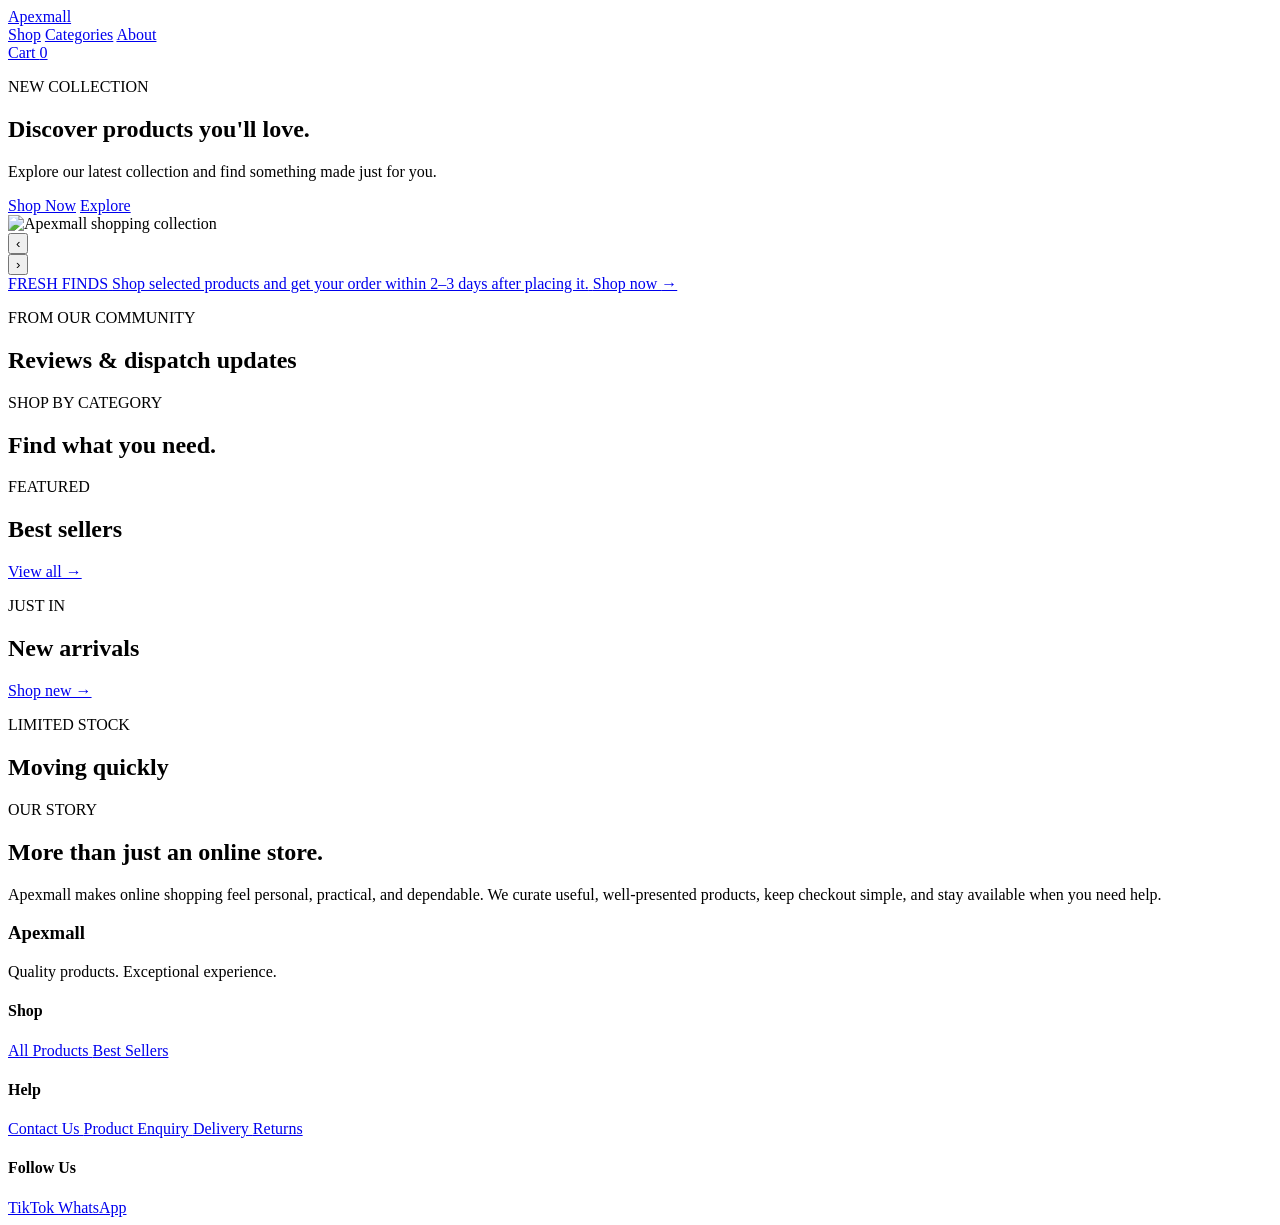
==== index.html @ 7e6d2665 "Add files via upload" ====
<!DOCTYPE html>
<html lang="en">
<head>
    <meta charset="UTF-8">
    <meta name="viewport" content="width=device-width, initial-scale=1.0">

    <title>Apexmall | Shop Online</title>

    <link rel="stylesheet" href="css/style.css">
</head>

<body>

    <!-- ================= HEADER ================= -->

    <header class="header">

        <a href="index.html" class="logo">
            Apexmall
        </a>

        <nav class="navigation">
            <a href="shop.html">Shop</a>
            <a href="index.html#categories">Categories</a>
            <a href="index.html#about">About</a>
        </nav>

        <div class="header-actions">

            <a href="cart.html" class="cart">
                Cart
                <span id="cart-count">0</span>
            </a>

        </div>

    </header>


    <!-- ================= HERO ================= -->

    <main>

        <section class="hero" aria-label="Featured collections">

            <div class="hero-content">

                <div class="hero-copy" aria-live="off">
                    <p class="eyebrow" id="hero-eyebrow">NEW COLLECTION</p>
                    <h1 id="hero-title">Discover products you'll love.</h1>
                    <p class="hero-description" id="hero-description">
                        Explore our latest collection and find something made just for you.
                    </p>
                    <div class="hero-buttons">
                        <a href="shop.html" class="btn btn-primary" id="hero-cta">Shop Now</a>
                        <a href="#featured" class="btn btn-secondary">Explore</a>
                    </div>
                </div>
            </div>


            <div class="hero-image" aria-roledescription="carousel" aria-label="Store banners">
                <img id="hero-image" src="https://images.unsplash.com/photo-1556742049-0cfed4f6a45d?auto=format&fit=crop&w=1200&q=85" alt="Apexmall shopping collection">
                <div class="hero-controls">
                    <button class="hero-arrow" id="hero-previous" type="button" aria-label="Previous banner">‹</button>
                    <div class="hero-dots" id="hero-dots" aria-label="Choose a banner"></div>
                    <button class="hero-arrow" id="hero-next" type="button" aria-label="Next banner">›</button>
                </div>
            </div>

        </section>

        <a class="promo-strip" href="shop.html">
            <span class="promo-strip-label">FRESH FINDS</span>
            <span>Shop selected products and get your order within 2–3 days after placing it.</span>
            <span class="promo-strip-link">Shop now <span aria-hidden="true">→</span></span>
        </a>

        <section class="stories-section" aria-labelledby="stories-title">
            <div class="section-heading">
                <div>
                    <p class="eyebrow">FROM OUR COMMUNITY</p>
                    <h2 id="stories-title">Reviews &amp; dispatch updates</h2>
                </div>
            </div>
            <div class="stories-rail" id="stories-rail" aria-label="Customer reviews and order updates"></div>
        </section>


        <!-- ================= CATEGORIES ================= -->

        <section class="section" id="categories">

            <div class="section-heading">

                <div>
                    <p class="eyebrow">
                        SHOP BY CATEGORY
                    </p>

                    <h2>
                        Find what you need.
                    </h2>
                </div>

            </div>


            <div class="categories" id="category-rail">
                <!-- Categories are built from the local product catalog. -->
            </div>

        </section>


        <!-- ================= FEATURED PRODUCTS ================= -->

        <section class="section" id="featured">

            <div class="section-heading">

                <div>

                    <p class="eyebrow">
                        FEATURED
                    </p>

                    <h2>
                        Best sellers
                    </h2>

                </div>

                <a href="shop.html" class="view-all">
                    View all →
                </a>

            </div>


            <div class="products" id="featured-products">

                <!-- Products will be inserted by JavaScript -->

            </div>

        </section>

        <section class="section" id="new-arrivals">
            <div class="section-heading">
                <div>
                    <p class="eyebrow">JUST IN</p>
                    <h2>New arrivals</h2>
                </div>
                <a href="shop.html?sort=newest" class="view-all">Shop new →</a>
            </div>
            <div class="products" id="new-products"></div>
        </section>

        <section class="section" id="limited-stock">
            <div class="section-heading">
                <div>
                    <p class="eyebrow">LIMITED STOCK</p>
                    <h2>Moving quickly</h2>
                </div>
            </div>
            <div class="products" id="limited-products"></div>
        </section>


        <!-- ================= ABOUT ================= -->

        <section class="about section" id="about">

            <div class="about-content">

                <p class="eyebrow">
                    OUR STORY
                </p>

                <h2>
                    More than just
                    an online store.
                </h2>

                <p>
                    Apexmall makes online shopping feel personal,
                    practical, and dependable. We curate useful,
                    well-presented products, keep checkout simple,
                    and stay available when you need help.
                </p>

            </div>

        </section>


    </main>


    <!-- ================= FOOTER ================= -->

    <footer class="footer">

        <div class="footer-brand">

            <h3>
                Apexmall
            </h3>

            <p>
                Quality products.
                Exceptional experience.
            </p>

        </div>


        <div class="footer-links">

            <h4>
                Shop
            </h4>

            <a href="shop.html">
                All Products
            </a>

            <a href="#featured">
                Best Sellers
            </a>

        </div>


        <div class="footer-links">

            <h4>
                Help
            </h4>

            <a href="policies.html#contact">
                Contact Us
            </a>
            <a href="https://wa.me/233597323795" target="_blank" rel="noopener">
                Product Enquiry
            </a>

            <a href="policies.html#delivery">
                Delivery
            </a>

            <a href="policies.html#returns">
                Returns
            </a>

        </div>


        <div class="footer-links">

            <h4>
                Follow Us
            </h4>

            <a href="https://www.tiktok.com/@apex.mall" target="_blank" rel="noopener">
                TikTok
            </a>

            <a href="https://wa.me/233597323795" target="_blank" rel="noopener">
                WhatsApp
            </a>

        </div>

    </footer>


    <script type="module" src="js/app.js"></script>

</body>
</html>
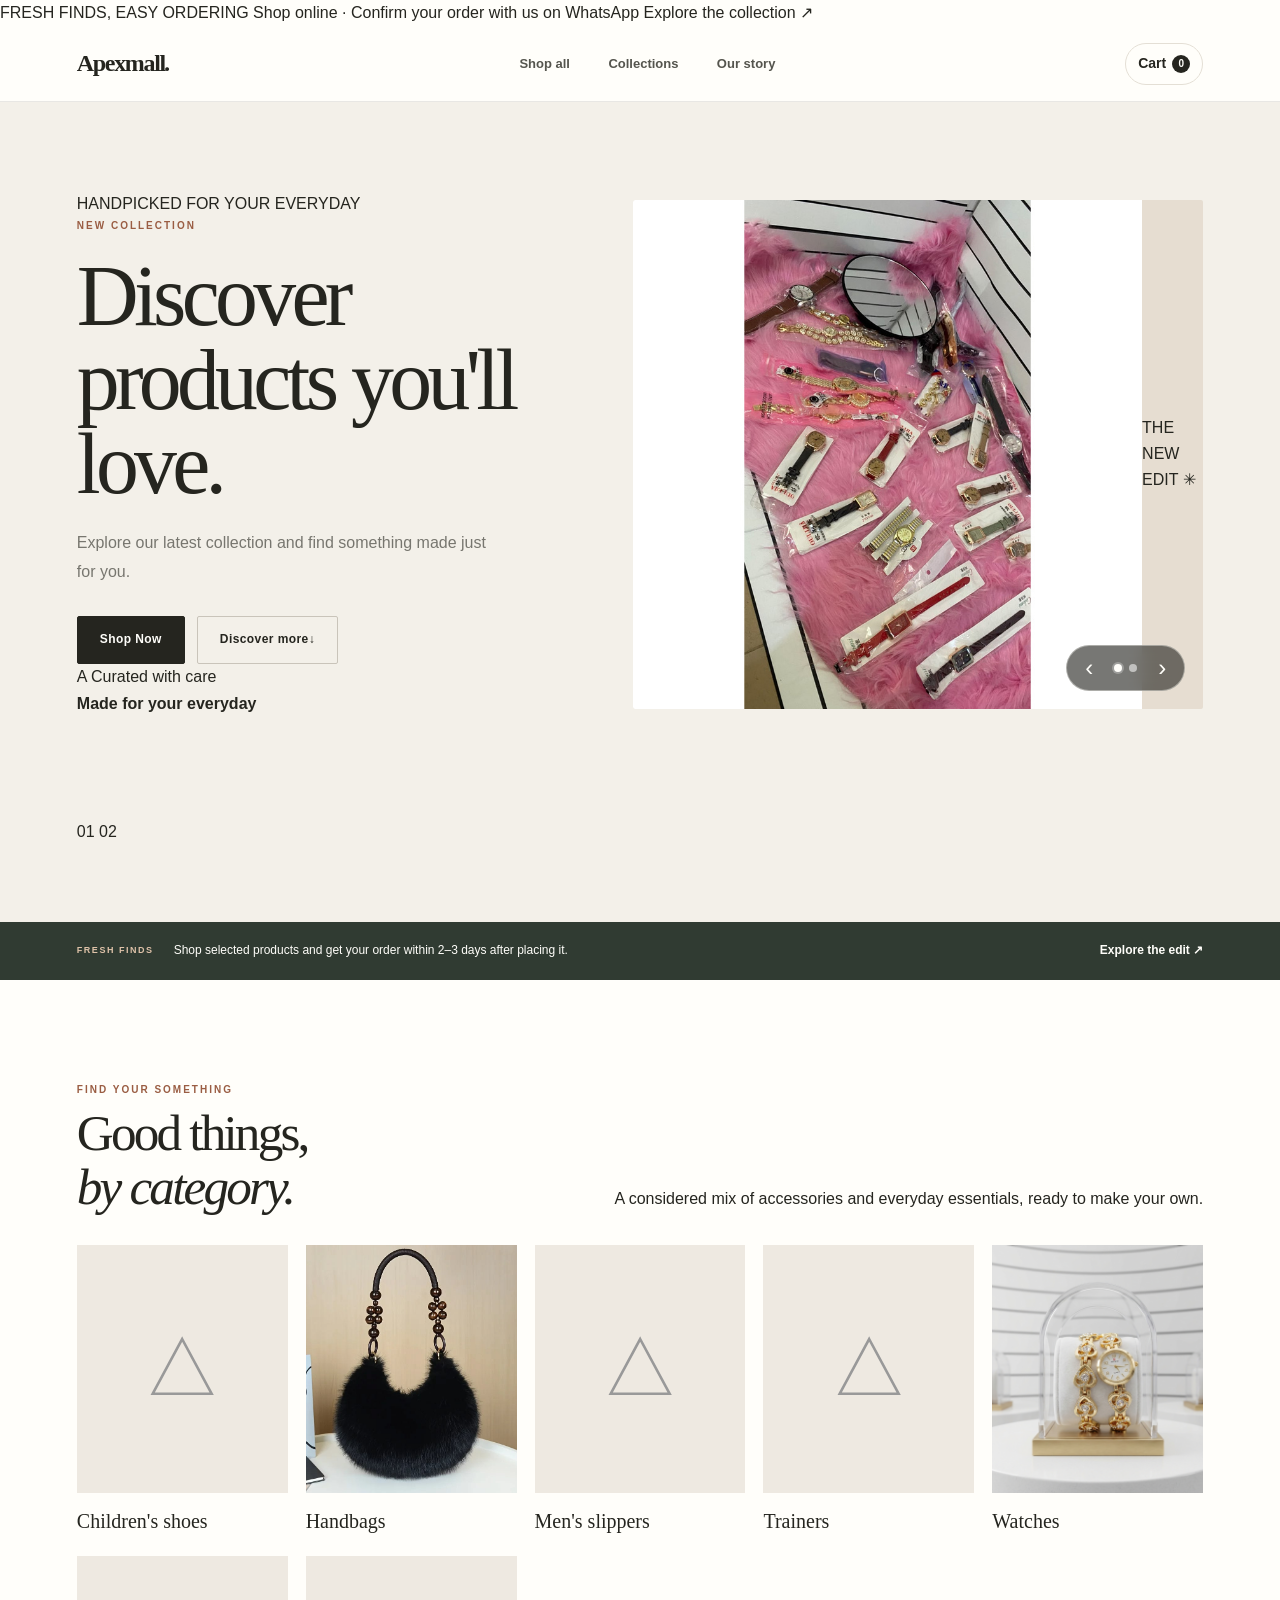
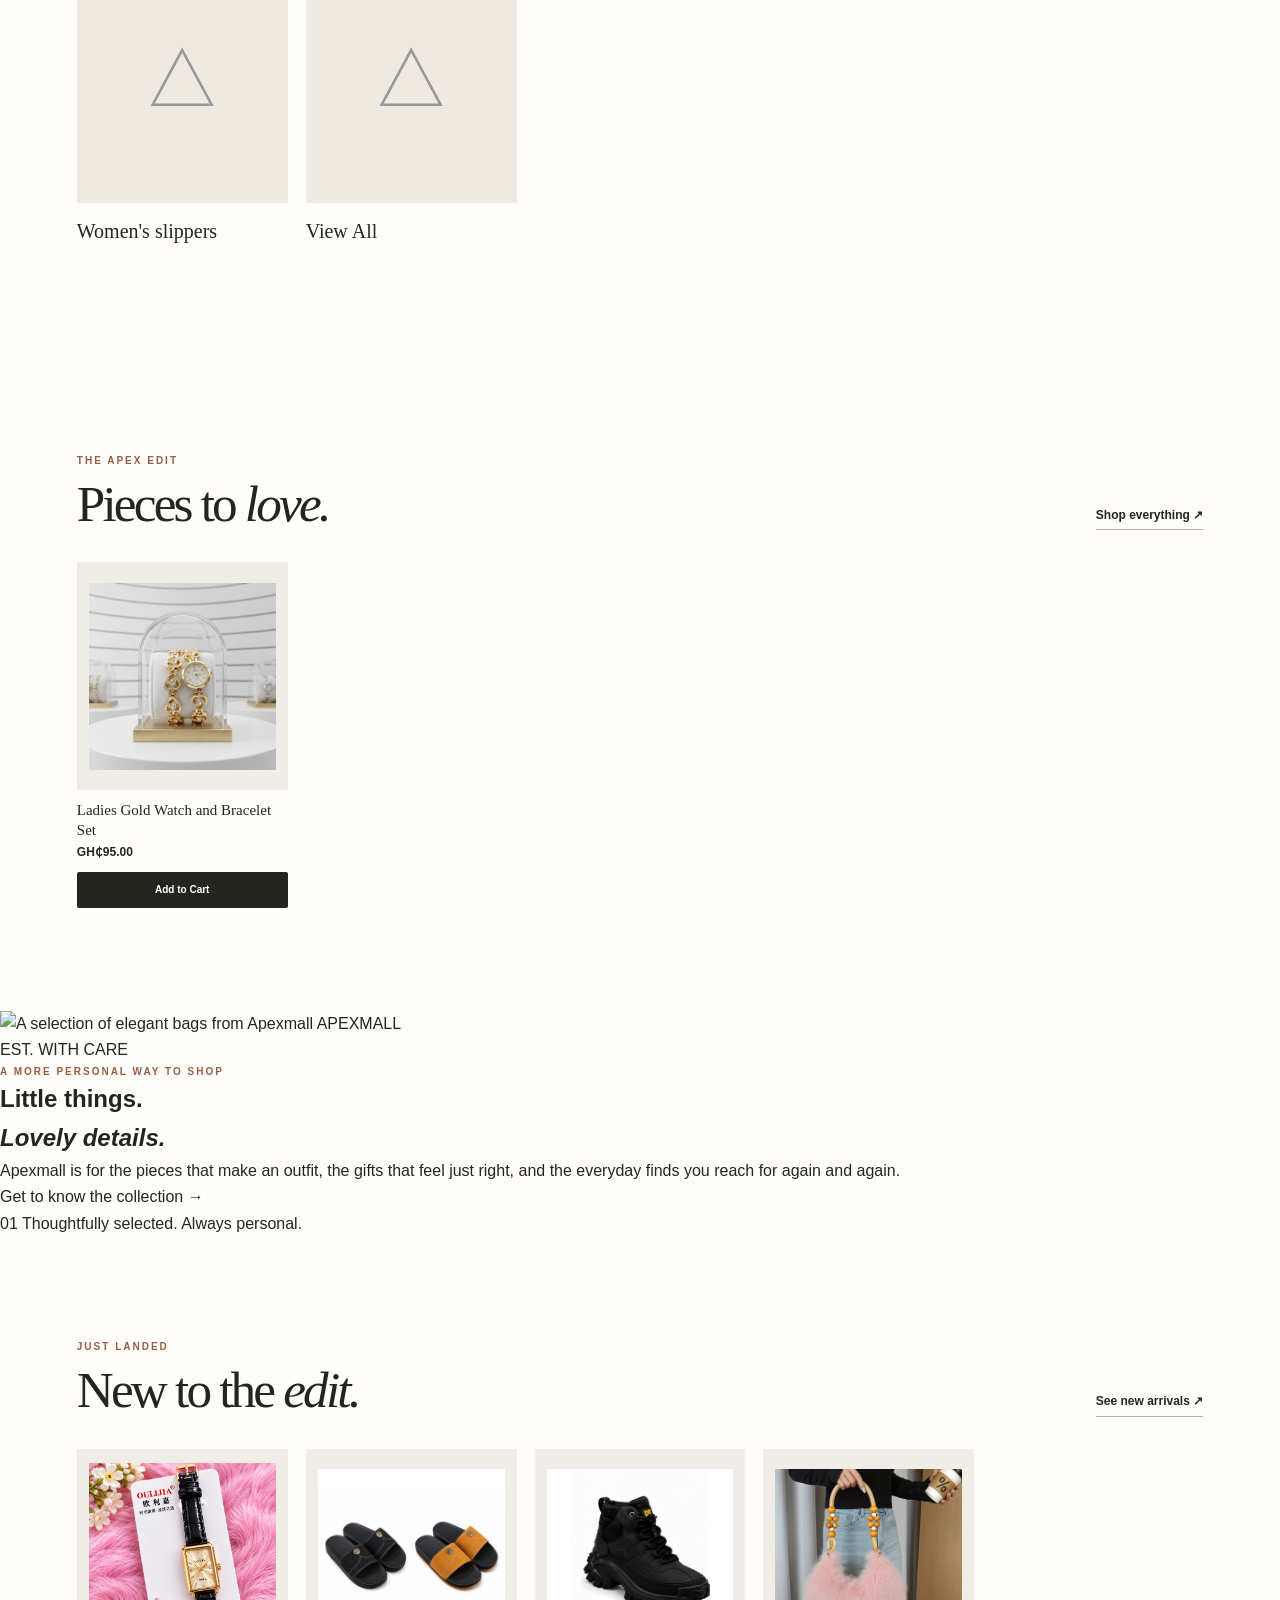
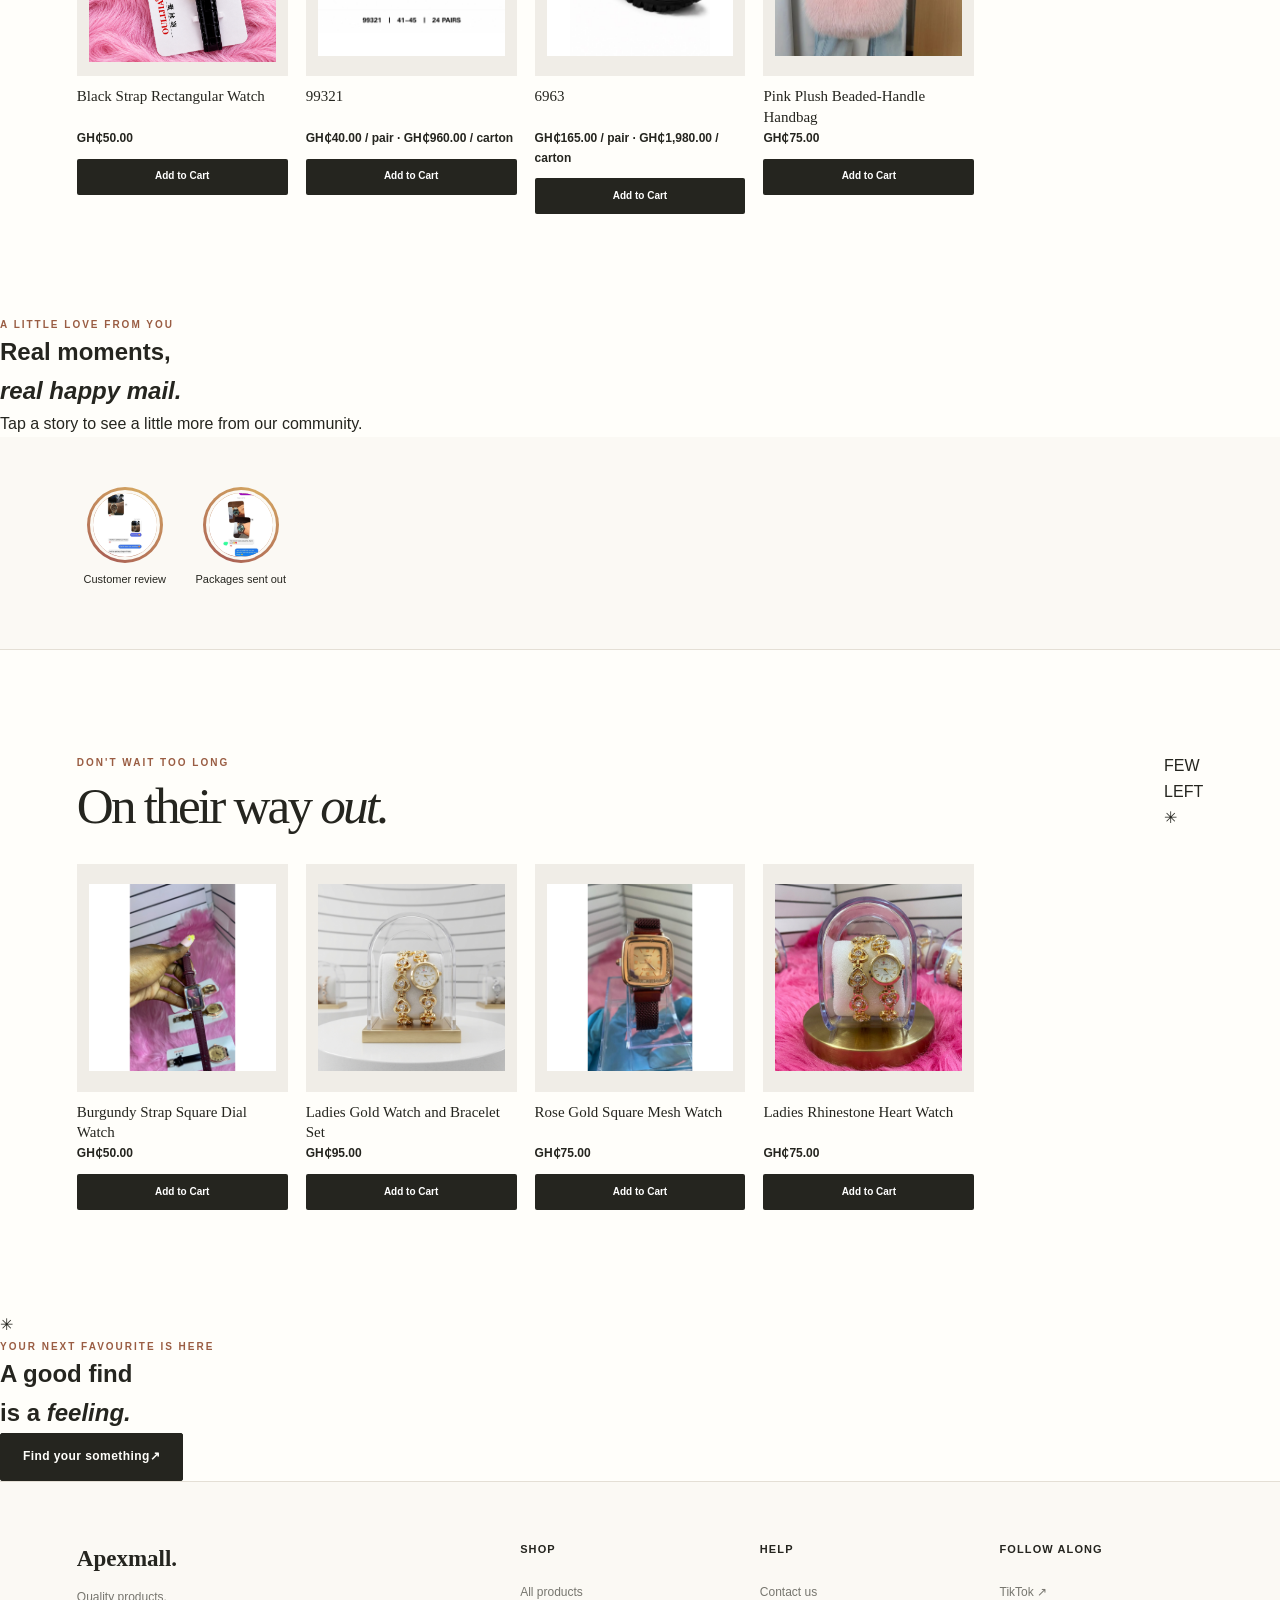
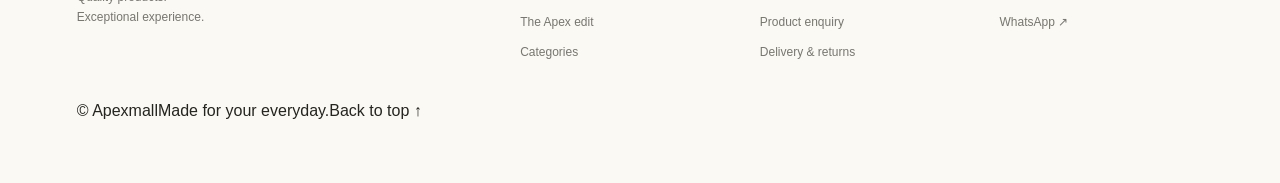
==== commit 259d1428: "Add files via upload" ====
--- a/index.html
+++ b/index.html
@@ -5,278 +5,178 @@
     <meta name="viewport" content="width=device-width, initial-scale=1.0">
 
     <title>Apexmall | Shop Online</title>
-
+ 
     <link rel="stylesheet" href="css/style.css">
 </head>
 
-<body>
+<body class="home-page">
+    <div class="home-announcement">
+        <span>FRESH FINDS, EASY ORDERING</span>
+        <span>Shop online · Confirm your order with us on WhatsApp</span>
+        <a href="shop.html">Explore the collection <span aria-hidden="true">↗</span></a>
+    </div>
 
-    <!-- ================= HEADER ================= -->
-
-    <header class="header">
-
-        <a href="index.html" class="logo">
-            Apexmall
-        </a>
-
-        <nav class="navigation">
-            <a href="shop.html">Shop</a>
-            <a href="index.html#categories">Categories</a>
-            <a href="index.html#about">About</a>
+    <header class="header home-header" id="top">
+        <a href="index.html" class="logo" aria-label="Apexmall home">Apex<span>mall</span><i>.</i></a>
+        <nav class="navigation" aria-label="Main navigation">
+            <a href="shop.html">Shop all</a>
+            <a href="#categories">Collections</a>
+            <a href="#about">Our story</a>
         </nav>
-
         <div class="header-actions">
-
-            <a href="cart.html" class="cart">
-                Cart
-                <span id="cart-count">0</span>
+            <a href="cart.html" class="cart" aria-label="Shopping cart">
+                <span>Cart</span><span id="cart-count">0</span>
             </a>
-
         </div>
-
     </header>
 
-
-    <!-- ================= HERO ================= -->
-
     <main>
-
-        <section class="hero" aria-label="Featured collections">
-
-            <div class="hero-content">
-
-                <div class="hero-copy" aria-live="off">
-                    <p class="eyebrow" id="hero-eyebrow">NEW COLLECTION</p>
-                    <h1 id="hero-title">Discover products you'll love.</h1>
-                    <p class="hero-description" id="hero-description">
-                        Explore our latest collection and find something made just for you.
-                    </p>
-                    <div class="hero-buttons">
-                        <a href="shop.html" class="btn btn-primary" id="hero-cta">Shop Now</a>
-                        <a href="#featured" class="btn btn-secondary">Explore</a>
+        <section class="hero home-hero" aria-label="Featured collections" data-reveal>
+            <div class="hero-copy-panel">
+                <div class="hero-content">
+                    <div class="home-kicker"><span class="home-kicker-dot"></span> HANDPICKED FOR YOUR EVERYDAY</div>
+                    <div class="hero-copy" aria-live="off">
+                        <p class="eyebrow" id="hero-eyebrow">NEW COLLECTION</p>
+                        <h1 id="hero-title">Discover products you'll love.</h1>
+                        <p class="hero-description" id="hero-description">
+                            Thoughtful finds for your everyday. A little detail can change everything.
+                        </p>
+                        <div class="hero-buttons">
+                            <a href="shop.html" class="btn btn-primary" id="hero-cta">Shop Now</a>
+                            <a href="#featured" class="btn btn-secondary">Discover more <span aria-hidden="true">↓</span></a>
+                        </div>
+                    </div>
+                    <div class="hero-footnote">
+                        <span class="hero-footnote-mark">A</span>
+                        <span>Curated with care<br><strong>Made for your everyday</strong></span>
                     </div>
                 </div>
             </div>
 
-
             <div class="hero-image" aria-roledescription="carousel" aria-label="Store banners">
-                <img id="hero-image" src="https://images.unsplash.com/photo-1556742049-0cfed4f6a45d?auto=format&fit=crop&w=1200&q=85" alt="Apexmall shopping collection">
+                <img id="hero-image" src="product/banner-watch-collection.png" alt="Apexmall shopping collection">
+                <span class="hero-image-tag">THE NEW EDIT <span aria-hidden="true">✳</span></span>
                 <div class="hero-controls">
                     <button class="hero-arrow" id="hero-previous" type="button" aria-label="Previous banner">‹</button>
                     <div class="hero-dots" id="hero-dots" aria-label="Choose a banner"></div>
                     <button class="hero-arrow" id="hero-next" type="button" aria-label="Next banner">›</button>
                 </div>
             </div>
-
+            <span class="hero-index" aria-hidden="true">01 <i></i> 02</span>
         </section>
 
-        <a class="promo-strip" href="shop.html">
+        <a class="promo-strip home-promo" href="shop.html">
             <span class="promo-strip-label">FRESH FINDS</span>
             <span>Shop selected products and get your order within 2–3 days after placing it.</span>
-            <span class="promo-strip-link">Shop now <span aria-hidden="true">→</span></span>
+            <span class="promo-strip-link">Explore the edit <span aria-hidden="true">↗</span></span>
         </a>
 
-        <section class="stories-section" aria-labelledby="stories-title">
-            <div class="section-heading">
+        <section class="section home-categories" id="categories" data-reveal>
+            <div class="section-heading home-section-heading">
                 <div>
-                    <p class="eyebrow">FROM OUR COMMUNITY</p>
-                    <h2 id="stories-title">Reviews &amp; dispatch updates</h2>
+                    <p class="eyebrow">FIND YOUR SOMETHING</p>
+                    <h2>Good things,<br><em>by category.</em></h2>
                 </div>
+                <p class="section-aside">A considered mix of accessories and everyday essentials, ready to make your own.</p>
             </div>
-            <div class="stories-rail" id="stories-rail" aria-label="Customer reviews and order updates"></div>
+            <div class="categories" id="category-rail" aria-label="Shop by category"></div>
         </section>
 
-
-        <!-- ================= CATEGORIES ================= -->
-
-        <section class="section" id="categories">
-
-            <div class="section-heading">
-
+        <section class="section home-featured" id="featured" data-reveal>
+            <div class="section-heading home-section-heading">
                 <div>
-                    <p class="eyebrow">
-                        SHOP BY CATEGORY
-                    </p>
-
-                    <h2>
-                        Find what you need.
-                    </h2>
+                    <p class="eyebrow">THE APEX EDIT</p>
+                    <h2>Pieces to <em>love.</em></h2>
                 </div>
-
+                <a href="shop.html" class="view-all">Shop everything <span aria-hidden="true">↗</span></a>
             </div>
-
-
-            <div class="categories" id="category-rail">
-                <!-- Categories are built from the local product catalog. -->
-            </div>
-
+            <div class="products" id="featured-products"></div>
         </section>
 
-
-        <!-- ================= FEATURED PRODUCTS ================= -->
-
-        <section class="section" id="featured">
-
-            <div class="section-heading">
-
-                <div>
-
-                    <p class="eyebrow">
-                        FEATURED
-                    </p>
-
-                    <h2>
-                        Best sellers
-                    </h2>
-
-                </div>
-
-                <a href="shop.html" class="view-all">
-                    View all →
-                </a>
-
+        <section class="home-story-band" id="about" data-reveal>
+            <div class="home-story-image">
+                <img src="product/banner-bag-collection.png" alt="A selection of elegant bags from Apexmall" loading="lazy">
+                <span class="home-story-stamp">APEXMALL<br>EST. WITH CARE</span>
             </div>
-
-
-            <div class="products" id="featured-products">
-
-                <!-- Products will be inserted by JavaScript -->
-
+            <div class="home-story-copy">
+                <p class="eyebrow">A MORE PERSONAL WAY TO SHOP</p>
+                <h2>Little things.<br><em>Lovely details.</em></h2>
+                <p>Apexmall is for the pieces that make an outfit, the gifts that feel just right, and the everyday finds you reach for again and again.</p>
+                <a class="home-text-link" href="shop.html">Get to know the collection <span aria-hidden="true">→</span></a>
+                <div class="home-story-note"><span>01</span> Thoughtfully selected. Always personal.</div>
             </div>
-
         </section>
 
-        <section class="section" id="new-arrivals">
-            <div class="section-heading">
+        <section class="section home-new" id="new-arrivals" data-reveal>
+            <div class="section-heading home-section-heading">
                 <div>
-                    <p class="eyebrow">JUST IN</p>
-                    <h2>New arrivals</h2>
+                    <p class="eyebrow">JUST LANDED</p>
+                    <h2>New to the <em>edit.</em></h2>
                 </div>
-                <a href="shop.html?sort=newest" class="view-all">Shop new →</a>
+                <a href="shop.html?sort=newest" class="view-all">See new arrivals <span aria-hidden="true">↗</span></a>
             </div>
             <div class="products" id="new-products"></div>
         </section>
 
-        <section class="section" id="limited-stock">
-            <div class="section-heading">
+        <section class="home-community" data-reveal>
+            <div class="home-community-heading">
                 <div>
-                    <p class="eyebrow">LIMITED STOCK</p>
-                    <h2>Moving quickly</h2>
+                    <p class="eyebrow">A LITTLE LOVE FROM YOU</p>
+                    <h2>Real moments,<br><em>real happy mail.</em></h2>
                 </div>
+                <p>Tap a story to see a little more from our community.</p>
             </div>
-            <div class="products" id="limited-products"></div>
+            <div class="stories-section" aria-label="Customer reviews and order updates">
+                <div class="stories-rail" id="stories-rail" aria-label="Customer reviews and order updates"></div>
+            </div>
         </section>
 
-
-        <!-- ================= ABOUT ================= -->
-
-        <section class="about section" id="about">
-
-            <div class="about-content">
-
-                <p class="eyebrow">
-                    OUR STORY
-                </p>
-
-                <h2>
-                    More than just
-                    an online store.
-                </h2>
-
-                <p>
-                    Apexmall makes online shopping feel personal,
-                    practical, and dependable. We curate useful,
-                    well-presented products, keep checkout simple,
-                    and stay available when you need help.
-                </p>
-
+        <section class="section home-limited" id="limited-stock" data-reveal>
+            <div class="home-limited-card">
+                <div class="section-heading home-section-heading">
+                    <div>
+                        <p class="eyebrow">DON'T WAIT TOO LONG</p>
+                        <h2>On their way <em>out.</em></h2>
+                    </div>
+                    <span class="limited-seal" aria-hidden="true">FEW<br>LEFT<br>✳</span>
+                </div>
+                <div class="products" id="limited-products"></div>
             </div>
-
         </section>
 
-
+        <section class="home-last-call" data-reveal>
+            <span class="home-last-call-flower" aria-hidden="true">✳</span>
+            <p class="eyebrow">YOUR NEXT FAVOURITE IS HERE</p>
+            <h2>A good find<br>is a <em>feeling.</em></h2>
+            <a href="shop.html" class="btn btn-primary">Find your something <span aria-hidden="true">↗</span></a>
+        </section>
     </main>
 
-
-    <!-- ================= FOOTER ================= -->
-
-    <footer class="footer">
-
+    <footer class="footer home-footer">
         <div class="footer-brand">
-
-            <h3>
-                Apexmall
-            </h3>
-
-            <p>
-                Quality products.
-                Exceptional experience.
-            </p>
-
+            <h3>Apexmall<span>.</span></h3>
+            <p>Quality products.<br>Exceptional experience.</p>
         </div>
-
-
         <div class="footer-links">
-
-            <h4>
-                Shop
-            </h4>
-
-            <a href="shop.html">
-                All Products
-            </a>
-
-            <a href="#featured">
-                Best Sellers
-            </a>
-
+            <h4>Shop</h4>
+            <a href="shop.html">All products</a>
+            <a href="#featured">The Apex edit</a>
+            <a href="#categories">Categories</a>
         </div>
-
-
         <div class="footer-links">
-
-            <h4>
-                Help
-            </h4>
-
-            <a href="policies.html#contact">
-                Contact Us
-            </a>
-            <a href="https://wa.me/233597323795" target="_blank" rel="noopener">
-                Product Enquiry
-            </a>
-
-            <a href="policies.html#delivery">
-                Delivery
-            </a>
-
-            <a href="policies.html#returns">
-                Returns
-            </a>
-
+            <h4>Help</h4>
+            <a href="policies.html#contact">Contact us</a>
+            <a href="https://wa.me/233597323795" target="_blank" rel="noopener">Product enquiry</a>
+            <a href="policies.html#delivery">Delivery &amp; returns</a>
         </div>
-
-
         <div class="footer-links">
-
-            <h4>
-                Follow Us
-            </h4>
-
-            <a href="https://www.tiktok.com/@apex.mall" target="_blank" rel="noopener">
-                TikTok
-            </a>
-
-            <a href="https://wa.me/233597323795" target="_blank" rel="noopener">
-                WhatsApp
-            </a>
-
+            <h4>Follow along</h4>
+            <a href="https://www.tiktok.com/@apex.mall" target="_blank" rel="noopener">TikTok ↗</a>
+            <a href="https://wa.me/233597323795" target="_blank" rel="noopener">WhatsApp ↗</a>
         </div>
-
+        <div class="home-footer-bottom"><span>© Apexmall</span><span>Made for your everyday.</span><a href="#top">Back to top ↑</a></div>
     </footer>
 
-
     <script type="module" src="js/app.js"></script>
-
 </body>
 </html>
--- a/css/style.css
+++ b/css/style.css
@@ -0,0 +1,5157 @@
+/* =========================
+   RESET
+========================= */
+
+* {
+    margin: 0;
+    padding: 0;
+    box-sizing: border-box;
+}
+
+
+:root {
+
+    --black: #111111;
+    --white: #ffffff;
+    --gray: #777777;
+    --light-gray: #f5f5f3;
+    --border: #e5e5e5;
+
+    --max-width: 1400px;
+}
+
+
+html {
+    scroll-behavior: smooth;
+}
+
+
+body {
+
+    font-family:
+        Arial,
+        Helvetica,
+        sans-serif;
+
+    color: var(--black);
+
+    background: var(--white);
+
+    line-height: 1.5;
+}
+
+.site-notice {
+    display: none;
+    padding: 10px 5%;
+    background: var(--black);
+    color: var(--white);
+    text-align: center;
+    font-size: 13px;
+}
+
+.site-notice.is-visible {
+    display: block;
+}
+
+
+a {
+    color: inherit;
+    text-decoration: none;
+}
+
+
+button {
+    font: inherit;
+}
+
+.password-field {
+    position: relative;
+    display: block;
+}
+
+.password-field input {
+    width: 100%;
+    padding-right: 68px;
+}
+
+.password-toggle {
+    position: absolute;
+    top: 50%;
+    right: 12px;
+    transform: translateY(-50%);
+    border: 0;
+    padding: 4px;
+    background: transparent;
+    color: var(--gray);
+    cursor: pointer;
+    font-size: 12px;
+    font-weight: 700;
+}
+
+.password-toggle:hover,
+.password-toggle:focus-visible {
+    color: var(--black);
+    outline: 2px solid #6078d6;
+    outline-offset: 2px;
+}
+
+.back-to-top {
+    position: fixed;
+    right: 24px;
+    bottom: 24px;
+    z-index: 120;
+    width: 44px;
+    height: 44px;
+    display: grid;
+    place-items: center;
+    border: 1px solid var(--black);
+    border-radius: 50%;
+    background: var(--black);
+    color: var(--white);
+    font-size: 22px;
+    line-height: 1;
+    cursor: pointer;
+    opacity: 0;
+    visibility: hidden;
+    transform: translateY(10px);
+    transition: opacity .2s ease, transform .2s ease, visibility .2s ease;
+}
+
+.back-to-top.is-visible {
+    opacity: 1;
+    visibility: visible;
+    transform: translateY(0);
+}
+
+.back-to-top:hover,
+.back-to-top:focus-visible {
+    background: var(--white);
+    color: var(--black);
+    outline: 2px solid #6078d6;
+    outline-offset: 2px;
+}
+
+
+/* =========================
+   HEADER
+========================= */
+
+.header {
+
+    height: 80px;
+
+    padding:
+        0 5%;
+
+    display: flex;
+
+    align-items: center;
+
+    justify-content: space-between;
+
+    border-bottom:
+        1px solid var(--border);
+
+    background: var(--white);
+
+    position: sticky;
+
+    top: 0;
+
+    z-index: 100;
+}
+
+
+.logo {
+
+    font-size: 20px;
+
+    font-weight: 800;
+
+    letter-spacing:
+        0.08em;
+}
+
+
+.navigation {
+
+    display: flex;
+
+    gap: 35px;
+}
+
+
+.navigation a {
+
+    font-size: 14px;
+
+    font-weight: 600;
+
+    transition:
+        opacity 0.2s;
+}
+
+
+.navigation a:hover {
+
+    opacity: 0.5;
+}
+
+
+.header-actions {
+
+    display: flex;
+
+    align-items: center;
+
+    gap: 20px;
+}
+
+
+.search-btn {
+
+    border: none;
+
+    background: transparent;
+
+    cursor: pointer;
+
+    font-size: 18px;
+}
+
+
+.cart {
+
+    position: relative;
+
+    font-size: 18px;
+}
+
+
+#cart-count {
+
+    position: absolute;
+
+    top: -10px;
+
+    right: -10px;
+
+    width: 18px;
+
+    height: 18px;
+
+    display: flex;
+
+    align-items: center;
+
+    justify-content: center;
+
+    border-radius: 50%;
+
+    background: var(--black);
+
+    color: white;
+
+    font-size: 10px;
+}
+
+
+/* =========================
+   HERO
+========================= */
+
+.hero {
+
+    min-height:
+        calc(100vh - 80px);
+
+    padding:
+        6%;
+
+    display: grid;
+
+    grid-template-columns:
+        1fr 1fr;
+
+    gap: 60px;
+
+    align-items: center;
+
+    background:
+        var(--light-gray);
+}
+
+
+.hero-content {
+
+    max-width:
+        700px;
+}
+
+
+.eyebrow {
+
+    font-size: 12px;
+
+    font-weight: 700;
+
+    letter-spacing:
+        0.18em;
+
+    color:
+        var(--gray);
+}
+
+
+.hero h1 {
+
+    font-size:
+        clamp(50px, 7vw, 105px);
+
+    line-height:
+        0.95;
+
+    margin:
+        20px 0 30px;
+}
+
+
+.hero-description {
+
+    max-width:
+        500px;
+
+    color:
+        var(--gray);
+
+    font-size:
+        18px;
+
+    margin-bottom:
+        35px;
+}
+
+
+.hero-buttons {
+
+    display: flex;
+
+    gap: 12px;
+}
+
+
+.btn {
+
+    display:
+        inline-block;
+
+    padding:
+        15px 25px;
+
+    font-weight:
+        700;
+
+    transition:
+        transform 0.2s,
+        opacity 0.2s;
+}
+
+
+.btn:hover {
+
+    transform:
+        translateY(-2px);
+}
+
+
+.btn-primary {
+
+    background:
+        var(--black);
+
+    color:
+        var(--white);
+}
+
+
+.btn-secondary {
+
+    border:
+        1px solid var(--black);
+
+    color:
+        var(--black);
+}
+
+
+.hero-image {
+
+    min-height:
+        650px;
+
+    background:
+        #deded9;
+
+    display:
+        flex;
+
+    align-items:
+        center;
+
+    justify-content:
+        center;
+}
+
+.hero-image img {
+    width: 100%;
+    height: 100%;
+    min-height: 650px;
+    object-fit: cover;
+}
+
+
+.image-placeholder {
+
+    color:
+        #999;
+
+    font-size:
+        13px;
+
+    letter-spacing:
+        0.15em;
+}
+
+
+/* =========================
+   SECTIONS
+========================= */
+
+.section {
+
+    padding:
+        100px 6%;
+}
+
+
+.section-heading {
+
+    display:
+        flex;
+
+    align-items:
+        end;
+
+    justify-content:
+        space-between;
+
+    gap:
+        20px;
+
+    margin-bottom:
+        40px;
+}
+
+
+.section-heading h2 {
+
+    font-size:
+        clamp(35px, 5vw, 65px);
+
+    line-height:
+        1;
+
+    margin-top:
+        10px;
+}
+
+
+.view-all {
+
+    font-weight:
+        700;
+
+    border-bottom:
+        1px solid var(--black);
+
+    padding-bottom:
+        3px;
+}
+
+
+/* =========================
+   CATEGORIES
+========================= */
+
+.categories {
+
+    display:
+        grid;
+
+    grid-template-columns:
+        repeat(4, 1fr);
+
+    gap:
+        20px;
+}
+
+
+.category-image {
+
+    height:
+        320px;
+
+    background:
+        var(--light-gray);
+
+    display:
+        flex;
+
+    align-items:
+        center;
+
+    justify-content:
+        center;
+
+    color:
+        #999;
+
+    font-size:
+        12px;
+}
+
+
+.category-card h3 {
+
+    margin-top:
+        15px;
+
+    font-size:
+        18px;
+}
+
+
+/* =========================
+   PRODUCTS
+========================= */
+
+.products {
+
+    display:
+        grid;
+
+    grid-template-columns:
+        repeat(4, 1fr);
+
+    gap:
+        25px;
+}
+
+
+.product-card {
+
+    min-width:
+        0;
+}
+
+
+.product-image {
+
+    height:
+        360px;
+
+    background:
+        var(--light-gray);
+
+    display:
+        flex;
+
+    align-items:
+        center;
+
+    justify-content:
+        center;
+
+    color:
+        #999;
+
+    margin-bottom:
+        18px;
+}
+
+.product-image img {
+    display: block;
+    width: 100%;
+    height: 100%;
+    object-fit: contain;
+    padding: 18px;
+}
+
+
+.product-category {
+
+    color:
+        var(--gray);
+
+    font-size:
+        11px;
+
+    letter-spacing:
+        0.12em;
+
+    text-transform:
+        uppercase;
+}
+
+.category-emoji {
+    display: block;
+    font-size: 48px;
+    line-height: 1;
+}
+
+
+.product-card h3 {
+
+    font-size:
+        17px;
+
+    margin:
+        5px 0;
+}
+
+
+.product-price {
+
+    font-weight:
+        700;
+}
+
+
+.add-to-cart {
+
+    margin-top:
+        12px;
+
+    width:
+        100%;
+
+    padding:
+        12px;
+
+    border:
+        none;
+
+    background:
+        var(--black);
+
+    color:
+        white;
+
+    cursor:
+        pointer;
+}
+
+.product-enquiry {
+    display: block;
+    margin-top: 10px;
+    padding: 10px;
+    border: 1px solid var(--border);
+    text-align: center;
+    font-size: 13px;
+    font-weight: 600;
+}
+
+.product-enquiry:hover,
+.product-enquiry:focus-visible {
+    border-color: var(--black);
+}
+
+.store-toast {
+    position: fixed;
+    left: 50%;
+    bottom: 24px;
+    z-index: 150;
+    max-width: calc(100% - 32px);
+    padding: 12px 20px;
+    background: var(--black);
+    color: var(--white);
+    text-align: center;
+    opacity: 0;
+    visibility: hidden;
+    transform: translate(-50%, 10px);
+    transition: opacity .2s ease, transform .2s ease, visibility .2s ease;
+}
+
+.store-toast.is-visible {
+    opacity: 1;
+    visibility: visible;
+    transform: translate(-50%, 0);
+}
+
+
+/* =========================
+   PROMOTION
+========================= */
+
+.promotion {
+
+    margin:
+        0 6% 100px;
+
+    padding:
+        100px 8%;
+
+    background:
+        var(--black);
+
+    color:
+        white;
+}
+
+
+.promotion h2 {
+
+    max-width:
+        700px;
+
+    font-size:
+        clamp(40px, 6vw, 80px);
+
+    line-height:
+        1;
+
+    margin:
+        15px 0 25px;
+}
+
+
+.promotion p {
+
+    max-width:
+        550px;
+
+    color:
+        #bbb;
+
+    margin-bottom:
+        30px;
+}
+
+
+.promotion .eyebrow {
+
+    color:
+        #aaa;
+}
+
+
+.promotion .btn-primary {
+
+    background:
+        white;
+
+    color:
+        black;
+}
+
+
+/* =========================
+   ABOUT
+========================= */
+
+.about {
+
+    background:
+        var(--light-gray);
+}
+
+
+.about-content {
+
+    max-width:
+        850px;
+}
+
+
+.about h2 {
+
+    font-size:
+        clamp(40px, 6vw, 80px);
+
+    line-height:
+        1;
+
+    margin:
+        15px 0 25px;
+}
+
+
+.about p:last-child {
+
+    max-width:
+        650px;
+
+    color:
+        var(--gray);
+
+    font-size:
+        18px;
+}
+
+
+/* =========================
+   FOOTER
+========================= */
+
+.footer {
+
+    padding:
+        70px 6%;
+
+    display:
+        grid;
+
+    grid-template-columns:
+        2fr 1fr 1fr 1fr;
+
+    gap:
+        50px;
+
+    border-top:
+        1px solid var(--border);
+}
+
+
+.footer h3 {
+
+    margin-bottom:
+        10px;
+}
+
+
+.footer h4 {
+
+    margin-bottom:
+        15px;
+}
+
+
+.footer p {
+
+    color:
+        var(--gray);
+}
+
+
+.footer-links {
+
+    display:
+        flex;
+
+    flex-direction:
+        column;
+
+    gap:
+        10px;
+}
+
+
+.footer-links a {
+
+    color:
+        var(--gray);
+
+    font-size:
+        14px;
+}
+
+
+/* =========================
+   MOBILE
+========================= */
+
+@media (max-width: 900px) {
+
+    .navigation {
+        display: none;
+    }
+
+
+    .hero {
+
+        grid-template-columns:
+            1fr;
+
+        padding:
+            60px 5%;
+    }
+
+
+    .hero-image {
+
+        min-height:
+            450px;
+    }
+
+
+    .categories {
+
+        grid-template-columns:
+            repeat(2, 1fr);
+    }
+
+
+    .products {
+
+        grid-template-columns:
+            repeat(2, 1fr);
+    }
+
+
+    .footer {
+
+        grid-template-columns:
+            1fr 1fr;
+    }
+
+}
+
+
+@media (max-width: 550px) {
+
+    .header {
+
+        height:
+            65px;
+    }
+
+
+    .hero h1 {
+        font-size: 38px;
+    }
+
+    .categories,
+    .products {
+        grid-template-columns: repeat(2, minmax(0, 1fr));
+        gap: 12px;
+    }
+
+
+    .product-image {
+
+        height:
+            400px;
+    }
+
+    .product-detail-image .product-image {
+        height: 420px;
+    }
+
+    .product-detail-image .product-image img {
+        padding: 18px;
+    }
+
+    .cart-item-image {
+        height: 110px;
+    }
+
+
+    .footer {
+        grid-template-columns: repeat(2, minmax(0, 1fr));
+        gap: 24px 16px;
+    }
+
+
+    .section {
+
+        padding:
+            70px 5%;
+    }
+
+
+    .promotion {
+
+        margin:
+            0 5% 70px;
+
+        padding:
+            70px 8%;
+    }
+
+}
+
+/* Compact phone layout: preserve the two-column shopping rhythm while
+   keeping the hero media beside its message and controls readable. */
+@media (max-width: 550px) {
+    .hero {
+        grid-template-columns: minmax(0, 1.05fr) minmax(0, .85fr);
+        gap: 14px;
+        padding: 32px 4%;
+        min-height: 0;
+    }
+
+    .hero-content {
+        min-width: 0;
+    }
+
+    .hero .eyebrow {
+        font-size: 9px;
+        letter-spacing: .1em;
+    }
+
+    .hero-description {
+        font-size: 13px;
+        line-height: 1.35;
+    }
+
+    .hero-buttons {
+        flex-direction: column;
+        align-items: stretch;
+        gap: 8px;
+    }
+
+    .hero-buttons .btn {
+        width: 100%;
+        padding: 11px 8px;
+        text-align: center;
+        font-size: 12px;
+    }
+
+    .hero-image,
+    .hero-image img {
+        min-height: 280px;
+        height: 280px;
+    }
+
+    .hero-image img {
+        padding: 0;
+    }
+
+    .category-image {
+        height: 150px;
+    }
+
+    .category-emoji {
+        font-size: 34px;
+    }
+
+    .product-image {
+        height: 230px;
+        margin-bottom: 10px;
+    }
+
+    .product-image img {
+        padding: 8px;
+    }
+
+    .product-card h3 {
+        font-size: 14px;
+    }
+
+    .product-price {
+        font-size: 14px;
+    }
+
+    .add-to-cart {
+        width: 100%;
+        padding: 10px 6px;
+        font-size: 11px;
+    }
+}
+
+
+
+
+
+
+
+/* =========================
+   AUTHENTICATION
+========================= */
+
+.auth-page {
+
+    min-height:
+        calc(100vh - 80px);
+
+    display:
+        flex;
+
+    align-items:
+        center;
+
+    justify-content:
+        center;
+
+    padding:
+        70px 20px;
+
+    background:
+        var(--light-gray);
+}
+
+
+.auth-card {
+
+    width:
+        100%;
+
+    max-width:
+        500px;
+
+    padding:
+        50px;
+
+    background:
+        var(--white);
+
+    border:
+        1px solid var(--border);
+}
+
+
+.auth-card h1 {
+
+    font-size:
+        clamp(40px, 6vw, 60px);
+
+    line-height:
+        1;
+
+    margin:
+        12px 0 15px;
+}
+
+
+.auth-subtitle {
+
+    color:
+        var(--gray);
+
+    margin-bottom:
+        35px;
+}
+
+
+.auth-card form label {
+
+    display:
+        block;
+
+    font-size:
+        14px;
+
+    font-weight:
+        700;
+
+    margin-bottom:
+        20px;
+}
+
+
+.auth-card input:not([type="checkbox"]) {
+
+    width:
+        100%;
+
+    display:
+        block;
+
+    margin-top:
+        8px;
+
+    padding:
+        14px 15px;
+
+    border:
+        1px solid #ccc;
+
+    background:
+        white;
+
+    font:
+        inherit;
+
+    outline:
+        none;
+}
+
+
+.auth-card input:not([type="checkbox"]):focus {
+
+    border-color:
+        var(--black);
+}
+
+
+.auth-options {
+
+    display:
+        flex;
+
+    align-items:
+        center;
+
+    justify-content:
+        space-between;
+
+    gap:
+        15px;
+
+    margin:
+        5px 0 25px;
+
+    font-size:
+        13px;
+}
+
+
+.auth-options a {
+
+    text-decoration:
+        underline;
+}
+
+
+.remember {
+
+    display:
+        flex !important;
+
+    align-items:
+        center;
+
+    gap:
+        8px;
+
+    margin:
+        0 !important;
+
+    font-weight:
+        400 !important;
+}
+
+
+.remember input {
+
+    width:
+        auto !important;
+
+    margin:
+        0 !important;
+}
+
+
+.auth-submit {
+
+    width:
+        100%;
+
+    cursor:
+        pointer;
+
+    border:
+        none;
+
+    font-size:
+        15px;
+}
+
+
+.form-message {
+
+    min-height:
+        20px;
+
+    margin-top:
+        15px;
+
+    font-size:
+        13px;
+}
+
+
+.auth-divider {
+
+    display:
+        flex;
+
+    align-items:
+        center;
+
+    gap:
+        15px;
+
+    margin:
+        30px 0;
+
+    color:
+        var(--gray);
+
+    font-size:
+        12px;
+}
+
+
+.auth-divider::before,
+.auth-divider::after {
+
+    content:
+        "";
+
+    height:
+        1px;
+
+    background:
+        var(--border);
+
+    flex:
+        1;
+}
+
+
+.auth-switch {
+
+    text-align:
+        center;
+
+    font-size:
+        14px;
+
+    color:
+        var(--gray);
+}
+
+
+.auth-switch a {
+
+    color:
+        var(--black);
+
+    font-weight:
+        700;
+
+    text-decoration:
+        underline;
+}
+
+.forgot-password-panel {
+    display: flex;
+    flex-direction: column;
+    gap: 12px;
+    margin-top: 18px;
+    padding-top: 18px;
+    border-top: 1px solid var(--border);
+}
+
+.forgot-password-panel label {
+    display: flex;
+    flex-direction: column;
+    gap: 6px;
+    font-size: 13px;
+    font-weight: 600;
+    text-align: left;
+}
+
+.forgot-password-panel input {
+    min-height: 44px;
+    padding: 10px 12px;
+    border: 1px solid var(--border);
+    font: inherit;
+    font-weight: 400;
+}
+
+
+.terms {
+
+    display:
+        flex !important;
+
+    gap:
+        10px;
+
+    align-items:
+        flex-start;
+
+    font-weight:
+        400 !important;
+
+    font-size:
+        13px !important;
+}
+
+
+.terms input {
+
+    width:
+        auto !important;
+
+    margin-top:
+        3px;
+
+    flex-shrink:
+        0;
+}
+
+
+.terms a {
+
+    text-decoration:
+        underline;
+}
+
+
+@media (max-width: 550px) {
+
+    .auth-card {
+
+        padding:
+            35px 25px;
+
+    }
+
+}
+
+
+
+/* =========================
+   SHOP
+========================= */
+
+.shop-header {
+
+    padding:
+        100px 6% 60px;
+
+    background:
+        var(--light-gray);
+}
+
+
+.shop-header h1 {
+
+    font-size:
+        clamp(55px, 8vw, 100px);
+
+    line-height:
+        .9;
+
+    margin:
+        15px 0 20px;
+}
+
+
+.shop-header p:last-child {
+
+    color:
+        var(--gray);
+
+    font-size:
+        18px;
+}
+
+
+.shop-section {
+
+    padding:
+        50px 6% 100px;
+}
+
+
+.shop-controls {
+
+    display:
+        grid;
+
+    grid-template-columns:
+        1fr 220px 220px;
+
+    gap:
+        15px;
+
+    margin-bottom:
+        20px;
+}
+
+
+.search-box input,
+.shop-controls select {
+
+    width:
+        100%;
+
+    height:
+        50px;
+
+    padding:
+        0 15px;
+
+    border:
+        1px solid var(--border);
+
+    background:
+        white;
+
+    font:
+        inherit;
+}
+
+
+.product-count {
+
+    margin-bottom:
+        30px;
+
+    color:
+        var(--gray);
+
+    font-size:
+        14px;
+}
+
+
+.no-products {
+
+    grid-column:
+        1 / -1;
+
+    text-align:
+        center;
+
+    padding:
+        100px 20px;
+
+    background:
+        var(--light-gray);
+}
+
+
+/* =========================
+   PRODUCT PAGE
+========================= */
+
+.product-page {
+
+    padding:
+        80px 6%;
+}
+
+
+.product-detail {
+
+    max-width:
+        1400px;
+
+    margin:
+        0 auto;
+
+    display:
+        grid;
+
+    grid-template-columns:
+        1.1fr .9fr;
+
+    gap:
+        80px;
+
+    align-items:
+        center;
+}
+
+
+.product-detail-image .product-image {
+
+    height:
+        650px;
+}
+
+.product-detail-image .product-image img {
+    width: 100%;
+    height: 100%;
+    object-fit: cover;
+}
+
+.product-detail-content {
+    padding: 32px;
+}
+
+
+.product-detail-content h1 {
+
+    font-size:
+        clamp(45px, 6vw, 85px);
+
+    line-height:
+        .95;
+
+    margin:
+        15px 0 20px;
+}
+
+
+.product-detail-price {
+
+    font-size:
+        25px;
+
+    font-weight:
+        700;
+
+    margin-bottom:
+        30px;
+}
+
+
+.product-description {
+    max-width: 60ch;
+    margin: 22px 0;
+    padding: 18px 20px;
+    border-left: 3px solid var(--black);
+    background: var(--light-gray);
+    color: #4e4e4e;
+    font-size: 16px;
+    line-height: 1.8;
+    white-space: pre-line;
+}
+
+.product-gallery {
+    display: grid;
+    grid-template-columns: repeat(auto-fit, minmax(72px, 1fr));
+    gap: 8px;
+    margin-top: 12px;
+}
+
+.product-gallery img {
+    width: 100%;
+    aspect-ratio: 1;
+    object-fit: cover;
+    border: 1px solid var(--border);
+}
+
+.product-videos {
+    display: grid;
+    gap: 12px;
+    margin-top: 12px;
+}
+
+.product-videos video {
+    display: block;
+    width: 100%;
+    max-height: 520px;
+    background: #000;
+}
+
+.product-videos {
+    display: grid;
+    gap: 12px;
+    margin-top: 16px;
+}
+
+.product-videos video {
+    width: 100%;
+    max-height: 420px;
+    background: #111;
+}
+
+
+.stock {
+
+    font-size:
+        13px;
+
+    font-weight:
+        700;
+
+    margin-bottom:
+        25px;
+}
+
+
+.quantity-selector {
+
+    display:
+        flex;
+
+    align-items:
+        center;
+
+    margin-bottom:
+        20px;
+
+    border:
+        1px solid var(--border);
+
+    width:
+        max-content;
+}
+
+
+.quantity-selector button {
+
+    width:
+        45px;
+
+    height:
+        45px;
+
+    border:
+        none;
+
+    background:
+        white;
+
+    cursor:
+        pointer;
+
+    font-size:
+        20px;
+}
+
+
+.quantity-selector span {
+
+    width:
+        45px;
+
+    text-align:
+        center;
+}
+
+
+.product-add-button {
+
+    margin-right:
+        10px;
+
+    cursor:
+        pointer;
+}
+
+
+.product-not-found {
+
+    text-align:
+        center;
+
+    padding:
+        100px 20px;
+}
+
+
+.product-not-found h1 {
+
+    font-size:
+        50px;
+
+    margin-bottom:
+        20px;
+}
+
+
+/* =========================
+   MOBILE SHOP
+========================= */
+
+@media (max-width: 900px) {
+
+    .shop-controls {
+
+        grid-template-columns:
+            1fr;
+
+    }
+
+
+    .product-detail {
+
+        grid-template-columns:
+            1fr;
+
+        gap:
+            40px;
+
+    }
+
+
+    .product-detail-image .product-image {
+
+        height:
+            500px;
+
+    }
+
+}
+
+
+@media (max-width: 550px) {
+
+    .shop-header {
+
+        padding:
+            70px 5% 45px;
+
+    }
+
+
+    .shop-section {
+
+        padding:
+            40px 5% 70px;
+
+    }
+
+
+    .product-page {
+
+        padding:
+            50px 5%;
+
+    }
+
+
+    .product-detail-image .product-image {
+
+        height:
+            420px;
+
+    }
+
+}
+
+
+/* =========================
+   CART
+========================= */
+
+.cart-header {
+
+    padding:
+        100px 6% 60px;
+
+    background:
+        var(--light-gray);
+}
+
+
+.cart-header h1 {
+
+    font-size:
+        clamp(50px, 7vw, 90px);
+
+    line-height:
+        .9;
+
+    margin-top:
+        15px;
+}
+
+
+.cart-section {
+
+    padding:
+        70px 6% 100px;
+}
+
+
+.cart-layout {
+
+    max-width:
+        1400px;
+
+    margin:
+        auto;
+
+    display:
+        grid;
+
+    grid-template-columns:
+        1fr 380px;
+
+    gap:
+        60px;
+
+    align-items:
+        start;
+}
+
+
+.cart-items {
+
+    border-top:
+        1px solid var(--border);
+}
+
+
+.cart-item {
+
+    display:
+        grid;
+
+    grid-template-columns:
+        120px 1fr auto auto auto;
+
+    gap:
+        25px;
+
+    align-items:
+        center;
+
+    padding:
+        25px 0;
+
+    border-bottom:
+        1px solid var(--border);
+}
+
+
+.cart-item-image {
+
+    height:
+        140px;
+
+    background:
+        var(--light-gray);
+
+    display:
+        flex;
+
+    align-items:
+        center;
+
+    justify-content:
+        center;
+
+    color:
+        #999;
+
+    font-size:
+        11px;
+}
+
+.cart-item-image img {
+    display: block;
+    width: 100%;
+    height: 100%;
+    object-fit: contain;
+    padding: 8px;
+}
+
+
+.cart-item-info h3 {
+
+    margin:
+        5px 0;
+
+}
+
+
+.cart-quantity {
+
+    display:
+        flex;
+
+    align-items:
+        center;
+
+    border:
+        1px solid var(--border);
+}
+
+
+.cart-quantity button {
+
+    width:
+        35px;
+
+    height:
+        35px;
+
+    border:
+        none;
+
+    background:
+        white;
+
+    cursor:
+        pointer;
+
+    font-size:
+        18px;
+}
+
+
+.cart-quantity span {
+
+    width:
+        35px;
+
+    text-align:
+        center;
+
+}
+
+
+.cart-item-total {
+
+    font-weight:
+        700;
+
+    white-space:
+        nowrap;
+}
+
+
+.remove-item {
+
+    border:
+        none;
+
+    background:
+        none;
+
+    text-decoration:
+        underline;
+
+    cursor:
+        pointer;
+
+    color:
+        var(--gray);
+
+}
+
+
+.cart-summary {
+
+    padding:
+        30px;
+
+    background:
+        var(--light-gray);
+
+    position:
+        sticky;
+
+    top:
+        110px;
+}
+
+
+.cart-summary h2 {
+
+    margin-bottom:
+        30px;
+}
+
+
+.summary-row {
+
+    display:
+        flex;
+
+    justify-content:
+        space-between;
+
+    gap:
+        20px;
+
+    margin-bottom:
+        15px;
+
+    font-size:
+        14px;
+}
+
+
+.summary-row.total {
+
+    font-size:
+        20px;
+
+    margin-bottom:
+        25px;
+}
+
+
+.summary-divider {
+
+    height:
+        1px;
+
+    background:
+        var(--border);
+
+    margin:
+        20px 0;
+}
+
+
+.checkout-button {
+
+    width:
+        100%;
+
+    text-align:
+        center;
+
+}
+
+
+.continue-shopping {
+
+    display:
+        block;
+
+    text-align:
+        center;
+
+    margin-top:
+        20px;
+
+    font-size:
+        14px;
+
+    text-decoration:
+        underline;
+}
+
+
+.empty-cart {
+
+    text-align:
+        center;
+
+    padding:
+        120px 20px;
+}
+
+
+.empty-cart-icon {
+
+    font-size:
+        50px;
+
+    margin-bottom:
+        20px;
+}
+
+
+.empty-cart h2 {
+
+    font-size:
+        35px;
+
+    margin-bottom:
+        10px;
+}
+
+
+.empty-cart p {
+
+    color:
+        var(--gray);
+
+    margin-bottom:
+        30px;
+}
+
+
+@media (max-width: 1000px) {
+
+    .cart-layout {
+
+        grid-template-columns:
+            1fr;
+
+    }
+
+
+    .cart-summary {
+
+        position:
+            static;
+
+    }
+
+}
+
+
+@media (max-width: 700px) {
+
+    .cart-item {
+
+        grid-template-columns:
+            90px 1fr;
+
+        gap:
+            15px;
+
+    }
+
+
+    .cart-item-image {
+
+        height:
+            110px;
+
+    }
+
+
+    .cart-quantity,
+    .cart-item-total,
+    .remove-item {
+
+        grid-column:
+            2;
+
+    }
+
+}
+
+
+/* =========================
+   CHECKOUT
+========================= */
+
+.checkout-header {
+
+    padding:
+        100px 6% 60px;
+
+    background:
+        var(--light-gray);
+}
+
+
+.checkout-header h1 {
+
+    font-size:
+        clamp(50px, 7vw, 90px);
+
+    line-height:
+        .9;
+
+    margin-top:
+        15px;
+}
+
+
+.checkout-section {
+
+    padding:
+        70px 6% 100px;
+}
+
+
+.checkout-layout {
+
+    max-width:
+        1400px;
+
+    margin:
+        auto;
+
+    display:
+        grid;
+
+    grid-template-columns:
+        1fr 400px;
+
+    gap:
+        50px;
+
+    align-items:
+        start;
+}
+
+
+.checkout-main {
+
+    display:
+        flex;
+
+    flex-direction:
+        column;
+
+    gap:
+        25px;
+}
+
+
+.checkout-card {
+
+    padding:
+        35px;
+
+    border:
+        1px solid var(--border);
+
+    background:
+        white;
+}
+
+
+.checkout-card-heading {
+
+    display:
+        flex;
+
+    gap:
+        18px;
+
+    margin-bottom:
+        30px;
+}
+
+
+.checkout-number {
+
+    display:
+        flex;
+
+    align-items:
+        center;
+
+    justify-content:
+        center;
+
+    width:
+        40px;
+
+    height:
+        40px;
+
+    flex-shrink:
+        0;
+
+    background:
+        var(--black);
+
+    color:
+        white;
+
+    font-size:
+        12px;
+
+    font-weight:
+        700;
+}
+
+
+.checkout-card h2 {
+
+    font-size:
+        24px;
+
+    margin-bottom:
+        3px;
+}
+
+
+.checkout-card-heading p {
+
+    color:
+        var(--gray);
+
+    font-size:
+        14px;
+}
+
+
+.checkout-grid {
+
+    display:
+        grid;
+
+    grid-template-columns:
+        1fr 1fr;
+
+    gap:
+        20px;
+}
+
+
+.checkout-grid label,
+.momo-details label {
+
+    display:
+        block;
+
+    font-size:
+        14px;
+
+    font-weight:
+        700;
+}
+
+
+.checkout-grid input,
+.checkout-grid select,
+.checkout-grid textarea,
+.momo-details input {
+
+    width:
+        100%;
+
+    margin-top:
+        8px;
+
+    padding:
+        14px;
+
+    border:
+        1px solid #ccc;
+
+    background:
+        white;
+
+    font:
+        inherit;
+
+    outline:
+        none;
+}
+
+
+.checkout-grid input:focus,
+.checkout-grid select:focus,
+.checkout-grid textarea:focus {
+
+    border-color:
+        var(--black);
+}
+
+
+.full-width {
+
+    grid-column:
+        1 / -1;
+}
+
+
+/* PAYMENT */
+
+.payment-methods {
+
+    display:
+        flex;
+
+    flex-direction:
+        column;
+
+    gap:
+        12px;
+}
+
+
+.payment-option {
+
+    display:
+        flex;
+
+    align-items:
+        center;
+
+    gap:
+        15px;
+
+    padding:
+        18px;
+
+    border:
+        1px solid var(--border);
+
+    cursor:
+        pointer;
+}
+
+
+.payment-option:has(
+    input:checked
+) {
+
+    border-color:
+        var(--black);
+}
+
+
+.payment-option input {
+
+    accent-color:
+        var(--black);
+}
+
+
+.payment-option-content {
+
+    display:
+        flex;
+
+    flex-direction:
+        column;
+
+    gap:
+        3px;
+}
+
+
+.payment-option-content span {
+
+    color:
+        var(--gray);
+
+    font-size:
+        13px;
+}
+
+
+/* MOMO */
+
+.momo-details {
+
+    margin-top:
+        20px;
+
+    padding:
+        25px;
+
+    background:
+        var(--light-gray);
+}
+
+
+.momo-warning h3 {
+
+    margin:
+        10px 0;
+}
+
+
+.momo-number {
+
+    display:
+        inline-block;
+
+    margin:
+        10px 0;
+
+    padding:
+        12px 18px;
+
+    background:
+        white;
+
+    font-size:
+        22px;
+
+    font-weight:
+        800;
+
+    letter-spacing:
+        .05em;
+}
+
+
+.momo-warning > p:not(.eyebrow) {
+
+    color:
+        var(--gray);
+
+    font-size:
+        14px;
+
+    margin-bottom:
+        15px;
+}
+
+
+.momo-details small {
+
+    display:
+        block;
+
+    margin-top:
+        8px;
+
+    color:
+        var(--gray);
+
+    font-size:
+        12px;
+}
+
+
+.hidden {
+
+    display:
+        none;
+}
+
+
+/* ACCOUNT AND POLICY PAGES */
+
+.account-page,
+.policy-page {
+    max-width: var(--max-width);
+    margin: 0 auto;
+}
+
+.account-heading {
+    margin-bottom: 45px;
+}
+
+.account-heading h1,
+.policy-page h1 {
+    font-size: clamp(45px, 7vw, 90px);
+    line-height: .95;
+    margin: 12px 0 15px;
+}
+
+.account-muted,
+.policy-intro {
+    color: var(--gray);
+    font-size: 17px;
+}
+
+.account-layout {
+    display: grid;
+    grid-template-columns: minmax(0, 1.5fr) minmax(260px, .7fr);
+    gap: 25px;
+}
+
+.account-panel {
+    padding: 30px;
+    border: 1px solid var(--border);
+    background: var(--white);
+}
+
+.account-panel .section-heading {
+    margin-bottom: 25px;
+}
+
+.account-profile-panel {
+    grid-column: 1 / -1;
+    background: #fbfbfa;
+}
+
+.account-profile-head {
+    display: flex;
+    align-items: center;
+    gap: 18px;
+    padding-bottom: 24px;
+    border-bottom: 1px solid var(--border);
+}
+
+.account-profile-head h2 {
+    margin: 4px 0;
+}
+
+.account-avatar {
+    width: 64px;
+    height: 64px;
+    display: grid;
+    place-items: center;
+    flex: 0 0 64px;
+    background: var(--black);
+    color: var(--white);
+    font-size: 25px;
+    font-weight: 800;
+}
+
+.account-profile-form {
+    max-width: 760px;
+    display: grid;
+    grid-template-columns: 1fr 1fr;
+    gap: 18px 20px;
+    padding-top: 24px;
+}
+
+.account-profile-form label {
+    display: flex;
+    flex-direction: column;
+    gap: 7px;
+    font-size: 13px;
+    font-weight: 700;
+}
+
+.account-profile-form label:first-child {
+    grid-column: 1 / -1;
+}
+
+.account-profile-form input {
+    min-height: 46px;
+    padding: 11px 12px;
+    border: 1px solid var(--border);
+    background: var(--white);
+    color: var(--black);
+    font: inherit;
+    font-weight: 400;
+}
+
+.account-profile-form input[readonly] {
+    background: #eeeeeb;
+    color: var(--gray);
+}
+
+.account-profile-form input:focus {
+    outline: 2px solid #b9c9ff;
+    outline-offset: 1px;
+    border-color: #6078d6;
+}
+
+.account-profile-form small {
+    color: var(--gray);
+    font-size: 12px;
+    font-weight: 400;
+}
+
+.account-form-actions {
+    display: flex;
+    align-items: center;
+    gap: 12px;
+    grid-column: 1 / -1;
+}
+
+.account-form-status {
+    min-height: 20px;
+    margin: 0;
+    font-size: 13px;
+    grid-column: 1 / -1;
+}
+
+.account-form-status.success { color: #1a7a3c; }
+.account-form-status.error { color: #a3221f; }
+
+.account-order {
+    display: grid;
+    grid-template-columns: 1.7fr 1fr 1fr;
+    gap: 16px;
+    padding: 20px 0;
+    border-top: 1px solid var(--border);
+    align-items: start;
+}
+
+.account-order-main,
+.account-order-total,
+.account-order-statuses {
+    display: flex;
+    flex-direction: column;
+    gap: 6px;
+}
+
+.account-order-head {
+    display: flex;
+    flex-direction: column;
+    gap: 4px;
+}
+
+.account-order-head strong,
+.account-order-total strong {
+    font-size: 15px;
+    line-height: 1.4;
+}
+
+.account-order span,
+.account-order-meta-line,
+.account-order-items,
+.account-order-total span {
+    color: var(--gray);
+    font-size: 13px;
+}
+
+.account-order-items {
+    color: var(--black);
+    line-height: 1.5;
+}
+
+.account-order-meta-line {
+    color: var(--gray);
+}
+
+.account-order-statuses {
+    gap: 8px;
+}
+
+.account-order-button {
+    width: fit-content;
+    padding: 8px 12px;
+    border: 1px solid var(--border);
+    background: var(--white);
+    color: var(--black);
+    font: inherit;
+    font-size: 12px;
+    font-weight: 700;
+    cursor: pointer;
+}
+
+.account-order-button:hover,
+.account-order-button:focus-visible {
+    border-color: var(--black);
+    outline: none;
+}
+
+.account-order-button:disabled {
+    cursor: wait;
+    opacity: .65;
+}
+
+.account-order-details {
+    grid-column: 1 / -1;
+    margin-top: 8px;
+    padding: 18px 0 4px;
+    border-top: 1px solid var(--border);
+}
+
+.account-order-details-head,
+.account-order-details-grid,
+.account-order-detail-item {
+    display: flex;
+    gap: 12px;
+}
+
+.account-order-details-head {
+    justify-content: space-between;
+    margin-bottom: 16px;
+}
+
+.account-order-details-head span,
+.account-order-details-grid span {
+    color: var(--gray);
+    font-size: 13px;
+}
+
+.account-order-details-grid {
+    display: grid;
+    grid-template-columns: repeat(2, minmax(0, 1fr));
+    gap: 14px 24px;
+    margin-bottom: 20px;
+}
+
+.account-order-details-grid div {
+    display: flex;
+    flex-direction: column;
+    gap: 4px;
+}
+
+.account-order-details-grid strong {
+    font-size: 13px;
+    line-height: 1.45;
+}
+
+.account-order-details h3 {
+    margin: 0 0 8px;
+    font-size: 15px;
+}
+
+.account-order-detail-items {
+    display: grid;
+    gap: 0;
+}
+
+.account-order-detail-item {
+    align-items: center;
+    padding: 12px 0;
+    border-top: 1px solid var(--border);
+}
+
+.account-order-detail-image {
+    width: 64px;
+    height: 64px;
+    flex: 0 0 64px;
+    overflow: hidden;
+    border: 1px solid var(--border);
+    background: #f5f5f3;
+}
+
+.account-order-item-image {
+    width: 100%;
+    height: 100%;
+    display: block;
+    object-fit: cover;
+}
+
+.account-order-detail-copy {
+    display: flex;
+    flex-direction: column;
+    gap: 4px;
+    font-size: 13px;
+}
+
+.account-order-detail-copy span {
+    color: var(--gray);
+}
+
+.account-status-badge,
+.account-payment-badge {
+    display: inline-flex;
+    align-items: center;
+    justify-content: center;
+    width: fit-content;
+    min-height: 26px;
+    padding: 4px 10px;
+    border-radius: 999px;
+    font-size: 11px;
+    font-weight: 700;
+    letter-spacing: 0.04em;
+    text-transform: uppercase;
+    border: 1px solid transparent;
+}
+
+.account-status-pending,
+.account-payment-pending {
+    background: #fdf1d6;
+    color: #8a6100;
+    border-color: #f0dc9f;
+}
+
+.account-status-confirmed,
+.account-status-processing,
+.account-status-shipped,
+.account-status-delivered,
+.account-payment-paid {
+    background: #dff3e3;
+    color: #1a7a3c;
+    border-color: #bce6c8;
+}
+
+.account-status-cancelled,
+.account-payment-failed {
+    background: #fbe2e2;
+    color: #a3221f;
+    border-color: #f4c5c5;
+}
+
+.account-status {
+    color: var(--black) !important;
+    font-weight: 700;
+    text-transform: capitalize;
+}
+
+.account-empty {
+    padding: 35px 0;
+}
+
+.account-empty p,
+.account-support p {
+    color: var(--gray);
+    margin: 10px 0 20px;
+}
+
+.account-support {
+    align-self: start;
+}
+
+.account-contact {
+    display: block;
+    margin-top: 15px;
+    text-decoration: underline;
+}
+
+.account-messages {
+    max-height: 320px;
+    overflow-y: auto;
+    margin: 18px 0;
+    padding: 6px;
+    background: var(--light-gray);
+}
+
+.account-message-form {
+    display: flex;
+    flex-direction: column;
+    gap: 10px;
+}
+
+.account-message-form textarea {
+    width: 100%;
+    padding: 12px;
+    border: 1px solid var(--border);
+    font: inherit;
+    resize: vertical;
+}
+
+.account-message-form label {
+    display: flex;
+    flex-direction: column;
+    gap: 6px;
+    font-size: 13px;
+    font-weight: 600;
+}
+
+.account-message-form label input {
+    padding: 11px 12px;
+    border: 1px solid var(--border);
+    font: inherit;
+    font-weight: 400;
+}
+
+.policy-page {
+    max-width: 900px;
+}
+
+.confirmation-page {
+    max-width: 900px;
+    margin: 0 auto;
+    text-align: center;
+}
+
+.confirmation-mark {
+    width: 64px;
+    height: 64px;
+    display: grid;
+    place-items: center;
+    margin: 0 auto 20px;
+    background: #dff3e3;
+    color: #1a7a3c;
+    font-size: 32px;
+    font-weight: 800;
+}
+
+.confirmation-page h1 {
+    max-width: 700px;
+    margin: 12px auto;
+    font-size: clamp(38px, 6vw, 72px);
+    line-height: .98;
+}
+
+.confirmation-lead {
+    max-width: 620px;
+    margin: 0 auto 35px;
+    color: var(--gray);
+    font-size: 17px;
+}
+
+.confirmation-card {
+    padding: 30px;
+    border: 1px solid var(--border);
+    background: var(--light-gray);
+    text-align: left;
+}
+
+.confirmation-summary-head,
+.confirmation-total {
+    display: flex;
+    align-items: center;
+    justify-content: space-between;
+    gap: 20px;
+}
+
+.confirmation-summary-head {
+    padding-bottom: 22px;
+    border-bottom: 1px solid var(--border);
+}
+
+.confirmation-label {
+    display: block;
+    color: var(--gray);
+    font-size: 11px;
+    letter-spacing: .12em;
+    text-transform: uppercase;
+    margin-bottom: 5px;
+}
+
+.confirmation-status {
+    padding: 6px 10px;
+    background: #fdf1d6;
+    color: #8a6100;
+    font-size: 11px;
+    font-weight: 700;
+}
+
+.confirmation-grid {
+    display: grid;
+    grid-template-columns: 1fr 1fr;
+    gap: 20px;
+    padding: 24px 0;
+}
+
+.confirmation-grid div {
+    display: flex;
+    flex-direction: column;
+}
+
+.confirmation-grid small {
+    margin-top: 5px;
+    color: var(--gray);
+}
+
+.confirmation-card h2 {
+    font-size: 20px;
+    margin: 10px 0;
+}
+
+.confirmation-items {
+    list-style: none;
+    padding: 0;
+    margin: 0;
+    border-top: 1px solid var(--border);
+}
+
+.confirmation-items li {
+    display: flex;
+    justify-content: space-between;
+    gap: 20px;
+    padding: 12px 0;
+    border-bottom: 1px solid var(--border);
+}
+
+.confirmation-total {
+    padding-top: 20px;
+    font-size: 20px;
+}
+
+.confirmation-actions {
+    display: flex;
+    justify-content: center;
+    gap: 12px;
+    margin-top: 28px;
+}
+
+.confirmation-empty {
+    padding: 30px 0;
+    text-align: center;
+}
+
+.confirmation-empty p {
+    color: var(--gray);
+    margin: 10px 0 20px;
+}
+
+.policy-section {
+    padding: 35px 0;
+    border-bottom: 1px solid var(--border);
+}
+
+.policy-section h2 {
+    margin-bottom: 12px;
+}
+
+.policy-section p {
+    max-width: 750px;
+    color: var(--gray);
+    margin-bottom: 14px;
+}
+
+.policy-section a {
+    text-decoration: underline;
+    color: var(--black);
+}
+
+@media (max-width: 760px) {
+    .account-layout,
+    .account-order {
+        grid-template-columns: 1fr;
+    }
+
+    .account-profile-panel {
+        grid-column: auto;
+    }
+
+    .account-profile-form {
+        grid-template-columns: 1fr;
+    }
+
+    .account-profile-form label:first-child,
+    .account-form-actions,
+    .account-form-status {
+        grid-column: auto;
+    }
+
+    .account-panel {
+        padding: 22px;
+    }
+
+    .confirmation-card {
+        padding: 20px;
+    }
+
+    .confirmation-grid,
+    .confirmation-actions {
+        grid-template-columns: 1fr;
+        flex-direction: column;
+    }
+
+    .confirmation-actions .btn {
+        width: 100%;
+    }
+}
+
+
+/* TERMS */
+
+.checkout-terms {
+
+    display:
+        flex;
+
+    align-items:
+        flex-start;
+
+    gap:
+        10px;
+
+    font-size:
+        13px;
+
+    color:
+        var(--gray);
+}
+
+
+.checkout-terms input {
+
+    margin-top:
+        3px;
+
+    flex-shrink:
+        0;
+}
+
+
+.checkout-terms a {
+
+    color:
+        var(--black);
+
+    text-decoration:
+        underline;
+}
+
+
+.place-order-button {
+
+    width:
+        100%;
+
+    border:
+        none;
+
+    cursor:
+        pointer;
+
+    font-size:
+        16px;
+}
+
+
+/* SUMMARY */
+
+.checkout-summary {
+
+    padding:
+        30px;
+
+    background:
+        var(--light-gray);
+
+    position:
+        sticky;
+
+    top:
+        110px;
+}
+
+
+.checkout-summary h2 {
+
+    margin-bottom:
+        25px;
+}
+
+
+.checkout-items {
+
+    display:
+        flex;
+
+    flex-direction:
+        column;
+
+    gap:
+        18px;
+}
+
+
+.checkout-item {
+
+    display:
+        grid;
+
+    grid-template-columns:
+        60px 1fr auto;
+
+    gap:
+        12px;
+
+    align-items:
+        center;
+}
+
+
+.checkout-item-image {
+
+    width:
+        60px;
+
+    height:
+        60px;
+
+    display:
+        flex;
+
+    align-items:
+        center;
+
+    justify-content:
+        center;
+
+    background:
+        white;
+
+    color:
+        #999;
+
+    font-size:
+        9px;
+}
+
+.checkout-item-image img {
+    display: block;
+    width: 100%;
+    height: 100%;
+    object-fit: contain;
+    padding: 4px;
+}
+
+
+.checkout-item-info {
+
+    display:
+        flex;
+
+    flex-direction:
+        column;
+
+    gap:
+        3px;
+}
+
+
+.checkout-item-info span {
+
+    color:
+        var(--gray);
+
+    font-size:
+        12px;
+}
+
+
+@media (max-width: 1000px) {
+
+    .checkout-layout {
+
+        grid-template-columns:
+            1fr;
+
+    }
+
+
+    .checkout-summary {
+
+        position:
+            static;
+
+    }
+
+}
+
+
+@media (max-width: 600px) {
+
+    .checkout-section {
+
+        padding:
+            50px 5% 70px;
+
+    }
+
+
+    .checkout-card {
+
+        padding:
+            25px 20px;
+
+    }
+
+
+    .checkout-grid {
+
+        grid-template-columns:
+            1fr;
+
+    }
+
+
+    .full-width {
+
+        grid-column:
+            auto;
+
+    }
+
+}
+
+/* =========================================================
+   ADDITIONS — mobile nav toggle, loading state, hero image,
+   category icons, form status colors
+   (appended, doesn't touch anything above)
+========================================================= */
+
+.mobile-nav-toggle {
+    display: none;
+    background: none;
+    border: none;
+    font-size: 22px;
+    cursor: pointer;
+    color: var(--black);
+    margin-right: 14px;
+    line-height: 1;
+}
+
+@media (max-width: 900px) {
+
+    .mobile-nav-toggle {
+        display: inline-block;
+    }
+
+    .navigation {
+        display: none;
+    }
+
+    .navigation.mobile-open {
+        display: flex !important;
+        flex-direction: column;
+        position: absolute;
+        top: 100%;
+        left: 0;
+        right: 0;
+        background: var(--white);
+        border-top: 1px solid var(--border);
+        border-bottom: 1px solid var(--border);
+        padding: 12px 5%;
+        gap: 4px;
+        z-index: 50;
+    }
+
+    .navigation.mobile-open a {
+        padding: 12px 0;
+        border-bottom: 1px solid var(--light-gray);
+    }
+
+    .header {
+        position: relative;
+    }
+
+}
+
+.loading-note {
+    color: var(--gray);
+    font-size: 14px;
+    padding: 60px 0;
+    text-align: center;
+    grid-column: 1 / -1;
+    width: 100%;
+}
+
+/* Hero image now holds a real SVG graphic instead of a text box */
+.hero-image {
+    background: var(--black);
+    display: flex;
+    align-items: center;
+    justify-content: center;
+    overflow: hidden;
+}
+
+.hero-image svg {
+    width: 100%;
+    height: 100%;
+}
+
+.category-image svg {
+    width: 40%;
+    height: 40%;
+}
+
+.category-image img {
+    width: 100%;
+    height: 100%;
+    object-fit: cover;
+}
+
+.category-image {
+    display: flex;
+    align-items: center;
+    justify-content: center;
+}
+
+#checkout-message[style*="green"] {
+    font-weight: 600;
+}
+
+:root {
+    --black: #25251f;
+    --white: #fffefa;
+    --gray: #77766f;
+    --light-gray: #f3f0e9;
+    --border: #e4dfd5;
+    --max-width: 1440px;
+    --accent: #9a5d43;
+    --page-gutter: clamp(22px, 6vw, 88px);
+}
+
+body {
+    background: var(--white);
+    color: var(--black);
+    font-family: "Segoe UI", Arial, sans-serif;
+    line-height: 1.65;
+}
+
+::selection {
+    background: #d7c6b7;
+    color: var(--black);
+}
+
+a {
+    transition: color .2s ease, border-color .2s ease, background-color .2s ease;
+}
+
+button,
+input,
+select,
+textarea {
+    color: inherit;
+}
+
+button:focus-visible,
+a:focus-visible,
+input:focus-visible,
+select:focus-visible,
+textarea:focus-visible {
+    outline: 2px solid var(--accent);
+    outline-offset: 3px;
+}
+
+.header {
+    position: sticky;
+    top: 0;
+    height: 76px;
+    padding: 0 var(--page-gutter);
+    border-bottom-color: rgba(37, 37, 31, .1);
+    background: rgba(255, 254, 250, .96);
+    backdrop-filter: blur(14px);
+}
+
+.logo {
+    font-family: Georgia, "Times New Roman", serif;
+    font-size: 24px;
+    font-weight: 700;
+    letter-spacing: -.055em;
+}
+
+.navigation {
+    gap: clamp(22px, 3vw, 44px);
+}
+
+.navigation a {
+    color: #55554e;
+    font-size: 13px;
+    font-weight: 600;
+}
+
+.navigation a:hover {
+    color: var(--accent);
+    opacity: 1;
+}
+
+.header-actions {
+    gap: 14px;
+}
+
+.cart {
+    min-width: 42px;
+    min-height: 42px;
+    display: inline-flex;
+    align-items: center;
+    justify-content: center;
+    padding: 0 12px;
+    border: 1px solid var(--border);
+    border-radius: 999px;
+    font-size: 14px;
+    font-weight: 600;
+}
+
+#cart-count {
+    position: static;
+    width: auto;
+    height: auto;
+    min-width: 18px;
+    margin-left: 6px;
+    border-radius: 50%;
+    background: var(--black);
+    color: var(--white);
+    font-size: 10px;
+    line-height: 18px;
+}
+
+.hero {
+    min-height: min(760px, calc(100vh - 76px));
+    padding: clamp(38px, 6vw, 88px) var(--page-gutter);
+    grid-template-columns: minmax(0, .9fr) minmax(0, 1.1fr);
+    gap: clamp(35px, 7vw, 100px);
+    background: var(--light-gray);
+}
+
+.hero-content {
+    max-width: 610px;
+    padding: 12px 0;
+}
+
+.eyebrow {
+    color: var(--accent);
+    font-size: 10px;
+    font-weight: 700;
+    letter-spacing: .2em;
+    line-height: 1.5;
+}
+
+.hero h1,
+.section-heading h2,
+.promotion h2,
+.about h2,
+.shop-header h1,
+.cart-header h1,
+.checkout-header h1,
+.product-detail-content h1,
+.policy-page h1 {
+    font-family: Georgia, "Times New Roman", serif;
+    font-weight: 400;
+    letter-spacing: -.055em;
+}
+
+.hero h1 {
+    max-width: 660px;
+    margin: 22px 0;
+    font-size: clamp(48px, 6.7vw, 94px);
+    line-height: .98;
+}
+
+.hero-description {
+    max-width: 420px;
+    margin-bottom: 30px;
+    color: var(--gray);
+    font-size: 16px;
+    line-height: 1.8;
+}
+
+.hero-buttons {
+    align-items: center;
+    gap: 12px;
+}
+
+.btn {
+    min-height: 48px;
+    display: inline-flex;
+    align-items: center;
+    justify-content: center;
+    padding: 13px 22px;
+    border-radius: 2px;
+    font-size: 12px;
+    font-weight: 700;
+    letter-spacing: .035em;
+    transition: background-color .2s ease, color .2s ease, transform .2s ease;
+}
+
+.btn:hover {
+    transform: translateY(-2px);
+}
+
+.btn-primary {
+    border: 1px solid var(--black);
+    background: var(--black);
+    color: var(--white);
+}
+
+.btn-primary:hover {
+    border-color: var(--accent);
+    background: var(--accent);
+}
+
+.btn-secondary {
+    border: 1px solid #c9c4ba;
+    color: var(--black);
+}
+
+.btn-secondary:hover {
+    border-color: var(--black);
+    background: var(--white);
+}
+
+.hero-image {
+    min-height: 0;
+    aspect-ratio: 1.12;
+    border-radius: 2px;
+    background: #e6ddd1;
+}
+
+.hero-image img {
+    min-height: 0;
+    height: 100%;
+    object-fit: cover;
+}
+
+.section {
+    padding: clamp(62px, 8vw, 112px) var(--page-gutter);
+}
+
+.section-heading {
+    margin-bottom: 32px;
+}
+
+.section-heading h2 {
+    margin-top: 9px;
+    font-size: clamp(34px, 4vw, 56px);
+    line-height: 1.04;
+}
+
+.view-all {
+    padding-bottom: 4px;
+    border-color: #b7afa2;
+    font-size: 12px;
+}
+
+.view-all:hover {
+    border-color: var(--accent);
+    color: var(--accent);
+}
+
+.categories {
+    grid-template-columns: repeat(auto-fit, minmax(190px, 1fr));
+    gap: 18px;
+}
+
+.category-card {
+    min-width: 0;
+}
+
+.category-image {
+    height: auto;
+    aspect-ratio: 4 / 4.7;
+    overflow: hidden;
+    background: #eee9e1;
+}
+
+.category-image img {
+    transition: transform .45s ease;
+}
+
+.category-card:hover .category-image img {
+    transform: scale(1.035);
+}
+
+.category-card h3 {
+    margin-top: 12px;
+    font-family: Georgia, "Times New Roman", serif;
+    font-size: 20px;
+    font-weight: 400;
+}
+
+.products {
+    grid-template-columns: repeat(auto-fit, minmax(210px, 1fr));
+    gap: clamp(16px, 2vw, 28px);
+}
+
+.product-card {
+    min-width: 0;
+}
+
+.product-image {
+    height: auto;
+    aspect-ratio: 4 / 4.8;
+    overflow: hidden;
+    margin-bottom: 15px;
+    background: #f0ede7;
+}
+
+.product-image img {
+    padding: 10px;
+    transition: transform .45s ease;
+}
+
+.product-card:hover .product-image img {
+    transform: scale(1.035);
+}
+
+.product-category {
+    color: var(--accent);
+    font-size: 9px;
+    letter-spacing: .15em;
+}
+
+.product-card h3 {
+    margin: 5px 0 2px;
+    font-family: Georgia, "Times New Roman", serif;
+    font-size: 17px;
+    font-weight: 400;
+}
+
+.product-price {
+    font-size: 13px;
+    font-weight: 700;
+}
+
+.add-to-cart,
+.product-enquiry {
+    border-radius: 2px;
+    transition: background-color .2s ease, color .2s ease, border-color .2s ease;
+}
+
+.add-to-cart {
+    min-height: 44px;
+    margin-top: 14px;
+    background: var(--black);
+    font-size: 12px;
+    font-weight: 700;
+}
+
+.add-to-cart:hover:not(:disabled) {
+    background: var(--accent);
+}
+
+.add-to-cart:disabled {
+    cursor: not-allowed;
+    opacity: .55;
+}
+
+.product-enquiry {
+    border-color: var(--border);
+    font-size: 11px;
+}
+
+.product-enquiry:hover,
+.product-enquiry:focus-visible {
+    border-color: var(--accent);
+    color: var(--accent);
+}
+
+.promotion {
+    margin: 0 var(--page-gutter) clamp(55px, 8vw, 100px);
+    padding: clamp(42px, 7vw, 88px);
+    background: #303b32;
+    color: #fffefa;
+}
+
+.promotion h2,
+.about h2 {
+    max-width: 760px;
+    margin: 16px 0 20px;
+    font-size: clamp(38px, 5.3vw, 72px);
+    line-height: 1.02;
+}
+
+.promotion p {
+    max-width: 480px;
+    color: #d1d2c9;
+    font-size: 14px;
+}
+
+.promotion .eyebrow {
+    color: #d8b49f;
+}
+
+.promotion .btn-primary {
+    margin-top: 2px;
+    border-color: var(--white);
+    background: var(--white);
+    color: var(--black);
+}
+
+.promotion .btn-primary:hover {
+    border-color: #d8b49f;
+    background: #d8b49f;
+}
+
+.about {
+    background: #f7f4ee;
+}
+
+.about-content {
+    max-width: 860px;
+}
+
+.about p:last-child {
+    max-width: 630px;
+    color: var(--gray);
+    font-size: 16px;
+    line-height: 1.85;
+}
+
+.footer {
+    padding: 58px var(--page-gutter);
+    grid-template-columns: 2fr 1fr 1fr 1fr;
+    gap: 36px;
+    border-top-color: var(--border);
+    background: #fbf9f4;
+}
+
+.footer h3 {
+    font-family: Georgia, "Times New Roman", serif;
+    font-size: 23px;
+}
+
+.footer h4 {
+    font-size: 11px;
+    letter-spacing: .1em;
+    text-transform: uppercase;
+}
+
+.footer p,
+.footer-links a {
+    color: var(--gray);
+    font-size: 12px;
+}
+
+.footer-links a:hover {
+    color: var(--accent);
+}
+
+.shop-header,
+.cart-header,
+.checkout-header {
+    padding: clamp(55px, 8vw, 100px) var(--page-gutter) clamp(38px, 5vw, 60px);
+    background: var(--light-gray);
+}
+
+.shop-header h1,
+.cart-header h1,
+.checkout-header h1 {
+    margin: 12px 0 14px;
+    font-size: clamp(48px, 7vw, 86px);
+    line-height: .98;
+}
+
+.shop-header p:last-child,
+.checkout-header > p:last-child {
+    color: var(--gray);
+    font-size: 15px;
+}
+
+.shop-section,
+.cart-section,
+.checkout-section {
+    padding: clamp(38px, 5vw, 64px) var(--page-gutter) clamp(64px, 8vw, 100px);
+}
+
+.shop-controls {
+    grid-template-columns: minmax(200px, 1fr) minmax(160px, 220px) minmax(160px, 220px);
+    gap: 12px;
+}
+
+.search-box input,
+.shop-controls select,
+.checkout-grid input,
+.checkout-grid select,
+.checkout-grid textarea {
+    min-height: 48px;
+    border: 1px solid var(--border);
+    border-radius: 2px;
+    background: var(--white);
+    font-family: inherit;
+    font-size: 13px;
+}
+
+.search-box input,
+.shop-controls select {
+    padding: 0 14px;
+}
+
+.product-count {
+    margin: 18px 0 24px;
+    color: var(--gray);
+    font-size: 12px;
+}
+
+.no-products {
+    border: 1px solid var(--border);
+    background: #f7f4ee;
+}
+
+.product-page {
+    padding: clamp(45px, 7vw, 88px) var(--page-gutter);
+}
+
+.product-detail {
+    max-width: var(--max-width);
+    grid-template-columns: minmax(0, 1.1fr) minmax(320px, .9fr);
+    gap: clamp(36px, 7vw, 96px);
+    align-items: start;
+}
+
+.product-detail-image .product-image {
+    height: auto;
+    aspect-ratio: 4 / 4.5;
+    background: #f0ede7;
+}
+
+.product-detail-image .product-image img {
+    object-fit: contain;
+    padding: clamp(8px, 1.5vw, 20px);
+}
+
+.product-detail-content {
+    padding: clamp(8px, 2vw, 28px) 0;
+}
+
+.product-detail-content h1 {
+    margin: 13px 0;
+    font-size: clamp(40px, 5vw, 66px);
+    line-height: 1;
+}
+
+.product-detail-price {
+    margin-bottom: 20px;
+    font-size: 20px;
+}
+
+.product-description {
+    margin: 18px 0;
+    padding: 0;
+    border: 0;
+    background: transparent;
+    color: var(--gray);
+    font-size: 14px;
+    line-height: 1.8;
+}
+
+.product-gallery img {
+    border-color: var(--border);
+    background: #f0ede7;
+}
+
+.product-videos video {
+    max-height: 520px;
+    border-radius: 2px;
+}
+
+.stock {
+    margin: 18px 0;
+    color: #52654e;
+    font-size: 12px;
+}
+
+.quantity-selector,
+.cart-quantity {
+    overflow: hidden;
+    border-color: var(--border);
+    border-radius: 2px;
+}
+
+.quantity-selector button,
+.cart-quantity button {
+    background: transparent;
+}
+
+.product-add-button {
+    min-width: 180px;
+    border: 0;
+}
+
+.cart-layout {
+    gap: clamp(28px, 5vw, 64px);
+}
+
+.cart-items {
+    border-color: var(--border);
+}
+
+.cart-item {
+    grid-template-columns: 110px minmax(120px, 1fr) auto auto auto;
+    gap: clamp(12px, 2vw, 24px);
+}
+
+.cart-item-image {
+    height: 126px;
+    background: #f0ede7;
+}
+
+.cart-item-info h3 {
+    font-family: Georgia, "Times New Roman", serif;
+    font-size: 17px;
+    font-weight: 400;
+}
+
+.cart-summary,
+.checkout-card {
+    border: 1px solid var(--border);
+    border-radius: 2px;
+    background: #f8f6f0;
+}
+
+.cart-summary {
+    padding: clamp(22px, 3vw, 32px);
+}
+
+.cart-summary h2,
+.checkout-card h2 {
+    font-family: Georgia, "Times New Roman", serif;
+    font-weight: 400;
+}
+
+.empty-cart {
+    padding: clamp(70px, 10vw, 120px) 20px;
+}
+
+.empty-cart h2 {
+    font-family: Georgia, "Times New Roman", serif;
+    font-weight: 400;
+}
+
+.checkout-layout {
+    grid-template-columns: minmax(0, 1fr) minmax(260px, 350px);
+    gap: clamp(22px, 4vw, 46px);
+}
+
+.checkout-card {
+    padding: clamp(22px, 4vw, 36px);
+    background: var(--white);
+}
+
+.checkout-number {
+    border-radius: 50%;
+    background: #e9e3d9;
+    color: var(--black);
+}
+
+.checkout-card h2 {
+    font-size: 22px;
+}
+
+.checkout-card-heading p,
+.loading-note {
+    color: var(--gray);
+}
+
+.checkout-grid input,
+.checkout-grid select,
+.checkout-grid textarea {
+    padding: 12px 14px;
+}
+
+.checkout-grid input:focus,
+.checkout-grid select:focus,
+.checkout-grid textarea:focus {
+    border-color: var(--accent);
+}
+
+.checkout-item-image {
+    overflow: hidden;
+    background: #f0ede7;
+}
+
+.place-order-button {
+    min-height: 50px;
+}
+
+.policy-page {
+    padding-top: clamp(55px, 8vw, 100px);
+    padding-bottom: clamp(55px, 8vw, 100px);
+}
+
+.policy-page h1 {
+    margin: 12px 0 14px;
+}
+
+.policy-section {
+    padding: 28px 0;
+    border-color: var(--border);
+}
+
+.policy-section h2 {
+    font-family: Georgia, "Times New Roman", serif;
+    font-size: 25px;
+    font-weight: 400;
+}
+
+.policy-section a:hover {
+    color: var(--accent);
+}
+
+.store-toast {
+    border-radius: 2px;
+    background: #303b32;
+    box-shadow: 0 12px 32px rgba(37, 37, 31, .18);
+}
+
+.back-to-top {
+    border-color: #303b32;
+    background: #303b32;
+}
+
+.back-to-top:hover,
+.back-to-top:focus-visible {
+    border-color: #303b32;
+    color: #303b32;
+}
+
+@media (max-width: 900px) {
+    .header {
+        position: sticky;
+    }
+
+    .navigation {
+        display: none;
+    }
+
+    .navigation.mobile-open {
+        display: flex !important;
+        background: var(--white);
+        box-shadow: 0 12px 20px rgba(37, 37, 31, .08);
+    }
+
+    .mobile-nav-toggle {
+        margin-left: auto;
+        color: var(--black);
+    }
+
+    .hero {
+        min-height: 0;
+        grid-template-columns: 1fr 1fr;
+        gap: 28px;
+    }
+
+    .hero-image {
+        aspect-ratio: 1 / 1.15;
+    }
+
+    .product-detail {
+        gap: 30px;
+    }
+
+    .cart-layout,
+    .checkout-layout {
+        grid-template-columns: 1fr;
+    }
+
+    .cart-summary {
+        position: static;
+    }
+}
+
+@media (max-width: 650px) {
+    :root {
+        --page-gutter: 20px;
+    }
+
+    .header {
+        height: 66px;
+    }
+
+    .logo {
+        font-size: 22px;
+    }
+
+    .hero {
+        padding-top: 46px;
+        grid-template-columns: 1fr;
+        gap: 30px;
+    }
+
+    .hero h1 {
+        max-width: 520px;
+        font-size: clamp(48px, 13vw, 72px);
+    }
+
+    .hero-image {
+        aspect-ratio: 1.15;
+    }
+
+    .section-heading {
+        align-items: end;
+        gap: 12px;
+    }
+
+    .section-heading h2 {
+        font-size: clamp(32px, 9vw, 44px);
+    }
+
+    .categories {
+        grid-template-columns: repeat(2, minmax(0, 1fr));
+        gap: 14px;
+    }
+
+    .category-image {
+        aspect-ratio: 1 / 1.15;
+    }
+
+    .category-card h3 {
+        font-size: 17px;
+    }
+
+    .products {
+        grid-template-columns: repeat(2, minmax(0, 1fr));
+        gap: 24px 12px;
+    }
+
+    .product-image {
+        aspect-ratio: 1 / 1.25;
+        margin-bottom: 11px;
+    }
+
+    .product-image img {
+        padding: 10px;
+    }
+
+    .product-card h3 {
+        font-size: 15px;
+    }
+
+    .product-enquiry {
+        padding: 9px 5px;
+        font-size: 10px;
+    }
+
+    .promotion {
+        padding: 38px 26px;
+    }
+
+    .promotion h2,
+    .about h2 {
+        font-size: clamp(38px, 10vw, 52px);
+    }
+
+    .footer {
+        grid-template-columns: repeat(2, minmax(0, 1fr));
+        gap: 30px 20px;
+    }
+
+    .footer-brand {
+        grid-column: 1 / -1;
+    }
+
+    .shop-controls {
+        grid-template-columns: 1fr 1fr;
+    }
+
+    .search-box {
+        grid-column: 1 / -1;
+    }
+
+    .shop-controls select {
+        min-width: 0;
+        font-size: 12px;
+    }
+
+    .product-detail {
+        grid-template-columns: 1fr;
+    }
+
+    .product-detail-image .product-image {
+        aspect-ratio: 1 / 1.05;
+    }
+
+    .product-detail-content {
+        padding-top: 4px;
+    }
+
+    .product-detail-content h1 {
+        font-size: clamp(40px, 11vw, 58px);
+    }
+
+    .cart-item {
+        grid-template-columns: 78px 1fr auto;
+        gap: 12px;
+        padding: 18px 0;
+    }
+
+    .cart-item-image {
+        grid-row: span 2;
+        height: 96px;
+    }
+
+    .cart-item-info {
+        grid-column: 2 / -1;
+    }
+
+    .cart-quantity {
+        grid-column: 2;
+    }
+
+    .cart-item-total {
+        grid-column: 3;
+    }
+
+    .remove-item {
+        grid-column: 2 / -1;
+        justify-self: start;
+    }
+
+    .cart-header h1,
+    .checkout-header h1,
+    .shop-header h1 {
+        font-size: clamp(48px, 13vw, 68px);
+    }
+}
+
+/* Product detail presentation */
+.product-page {
+    max-width: 1600px;
+    margin: 0 auto;
+}
+
+.product-detail {
+    grid-template-columns: minmax(0, 1.05fr) minmax(320px, .8fr);
+    gap: clamp(40px, 8vw, 120px);
+    align-items: start;
+}
+
+.product-detail-image .product-image {
+    aspect-ratio: 1 / 1.08;
+    border: 1px solid #e8e3da;
+    background: #f5f2ec;
+}
+
+.product-detail-image .product-image img {
+    padding: clamp(24px, 5vw, 72px);
+    object-fit: contain;
+}
+
+.product-gallery {
+    grid-template-columns: repeat(auto-fill, minmax(74px, 92px));
+    gap: 10px;
+    margin-top: 14px;
+}
+
+.product-gallery img {
+    aspect-ratio: 1;
+    padding: 5px;
+    border-radius: 2px;
+    background: #f5f2ec;
+    object-fit: contain;
+}
+
+.product-detail-image .product-image {
+    position: relative;
+    touch-action: pan-y;
+}
+
+.product-image-controls {
+    position: absolute;
+    inset: 0;
+    pointer-events: none;
+}
+
+.product-image-arrow {
+    position: absolute;
+    top: 50%;
+    display: grid;
+    width: 42px;
+    height: 42px;
+    padding: 0;
+    place-items: center;
+    border: 1px solid rgba(30, 30, 30, .15);
+    border-radius: 50%;
+    background: rgba(255, 255, 255, .9);
+    color: #242424;
+    font: inherit;
+    font-size: 30px;
+    line-height: 1;
+    cursor: pointer;
+    pointer-events: auto;
+    transform: translateY(-50%);
+}
+
+.product-image-arrow:first-child {
+    left: 12px;
+}
+
+.product-image-arrow:last-child {
+    right: 12px;
+}
+
+.product-image-indicator {
+    position: absolute;
+    bottom: 12px;
+    left: 50%;
+    padding: 4px 9px;
+    border-radius: 999px;
+    background: rgba(30, 30, 30, .68);
+    color: white;
+    font-size: 12px;
+    transform: translateX(-50%);
+}
+
+.product-gallery-thumb {
+    overflow: hidden;
+    padding: 0;
+    border: 1px solid var(--border);
+    background: #f5f2ec;
+    cursor: pointer;
+}
+
+.product-gallery-thumb[aria-pressed="true"] {
+    border-color: var(--accent);
+    box-shadow: 0 0 0 1px var(--accent);
+}
+
+.product-gallery-thumb img {
+    display: block;
+    width: 100%;
+}
+
+.product-detail-content {
+    padding: 18px 0;
+}
+
+.product-detail-content > .eyebrow {
+    width: fit-content;
+    margin-bottom: 16px;
+    padding: 7px 10px;
+    background: #f4eee7;
+    color: var(--accent);
+    font-size: 9px;
+    letter-spacing: .16em;
+}
+
+.product-detail-content h1 {
+    max-width: 12ch;
+    margin: 0 0 18px;
+    font-size: clamp(42px, 5vw, 68px);
+    line-height: 1.02;
+}
+
+.product-detail-price {
+    margin: 0 0 22px;
+    font-size: 23px;
+    font-weight: 600;
+    letter-spacing: -.02em;
+}
+
+.product-description {
+    max-width: 54ch;
+    margin: 0 0 22px;
+    color: #68675f;
+    font-size: 14px;
+    line-height: 1.85;
+}
+
+.stock {
+    width: fit-content;
+    margin: 0 0 22px;
+    padding: 7px 10px;
+    border: 1px solid #dfe7dc;
+    border-radius: 999px;
+    background: #f4f7f1;
+    color: #52654e;
+    font-size: 11px;
+    font-weight: 600;
+}
+
+.quantity-selector {
+    min-height: 46px;
+    margin: 0 0 16px;
+    border-radius: 2px;
+    background: var(--white);
+}
+
+.quantity-selector button {
+    width: 44px;
+    height: 44px;
+    color: var(--black);
+    transition: background-color .2s ease;
+}
+
+.quantity-selector button:hover {
+    background: var(--light-gray);
+}
+
+.quantity-selector span {
+    width: 38px;
+    font-size: 13px;
+    font-weight: 600;
+}
+
+.quantity-selector .quantity-unit {
+    width: auto;
+    padding: 0 12px;
+    color: var(--gray);
+    font-size: 12px;
+    font-weight: 500;
+}
+
+.product-detail-content .product-add-button {
+    width: 100%;
+    min-height: 52px;
+    margin: 0;
+    border-radius: 2px;
+    font-size: 12px;
+    letter-spacing: .04em;
+}
+
+.product-detail-content .product-add-button:disabled {
+    cursor: not-allowed;
+    opacity: .55;
+}
+
+.product-detail-content > .btn-secondary {
+    width: 100%;
+    min-height: 48px;
+    margin: 10px 0 0;
+    border-color: var(--border);
+    border-radius: 2px;
+    font-size: 11px;
+}
+
+.product-detail-content > .btn-secondary:hover {
+    border-color: var(--accent);
+    color: var(--accent);
+}
+
+.product-videos {
+    margin-top: 14px;
+}
+
+.product-videos video {
+    width: 100%;
+    aspect-ratio: 16 / 9;
+    border: 1px solid var(--border);
+    object-fit: contain;
+}
+
+.product-page + .section {
+    padding-top: clamp(42px, 6vw, 76px);
+    border-top: 1px solid var(--border);
+}
+
+@media (max-width: 900px) {
+    .product-detail {
+        grid-template-columns: minmax(0, 1fr) minmax(280px, .9fr);
+        gap: 32px;
+    }
+}
+
+@media (max-width: 650px) {
+    .product-detail {
+        grid-template-columns: minmax(0, 1fr);
+        gap: 22px;
+    }
+
+    .product-detail-image .product-image {
+        aspect-ratio: 1 / 1;
+    }
+
+    .product-detail-image .product-image img {
+        padding: 28px;
+    }
+
+    .product-detail-content {
+        padding: 4px 0 0;
+    }
+
+    .product-detail-content h1 {
+        max-width: 15ch;
+        font-size: clamp(40px, 10vw, 56px);
+    }
+}
+
+.hero {
+    min-height: 0;
+}
+
+.hero-image {
+    position: relative;
+    overflow: hidden;
+}
+
+.hero-image > img {
+    transition: opacity .25s ease, transform .6s ease;
+}
+
+.hero-image > img.is-changing {
+    opacity: .65;
+    transform: scale(1.015);
+}
+
+
+.hero-controls {
+    position: absolute;
+    right: 18px;
+    bottom: 18px;
+    display: flex;
+    align-items: center;
+    gap: 10px;
+    padding: 7px;
+    border: 1px solid rgba(255, 254, 250, .4);
+    border-radius: 999px;
+    background: rgba(37, 37, 31, .62);
+    color: var(--white);
+    backdrop-filter: blur(8px);
+}
+
+.hero-arrow,
+.hero-dot {
+    display: grid;
+    place-items: center;
+    border: 0;
+    border-radius: 50%;
+    background: transparent;
+    color: inherit;
+    cursor: pointer;
+}
+
+.hero-arrow {
+    width: 30px;
+    height: 30px;
+    font-size: 24px;
+    line-height: 1;
+}
+
+.hero-arrow:hover,
+.hero-arrow:focus-visible {
+    background: rgba(255, 255, 255, .18);
+}
+
+.hero-dots {
+    display: flex;
+    align-items: center;
+    gap: 7px;
+}
+
+.hero-dot {
+    width: 8px;
+    height: 8px;
+    background: rgba(255, 255, 255, .55);
+}
+
+.hero-dot[aria-current="true"] {
+    background: var(--white);
+    box-shadow: 0 0 0 2px rgba(255, 255, 255, .28);
+}
+
+.promo-strip {
+    min-height: 58px;
+    display: grid;
+    grid-template-columns: auto minmax(0, 1fr) auto;
+    align-items: center;
+    gap: 20px;
+    padding: 12px var(--page-gutter);
+    background: #303b32;
+    color: var(--white);
+    font-size: 12px;
+}
+
+.promo-strip-label {
+    color: #dec2a9;
+    font-size: 9px;
+    font-weight: 700;
+    letter-spacing: .17em;
+}
+
+.promo-strip-link {
+    white-space: nowrap;
+    font-weight: 700;
+}
+
+.promo-strip:hover .promo-strip-link {
+    color: #dec2a9;
+}
+
+.products {
+    grid-template-columns: repeat(5, minmax(0, 1fr));
+    gap: 24px 18px;
+}
+
+.product-card {
+    display: flex;
+    flex-direction: column;
+    align-items: stretch;
+}
+
+.product-card > a:first-child {
+    display: block;
+}
+
+.product-card .product-image {
+    aspect-ratio: 1 / 1.08;
+    margin-bottom: 10px;
+}
+
+.product-card .product-image img {
+    padding: 12px;
+}
+
+.product-card h3 {
+    display: -webkit-box;
+    overflow: hidden;
+    -webkit-box-orient: vertical;
+    -webkit-line-clamp: 2;
+    min-height: 2.7em;
+    margin: 4px 0 2px;
+    font-size: 15px;
+    line-height: 1.35;
+}
+
+.product-card .product-price {
+    font-size: 12px;
+}
+
+.product-card .add-to-cart {
+    min-height: 36px;
+    margin-top: 10px;
+    padding: 8px;
+    font-size: 10px;
+}
+
+.product-card .product-enquiry {
+    min-height: 34px;
+    margin-top: 6px;
+    padding: 7px;
+    font-size: 10px;
+}
+
+@media (max-width: 900px) {
+    .products {
+        grid-template-columns: repeat(4, minmax(0, 1fr));
+    }
+}
+
+@media (max-width: 650px) {
+    .hero {
+        gap: 22px;
+    }
+
+    .hero-image {
+        aspect-ratio: 1.25;
+    }
+
+    .hero-controls {
+        right: 10px;
+        bottom: 10px;
+        gap: 7px;
+    }
+
+    .hero-arrow {
+        width: 28px;
+        height: 28px;
+    }
+
+    .promo-strip {
+        grid-template-columns: auto 1fr;
+        gap: 4px 12px;
+        padding: 12px var(--page-gutter);
+        font-size: 11px;
+        line-height: 1.5;
+    }
+
+    .promo-strip-label {
+        grid-column: 1 / -1;
+    }
+
+    .promo-strip-link {
+        grid-column: 2;
+    }
+
+    .products {
+        grid-template-columns: repeat(2, minmax(0, 1fr));
+        gap: 22px 12px;
+    }
+
+    .product-card .product-image {
+        aspect-ratio: 1 / 1.1;
+    }
+
+    .product-card h3 {
+        font-size: 14px;
+    }
+}
+
+@media (prefers-reduced-motion: reduce) {
+    .hero-image > img,
+    .product-image img {
+        transition: none;
+    }
+}
+
+.stories-section {
+    padding: 46px var(--page-gutter) 54px;
+    border-bottom: 1px solid var(--border);
+    background: #fbf9f4;
+}
+
+.pair-price-reference {
+    margin: 3px 0;
+    color: var(--gray);
+    font-size: 12px;
+    line-height: 1.5;
+}
+
+.wholesale-note {
+    margin: 4px 0;
+    color: #68675f;
+    font-size: 11px;
+    line-height: 1.5;
+}
+
+.product-card .wholesale-note {
+    font-size: 10px;
+}
+
+.product-detail-content > .pair-price-reference {
+    margin: -12px 0 14px;
+    font-size: 15px;
+}
+
+.product-detail-content > .wholesale-note {
+    margin: 0 0 18px;
+    font-size: 12px;
+    font-weight: 600;
+}
+
+.stories-section .section-heading {
+    margin-bottom: 22px;
+}
+
+.stories-section .section-heading h2 {
+    font-size: clamp(28px, 3.2vw, 42px);
+}
+
+.stories-rail {
+    display: flex;
+    gap: 24px;
+    overflow-x: auto;
+    padding: 4px 2px 8px;
+    scrollbar-width: thin;
+}
+
+.story-item {
+    display: grid;
+    flex: 0 0 92px;
+    justify-items: center;
+    gap: 9px;
+    padding: 0;
+    border: 0;
+    background: transparent;
+    color: var(--black);
+    cursor: pointer;
+    font: inherit;
+}
+
+.story-ring {
+    width: 76px;
+    height: 76px;
+    display: grid;
+    place-items: center;
+    padding: 3px;
+    border-radius: 50%;
+    background: conic-gradient(from 25deg, #d5a862, #a95f54, #d5a862);
+}
+
+.story-ring img,
+.story-placeholder {
+    width: 100%;
+    height: 100%;
+    border: 3px solid #fbf9f4;
+    border-radius: 50%;
+}
+
+.story-ring img {
+    display: block;
+    object-fit: cover;
+}
+
+.story-placeholder {
+    display: grid;
+    place-items: center;
+    background: #303b32;
+    color: #fffefa;
+    font-size: 30px;
+}
+
+.story-item-label {
+    max-width: 100%;
+    font-size: 11px;
+    line-height: 1.35;
+    text-align: center;
+}
+
+.story-item:hover .story-ring,
+.story-item:focus-visible .story-ring {
+    background: conic-gradient(from 25deg, #303b32, #d5a862, #303b32);
+}
+
+.story-item:focus-visible {
+    outline: 2px solid var(--accent);
+    outline-offset: 4px;
+}
+
+.story-viewer {
+    position: fixed;
+    width: min(440px, calc(100vw - 24px));
+    height: min(780px, calc(100vh - 24px));
+    max-width: none;
+    max-height: none;
+    padding: 12px;
+    border: 0;
+    border-radius: 10px;
+    background: #171715;
+    color: #fffefa;
+    overflow: hidden;
+}
+
+.story-viewer[open] {
+    display: flex;
+    flex-direction: column;
+}
+
+.story-viewer::backdrop {
+    background: rgba(15, 15, 14, .78);
+}
+
+.story-progress {
+    display: flex;
+    gap: 3px;
+    flex: 0 0 3px;
+}
+
+.story-progress-segment {
+    flex: 1;
+    border-radius: 4px;
+    background: rgba(255, 255, 255, .3);
+}
+
+.story-progress-segment.is-viewed {
+    background: #fff;
+}
+
+.story-viewer-header {
+    z-index: 1;
+    display: flex;
+    align-items: center;
+    justify-content: space-between;
+    gap: 12px;
+    min-height: 50px;
+}
+
+.story-viewer-label {
+    margin: 0;
+    font-size: 13px;
+    font-weight: 700;
+}
+
+.story-close {
+    width: 40px;
+    height: 40px;
+    border: 0;
+    background: transparent;
+    color: inherit;
+    cursor: pointer;
+    font-size: 30px;
+    line-height: 1;
+}
+
+.story-viewer-content {
+    position: relative;
+    flex: 1;
+    min-height: 0;
+    display: grid;
+    place-items: center;
+    overflow: hidden;
+    border-radius: 5px;
+    background: linear-gradient(145deg, #303b32, #625347);
+}
+
+.story-viewer-content.has-image {
+    background: #111;
+}
+
+.story-viewer-image {
+    display: block;
+    width: 100%;
+    height: 100%;
+    object-fit: contain;
+}
+
+.story-viewer-image[hidden],
+.story-viewer-message[hidden] {
+    display: none;
+}
+
+.story-viewer-message {
+    max-width: 310px;
+    padding: 30px;
+    text-align: center;
+}
+
+.story-viewer-icon {
+    display: block;
+    margin-bottom: 18px;
+    font-size: 54px;
+}
+
+.story-viewer-message h3 {
+    margin-bottom: 10px;
+    font-family: Georgia, "Times New Roman", serif;
+    font-size: 28px;
+    font-weight: 400;
+}
+
+.story-viewer-message p {
+    color: rgba(255, 254, 250, .82);
+    font-size: 14px;
+    line-height: 1.7;
+}
+
+.story-viewer-navigation {
+    position: absolute;
+    inset: 62px 12px 58px;
+    display: flex;
+    align-items: center;
+    justify-content: space-between;
+    pointer-events: none;
+}
+
+.story-viewer-navigation button {
+    width: 38px;
+    height: 48px;
+    border: 0;
+    border-radius: 4px;
+    background: rgba(0, 0, 0, .35);
+    color: #fff;
+    cursor: pointer;
+    font-size: 32px;
+    line-height: 1;
+    pointer-events: auto;
+}
+
+.story-viewer-navigation button:hover,
+.story-viewer-navigation button:focus-visible,
+.story-close:focus-visible {
+    background: rgba(255, 255, 255, .18);
+    outline: 2px solid #fff;
+}
+
+@media (max-width: 650px) {
+    .stories-section {
+        padding-top: 36px;
+        padding-bottom: 38px;
+    }
+
+    .stories-rail {
+        gap: 16px;
+    }
+
+    .story-viewer {
+        width: 100vw;
+        height: 100vh;
+        max-height: none;
+        border-radius: 0;
+    }
+}
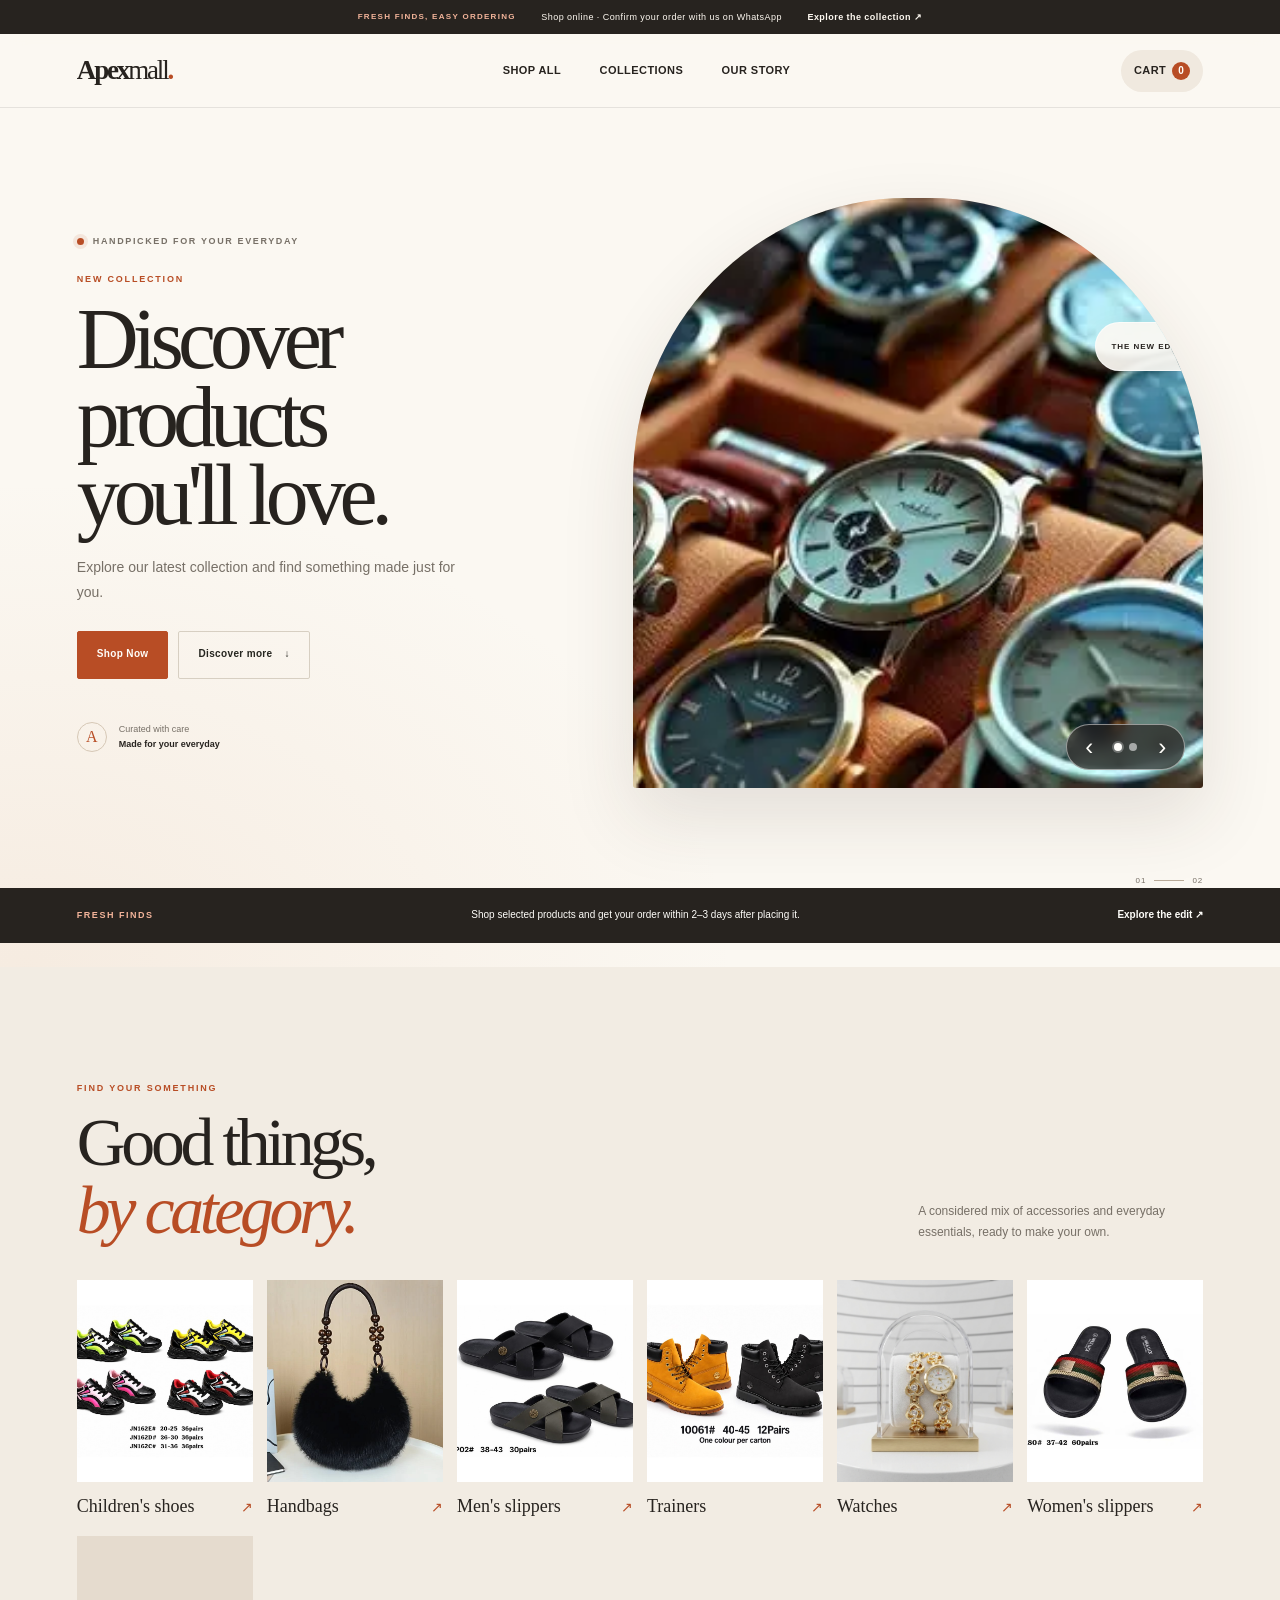
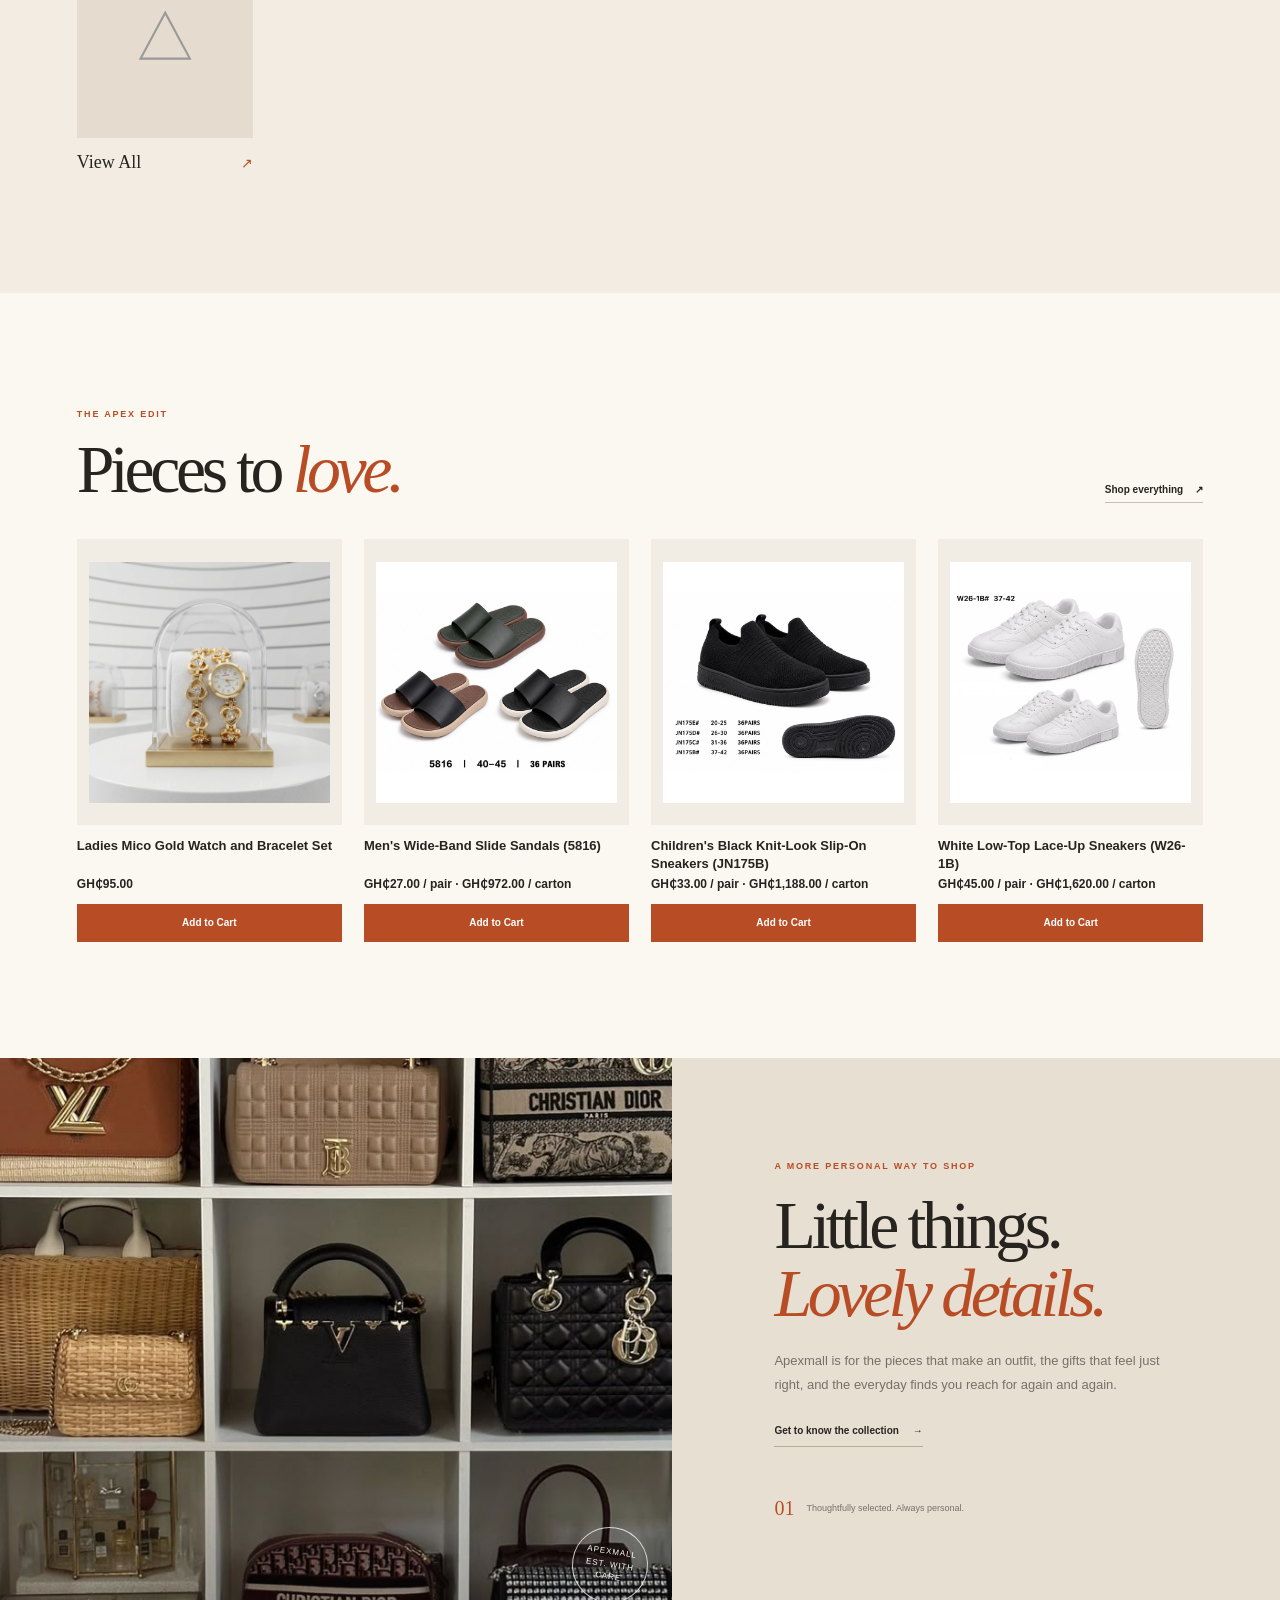
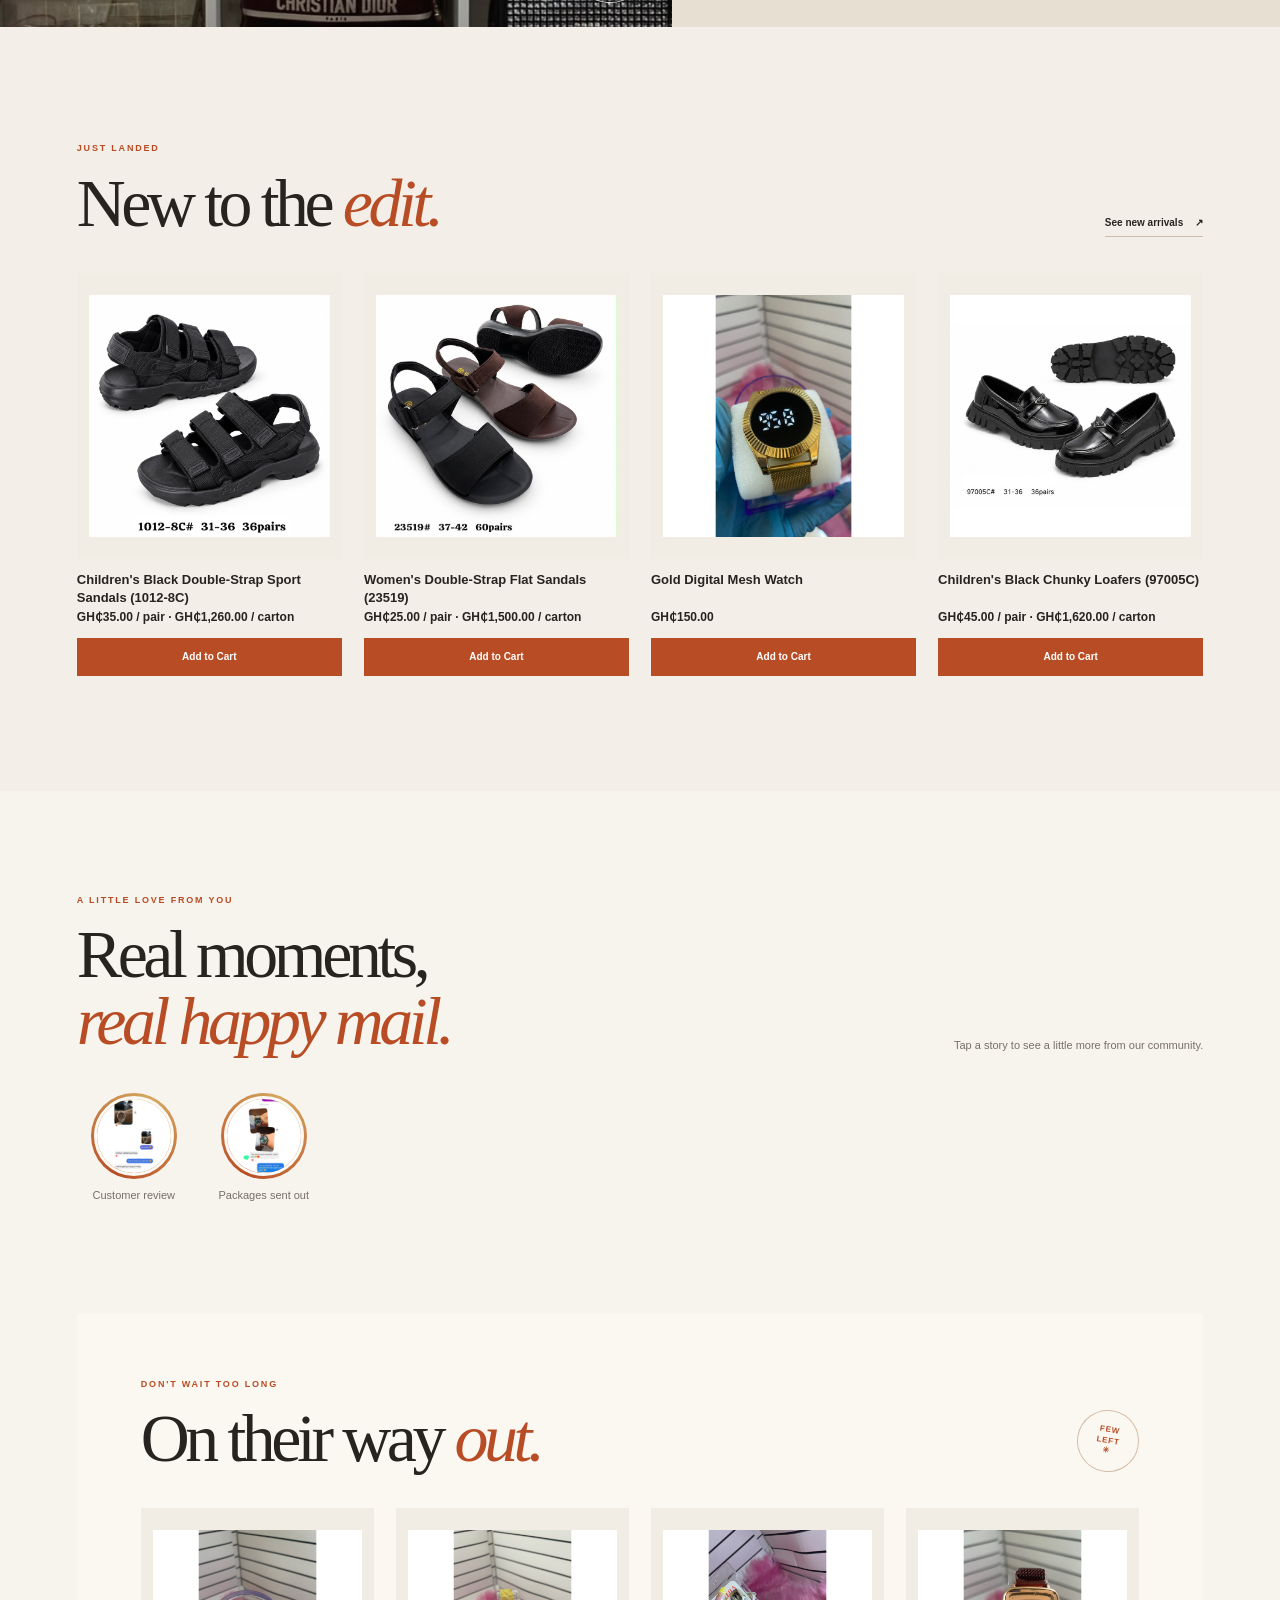
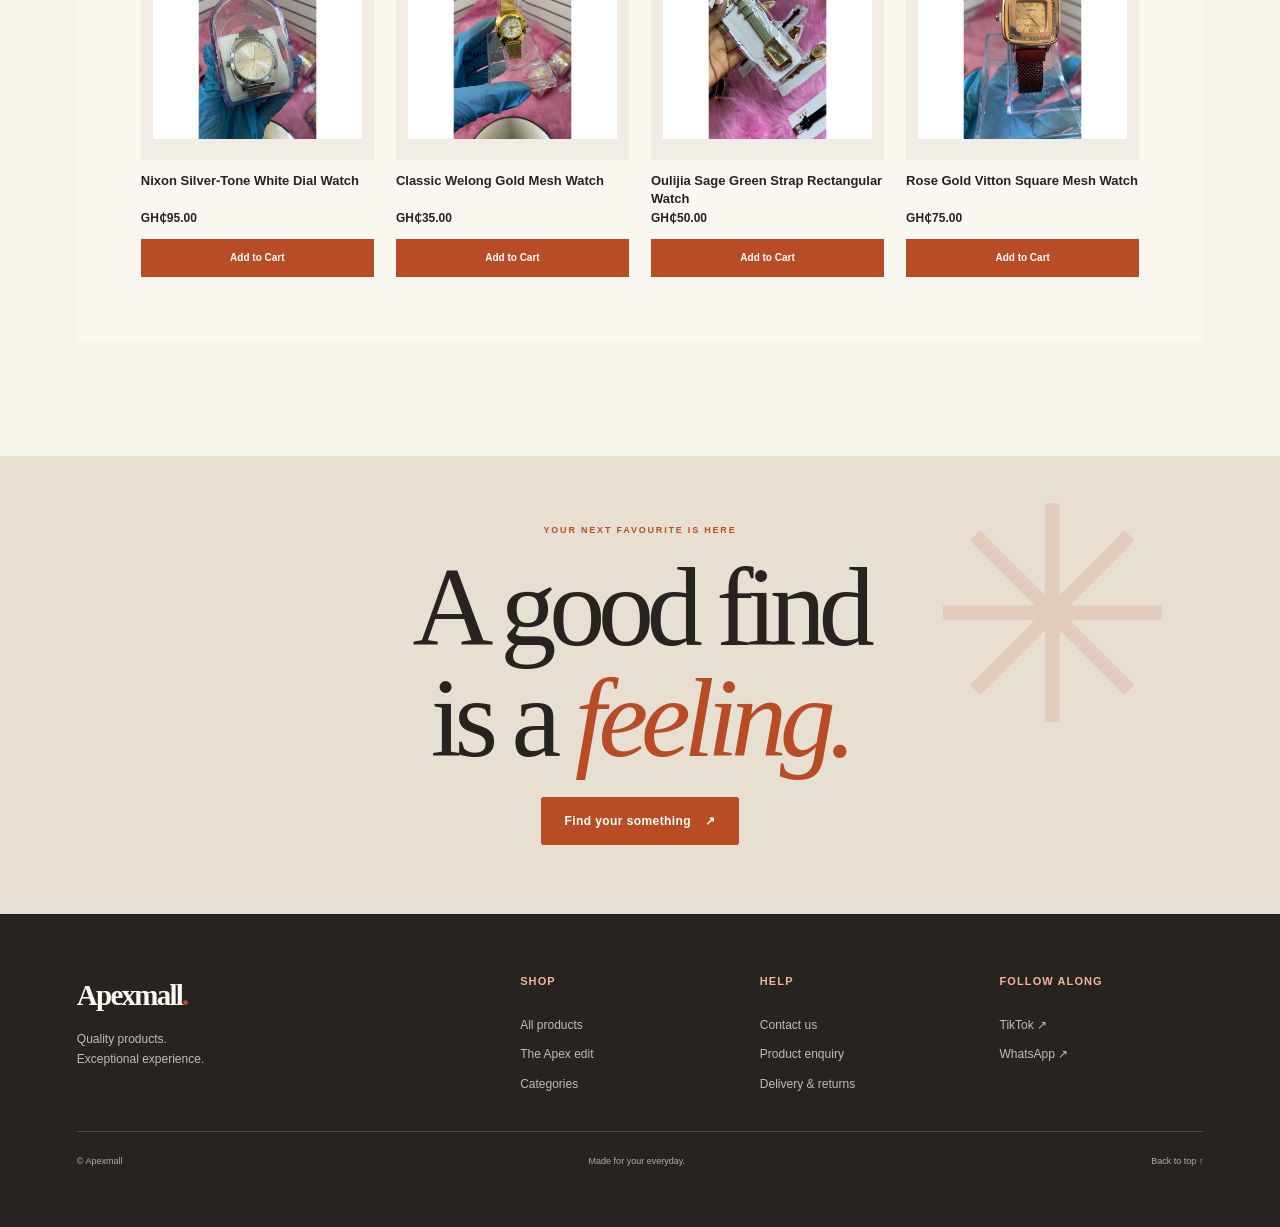
==== commit e2bd86b3: "Add files via upload" ====
--- a/index.html
+++ b/index.html
@@ -62,14 +62,13 @@
                     <button class="hero-arrow" id="hero-next" type="button" aria-label="Next banner">›</button>
                 </div>
             </div>
+            <a class="promo-strip home-promo" href="shop.html">
+                <span class="promo-strip-label">FRESH FINDS</span>
+                <span>Shop selected products and get your order within 2–3 days after placing it.</span>
+                <span class="promo-strip-link">Explore the edit <span aria-hidden="true">↗</span></span>
+            </a>
             <span class="hero-index" aria-hidden="true">01 <i></i> 02</span>
         </section>
-
-        <a class="promo-strip home-promo" href="shop.html">
-            <span class="promo-strip-label">FRESH FINDS</span>
-            <span>Shop selected products and get your order within 2–3 days after placing it.</span>
-            <span class="promo-strip-link">Explore the edit <span aria-hidden="true">↗</span></span>
-        </a>
 
         <section class="section home-categories" id="categories" data-reveal>
             <div class="section-heading home-section-heading">
--- a/css/style.css
+++ b/css/style.css
@@ -3505,7 +3505,9 @@
     --light-gray: #f3f0e9;
     --border: #e4dfd5;
     --max-width: 1440px;
-    --accent: #9a5d43;
+    --accent: #b84d25;
+    --accent-hover: #963b1b;
+    --accent-soft: #fae9e1;
     --page-gutter: clamp(22px, 6vw, 88px);
 }
 
@@ -3517,7 +3519,7 @@
 }
 
 ::selection {
-    background: #d7c6b7;
+    background: #f2c5b2;
     color: var(--black);
 }
 
@@ -3590,6 +3592,11 @@
     font-weight: 600;
 }
 
+.cart:hover {
+    border-color: var(--accent);
+    color: var(--accent);
+}
+
 #cart-count {
     position: static;
     width: auto;
@@ -3597,7 +3604,7 @@
     min-width: 18px;
     margin-left: 6px;
     border-radius: 50%;
-    background: var(--black);
+    background: var(--accent);
     color: var(--white);
     font-size: 10px;
     line-height: 18px;
@@ -3609,6 +3616,13 @@
     grid-template-columns: minmax(0, .9fr) minmax(0, 1.1fr);
     gap: clamp(35px, 7vw, 100px);
     background: var(--light-gray);
+}
+
+.hero-copy-panel {
+    display: flex;
+    align-items: center;
+    grid-column: 1;
+    grid-row: 1;
 }
 
 .hero-content {
@@ -3676,14 +3690,14 @@
 }
 
 .btn-primary {
-    border: 1px solid var(--black);
-    background: var(--black);
+    border: 1px solid var(--accent);
+    background: var(--accent);
     color: var(--white);
 }
 
 .btn-primary:hover {
-    border-color: var(--accent);
-    background: var(--accent);
+    border-color: var(--accent-hover);
+    background: var(--accent-hover);
 }
 
 .btn-secondary {
@@ -3699,8 +3713,10 @@
 .hero-image {
     min-height: 0;
     aspect-ratio: 1.12;
-    border-radius: 2px;
+    border-radius: 50% 50% 0 0;
     background: #e6ddd1;
+    grid-column: 2;
+    grid-row: 1;
 }
 
 .hero-image img {
@@ -3818,13 +3834,13 @@
 .add-to-cart {
     min-height: 44px;
     margin-top: 14px;
-    background: var(--black);
+    background: var(--accent);
     font-size: 12px;
     font-weight: 700;
 }
 
 .add-to-cart:hover:not(:disabled) {
-    background: var(--accent);
+    background: var(--accent-hover);
 }
 
 .add-to-cart:disabled {
@@ -4127,8 +4143,8 @@
 
 .checkout-number {
     border-radius: 50%;
-    background: #e9e3d9;
-    color: var(--black);
+    background: var(--accent-soft);
+    color: var(--accent);
 }
 
 .checkout-card h2 {
@@ -4187,19 +4203,19 @@
 
 .store-toast {
     border-radius: 2px;
-    background: #303b32;
+    background: var(--accent-hover);
     box-shadow: 0 12px 32px rgba(37, 37, 31, .18);
 }
 
 .back-to-top {
-    border-color: #303b32;
-    background: #303b32;
+    border-color: var(--accent);
+    background: var(--accent);
 }
 
 .back-to-top:hover,
 .back-to-top:focus-visible {
-    border-color: #303b32;
-    color: #303b32;
+    border-color: var(--accent);
+    color: var(--accent);
 }
 
 @media (max-width: 900px) {
@@ -4515,7 +4531,7 @@
     width: fit-content;
     margin-bottom: 16px;
     padding: 7px 10px;
-    background: #f4eee7;
+    background: var(--accent-soft);
     color: var(--accent);
     font-size: 9px;
     letter-spacing: .16em;
@@ -4749,7 +4765,7 @@
 }
 
 .promo-strip-label {
-    color: #dec2a9;
+    color: #f4b99e;
     font-size: 9px;
     font-weight: 700;
     letter-spacing: .17em;
@@ -4761,7 +4777,7 @@
 }
 
 .promo-strip:hover .promo-strip-link {
-    color: #dec2a9;
+    color: #f4b99e;
 }
 
 .products {
@@ -4825,11 +4841,55 @@
 
 @media (max-width: 650px) {
     .hero {
-        gap: 22px;
+        grid-template-columns: minmax(0, 1fr);
+        gap: 24px;
+        padding: 38px 0 0;
+        background: var(--white);
+    }
+
+    .hero-copy-panel {
+        display: flex;
+        min-width: 0;
+        padding: 0 var(--page-gutter);
+        grid-column: 1;
+        grid-row: 1;
+    }
+
+    .hero-content {
+        padding: 0;
+    }
+
+    .hero h1 {
+        max-width: 12ch;
+        margin: 16px 0;
+        font-size: clamp(42px, 11vw, 58px);
+    }
+
+    .hero-description {
+        max-width: 38ch;
+        margin-bottom: 22px;
+        font-size: 14px;
+    }
+
+    .hero-buttons {
+        flex-wrap: wrap;
+        gap: 10px;
+    }
+
+    .hero-buttons .btn {
+        min-height: 46px;
+        padding: 12px 18px;
     }
 
     .hero-image {
+        width: 100%;
+        height: auto;
+        min-height: 0;
         aspect-ratio: 1.25;
+        margin: 0;
+        border-radius: 50% 50% 0 0;
+        grid-column: 1;
+        grid-row: 2;
     }
 
     .hero-controls {
@@ -4844,19 +4904,23 @@
     }
 
     .promo-strip {
-        grid-template-columns: auto 1fr;
-        gap: 4px 12px;
+        display: flex;
+        flex-wrap: wrap;
+        align-items: center;
+        justify-content: space-between;
+        gap: 8px 12px;
         padding: 12px var(--page-gutter);
         font-size: 11px;
         line-height: 1.5;
     }
 
-    .promo-strip-label {
-        grid-column: 1 / -1;
-    }
-
     .promo-strip-link {
-        grid-column: 2;
+        order: 2;
+    }
+
+    .promo-strip > span:nth-child(2) {
+        flex-basis: 100%;
+        order: 3;
     }
 
     .products {
@@ -5155,3 +5219,1693 @@
         border-radius: 0;
     }
 }
+
+body.home-page {
+    --home-ink: #27231f;
+    --home-muted: #777067;
+    --home-paper: #fbf8f2;
+    --home-sand: #f0e9df;
+    --home-terracotta: #b84d25;
+    overflow-x: clip;
+    background: var(--home-paper);
+    color: var(--home-ink);
+}
+
+.home-page .home-announcement {
+    min-height: 34px;
+    display: flex;
+    align-items: center;
+    justify-content: center;
+    gap: clamp(12px, 2vw, 28px);
+    padding: 7px var(--page-gutter);
+    background: var(--home-ink);
+    color: #fffaf2;
+    font-size: 9px;
+    letter-spacing: .05em;
+}
+
+.home-announcement > span:first-child {
+    color: #f3b49a;
+    font-size: 8px;
+    font-weight: 800;
+    letter-spacing: .16em;
+}
+
+.home-announcement a {
+    font-weight: 700;
+}
+
+.home-announcement a:hover {
+    color: #f3b49a;
+}
+
+.home-page .home-header {
+    height: 74px;
+    background: rgba(251, 248, 242, .95);
+}
+
+.home-page .logo {
+    font-size: 27px;
+    letter-spacing: -.08em;
+}
+
+.home-page .logo span {
+    font-weight: 400;
+}
+
+.home-page .logo i,
+.home-footer .footer-brand h3 span {
+    color: var(--home-terracotta);
+    font-style: normal;
+}
+
+.home-page .home-header .navigation a {
+    position: relative;
+    color: var(--home-ink);
+    font-size: 11px;
+    letter-spacing: .04em;
+    text-transform: uppercase;
+}
+
+.home-page .home-header .navigation a::after {
+    position: absolute;
+    right: 0;
+    bottom: -7px;
+    left: 0;
+    height: 1px;
+    background: var(--home-terracotta);
+    content: "";
+    transform: scaleX(0);
+    transform-origin: left;
+    transition: transform .25s ease;
+}
+
+.home-page .home-header .navigation a:hover::after {
+    transform: scaleX(1);
+}
+
+.home-page .home-header .cart {
+    border-color: transparent;
+    background: #f0e9df;
+    font-size: 11px;
+    letter-spacing: .04em;
+    text-transform: uppercase;
+}
+
+.home-page .hero {
+    position: relative;
+    min-height: min(700px, calc(100vh - 108px));
+    grid-template-columns: minmax(0, .9fr) minmax(0, 1.1fr);
+    gap: clamp(34px, 7vw, 100px);
+    padding: clamp(48px, 7vw, 96px) var(--page-gutter);
+    overflow: hidden;
+    background:
+        radial-gradient(ellipse at 2% 100%, rgba(221, 175, 139, .17), transparent 40%),
+        var(--home-paper);
+}
+
+.home-page .hero-content {
+    max-width: 580px;
+    padding: 20px 0;
+    animation: home-rise-in .75s both;
+}
+
+.home-kicker {
+    display: flex;
+    align-items: center;
+    gap: 9px;
+    margin-bottom: 24px;
+    color: var(--home-muted);
+    font-size: 9px;
+    font-weight: 700;
+    letter-spacing: .18em;
+}
+
+.home-kicker-dot {
+    width: 7px;
+    height: 7px;
+    border-radius: 50%;
+    background: var(--home-terracotta);
+    box-shadow: 0 0 0 4px rgba(184, 77, 37, .1);
+}
+
+.home-page .hero .eyebrow {
+    font-size: 9px;
+}
+
+.home-page .hero h1 {
+    max-width: 9ch;
+    margin: 15px 0 20px;
+    font-size: clamp(52px, 6.7vw, 92px);
+    line-height: .91;
+    letter-spacing: -.07em;
+}
+
+.home-page .hero h1 em,
+.home-section-heading h2 em,
+.home-story-copy h2 em,
+.home-community-heading h2 em,
+.home-last-call h2 em {
+    color: var(--home-terracotta);
+    font-weight: 400;
+}
+
+.home-page .hero-description {
+    max-width: 390px;
+    margin-bottom: 25px;
+    color: var(--home-muted);
+    font-size: 14px;
+    line-height: 1.8;
+}
+
+.home-page .hero-buttons {
+    gap: 10px;
+}
+
+.home-page .hero-buttons .btn {
+    min-height: 48px;
+    padding: 12px 19px;
+    font-size: 10px;
+}
+
+.home-page .hero-buttons .btn-secondary {
+    display: inline-flex;
+    align-items: center;
+    gap: 12px;
+    border-color: #d7cfc2;
+}
+
+.hero-footnote {
+    display: flex;
+    align-items: center;
+    gap: 12px;
+    margin-top: 43px;
+    color: var(--home-muted);
+    font-size: 9px;
+    line-height: 1.6;
+}
+
+.hero-footnote strong {
+    color: var(--home-ink);
+    font-weight: 600;
+}
+
+.hero-footnote-mark {
+    width: 30px;
+    height: 30px;
+    display: grid;
+    place-items: center;
+    border: 1px solid #d5c7b5;
+    border-radius: 50%;
+    color: var(--home-terracotta);
+    font-family: Georgia, "Times New Roman", serif;
+    font-size: 16px;
+}
+
+.home-page .hero-image {
+    position: relative;
+    width: 100%;
+    max-height: 590px;
+    aspect-ratio: .94;
+    align-self: center;
+    border-radius: 48% 48% 3px 3px;
+    background: #e9dfd2;
+    box-shadow: 0 30px 75px rgba(59, 45, 31, .12);
+    animation: home-image-in .9s .12s both;
+}
+
+.home-page .hero {
+    grid-template-rows: minmax(0, 1fr) auto;
+    min-height: calc(min(760px, calc(100vh - 76px)) + 55px);
+}
+
+.home-page .home-promo {
+    grid-column: 1 / -1;
+    grid-row: 2;
+    margin: 0 calc(-1 * var(--page-gutter)) calc(-1 * clamp(38px, 6vw, 88px));
+}
+
+.home-page .hero-image > img {
+    display: block;
+    width: 100%;
+    min-height: 0;
+    height: 100%;
+    padding: 0;
+    object-fit: cover;
+    transition: opacity .3s ease, transform .7s ease;
+}
+
+.home-page .hero-image:hover > img {
+    transform: scale(1.025);
+}
+
+.hero-image-tag {
+    position: absolute;
+    top: 21%;
+    right: -15px;
+    display: flex;
+    align-items: center;
+    gap: 8px;
+    padding: 11px 15px;
+    border: 1px solid rgba(255, 255, 255, .6);
+    border-radius: 999px;
+    background: rgba(251, 248, 242, .92);
+    color: var(--home-ink);
+    font-size: 8px;
+    font-weight: 800;
+    letter-spacing: .12em;
+    box-shadow: 0 8px 26px rgba(39, 35, 31, .1);
+    animation: home-float 4s ease-in-out infinite;
+}
+
+.hero-image-tag span {
+    color: var(--home-terracotta);
+    font-size: 15px;
+}
+
+.home-page .hero-controls {
+    right: 18px;
+    bottom: 18px;
+    border-color: rgba(255, 255, 255, .48);
+    background: rgba(39, 35, 31, .68);
+}
+
+.hero-index {
+    position: absolute;
+    right: var(--page-gutter);
+    bottom: 80px;
+    display: flex;
+    align-items: center;
+    gap: 8px;
+    color: var(--home-muted);
+    font-size: 8px;
+    letter-spacing: .12em;
+}
+
+.hero-index i {
+    width: 30px;
+    height: 1px;
+    background: #b9aa98;
+}
+
+.home-page .home-promo {
+    min-height: 55px;
+    display: flex;
+    justify-content: space-between;
+    gap: 18px;
+    padding: 12px var(--page-gutter);
+    background: var(--home-ink);
+    font-size: 10px;
+}
+
+.home-page .home-promo .promo-strip-label {
+    color: #f3b49a;
+}
+
+.home-page .home-promo .promo-strip-link {
+    transition: transform .2s ease, color .2s ease;
+}
+
+.home-page .home-promo:hover .promo-strip-link {
+    color: #f3b49a;
+    transform: translateX(4px);
+}
+
+.home-page .section {
+    padding: clamp(68px, 9vw, 122px) var(--page-gutter);
+}
+
+.home-page .home-section-heading {
+    align-items: end;
+    margin-bottom: 36px;
+}
+
+.home-section-heading .eyebrow,
+.home-story-copy .eyebrow,
+.home-community .eyebrow,
+.home-last-call .eyebrow {
+    margin-bottom: 14px;
+    font-size: 9px;
+    letter-spacing: .2em;
+}
+
+.home-section-heading h2,
+.home-story-copy h2,
+.home-community-heading h2,
+.home-last-call h2 {
+    margin: 0;
+    font-family: Georgia, "Times New Roman", serif;
+    font-size: clamp(40px, 5.3vw, 70px);
+    font-weight: 400;
+    line-height: .99;
+    letter-spacing: -.065em;
+}
+
+.home-section-heading h2 em,
+.home-story-copy h2 em,
+.home-community-heading h2 em,
+.home-last-call h2 em {
+    font-family: Georgia, "Times New Roman", serif;
+}
+
+.home-section-heading .section-aside {
+    max-width: 285px;
+    color: var(--home-muted);
+    font-size: 12px;
+    line-height: 1.8;
+}
+
+.home-page .home-categories {
+    background: #f2ece3;
+}
+
+.home-page .categories {
+    grid-template-columns: repeat(auto-fit, minmax(170px, 1fr));
+    gap: 14px;
+}
+
+.home-page .category-card {
+    position: relative;
+}
+
+.home-page .category-image {
+    aspect-ratio: 1 / 1.15;
+    background: #e5dbce;
+}
+
+.home-page .category-image img {
+    transition: transform .6s cubic-bezier(.2, .7, .2, 1);
+}
+
+.home-page .category-card:hover .category-image img {
+    transform: scale(1.07);
+}
+
+.home-page .category-card h3 {
+    display: flex;
+    align-items: center;
+    justify-content: space-between;
+    margin-top: 10px;
+    font-size: 18px;
+}
+
+.home-page .category-card h3::after {
+    color: var(--home-terracotta);
+    content: "↗";
+    font-family: "Segoe UI", Arial, sans-serif;
+    font-size: 14px;
+    transition: transform .2s ease;
+}
+
+.home-page .category-card:hover h3::after {
+    transform: translate(3px, -3px);
+}
+
+.home-page .home-featured {
+    background: var(--home-paper);
+}
+
+.home-page .view-all {
+    display: inline-flex;
+    align-items: center;
+    gap: 12px;
+    border-bottom-color: #cabdaf;
+    color: var(--home-ink);
+    font-size: 10px;
+    transition: color .2s ease, gap .2s ease;
+}
+
+.home-page .view-all:hover {
+    gap: 17px;
+}
+
+.home-page .products {
+    grid-template-columns: repeat(4, minmax(0, 1fr));
+    gap: 22px;
+}
+
+.home-page .product-card {
+    transition: transform .3s ease;
+}
+
+.home-page .product-card:hover {
+    transform: translateY(-5px);
+}
+
+.home-page .product-card .product-image {
+    aspect-ratio: 1 / 1.08;
+    margin-bottom: 12px;
+    background: #f1ece4;
+}
+
+.home-page .product-card .product-image img {
+    transition: transform .5s cubic-bezier(.2, .7, .2, 1);
+}
+
+.home-page .product-card:hover .product-image img {
+    transform: scale(1.045);
+}
+
+.home-page .product-card h3 {
+    font-family: "Segoe UI", Arial, sans-serif;
+    font-size: 13px;
+    font-weight: 600;
+}
+
+.home-page .product-card .product-price {
+    font-size: 12px;
+}
+
+.home-page .product-card .add-to-cart {
+    min-height: 38px;
+    border-radius: 0;
+    transition: background-color .2s ease, letter-spacing .2s ease;
+}
+
+.home-page .product-card .add-to-cart:hover:not(:disabled) {
+    letter-spacing: .06em;
+}
+
+.home-story-band {
+    display: grid;
+    grid-template-columns: minmax(0, 1.05fr) minmax(0, .95fr);
+    min-height: 520px;
+    background: #e8dfd3;
+}
+
+.home-story-image {
+    position: relative;
+    min-height: 420px;
+    overflow: hidden;
+    background: #d9cbbb;
+}
+
+.home-story-image::after {
+    position: absolute;
+    inset: 45% 0 0;
+    background: linear-gradient(transparent, rgba(20, 17, 15, .28));
+    content: "";
+}
+
+.home-story-image img {
+    display: block;
+    width: 100%;
+    height: 100%;
+    position: absolute;
+    inset: 0;
+    object-fit: cover;
+    transition: transform .9s cubic-bezier(.2, .7, .2, 1);
+}
+
+.home-story-band:hover .home-story-image img {
+    transform: scale(1.035);
+}
+
+.home-story-stamp {
+    position: absolute;
+    z-index: 1;
+    right: 24px;
+    bottom: 24px;
+    width: 76px;
+    height: 76px;
+    display: grid;
+    place-items: center;
+    border: 1px solid rgba(255, 255, 255, .75);
+    border-radius: 50%;
+    color: white;
+    font-size: 8px;
+    line-height: 1.6;
+    letter-spacing: .12em;
+    text-align: center;
+    transform: rotate(9deg);
+}
+
+.home-story-copy {
+    display: flex;
+    flex-direction: column;
+    align-items: flex-start;
+    justify-content: center;
+    padding: clamp(40px, 8vw, 110px);
+}
+
+.home-story-copy h2 {
+    margin: 5px 0 22px;
+}
+
+.home-story-copy > p:not(.eyebrow) {
+    max-width: 410px;
+    color: var(--home-muted);
+    font-size: 13px;
+    line-height: 1.9;
+}
+
+.home-text-link {
+    display: inline-flex;
+    align-items: center;
+    gap: 14px;
+    margin-top: 25px;
+    padding-bottom: 6px;
+    border-bottom: 1px solid #bba995;
+    font-size: 10px;
+    font-weight: 700;
+    transition: gap .2s ease, color .2s ease;
+}
+
+.home-text-link:hover {
+    gap: 20px;
+    color: var(--home-terracotta);
+}
+
+.home-story-note {
+    display: flex;
+    align-items: center;
+    gap: 12px;
+    margin-top: 45px;
+    color: var(--home-muted);
+    font-size: 9px;
+}
+
+.home-story-note span {
+    color: var(--home-terracotta);
+    font-family: Georgia, "Times New Roman", serif;
+    font-size: 20px;
+}
+
+.home-page .home-new {
+    background: #f3eee7;
+}
+
+.home-community {
+    padding: clamp(65px, 8vw, 105px) var(--page-gutter);
+    background: #f7f3ed;
+}
+
+.home-community-heading {
+    display: flex;
+    align-items: end;
+    justify-content: space-between;
+    gap: 24px;
+    max-width: var(--max-width);
+    margin: 0 auto 34px;
+}
+
+.home-community-heading > p {
+    max-width: 250px;
+    color: var(--home-muted);
+    font-size: 11px;
+    line-height: 1.8;
+}
+
+.home-page .stories-section {
+    padding: 0;
+    border: 0;
+    background: transparent;
+}
+
+.home-page .stories-rail {
+    gap: 20px;
+}
+
+.home-page .story-item {
+    flex-basis: 110px;
+}
+
+.home-page .story-ring {
+    width: 86px;
+    height: 86px;
+    background: conic-gradient(from 25deg, #d5a862, var(--home-terracotta), #d5a862);
+    transition: transform .25s ease;
+}
+
+.home-page .story-item:hover .story-ring {
+    transform: scale(1.07);
+    background: conic-gradient(from 25deg, #d5a862, var(--home-terracotta), #d5a862);
+}
+
+.home-page .story-placeholder {
+    background: var(--home-ink);
+}
+
+.home-page .story-item-label {
+    color: var(--home-muted);
+}
+
+.home-page .home-limited {
+    padding-top: 0;
+    background: #f7f3ed;
+}
+
+.home-limited-card {
+    padding: clamp(28px, 5vw, 64px);
+    background: var(--home-paper);
+}
+
+.home-limited-card .section-heading {
+    position: relative;
+}
+
+.limited-seal {
+    width: 62px;
+    height: 62px;
+    display: grid;
+    place-items: center;
+    border: 1px solid #d7bda7;
+    border-radius: 50%;
+    color: var(--home-terracotta);
+    font-size: 8px;
+    font-weight: 700;
+    line-height: 1.3;
+    letter-spacing: .1em;
+    text-align: center;
+    transform: rotate(10deg);
+}
+
+.home-last-call {
+    position: relative;
+    display: flex;
+    min-height: 400px;
+    flex-direction: column;
+    align-items: center;
+    justify-content: center;
+    padding: 68px var(--page-gutter);
+    overflow: hidden;
+    background: #e8dfd3;
+    text-align: center;
+}
+
+.home-last-call-flower {
+    position: absolute;
+    top: 12px;
+    right: 8%;
+    color: rgba(184, 77, 37, .13);
+    font-size: clamp(120px, 25vw, 300px);
+    line-height: 1;
+    animation: home-slow-spin 32s linear infinite;
+}
+
+.home-last-call h2 {
+    position: relative;
+    margin: 0 0 24px;
+    font-size: clamp(58px, 9vw, 112px);
+}
+
+.home-last-call .btn {
+    position: relative;
+    display: inline-flex;
+    align-items: center;
+    gap: 14px;
+}
+
+.home-page .home-footer {
+    grid-template-columns: 2fr 1fr 1fr 1fr;
+    background: var(--home-ink);
+    color: #fffaf2;
+}
+
+.home-footer .footer-brand h3 {
+    font-family: Georgia, "Times New Roman", serif;
+    font-size: 29px;
+    letter-spacing: -.06em;
+}
+
+.home-footer p,
+.home-footer .footer-links a {
+    color: #c4bcb1;
+}
+
+.home-footer .footer-links a:hover {
+    color: #f3b49a;
+}
+
+.home-footer .footer-links h4 {
+    color: #f3b49a;
+}
+
+.home-footer-bottom {
+    display: flex;
+    grid-column: 1 / -1;
+    justify-content: space-between;
+    gap: 14px;
+    padding-top: 22px;
+    border-top: 1px solid rgba(255, 255, 255, .17);
+    color: #b6aea3;
+    font-size: 9px;
+}
+
+.home-footer-bottom a:hover {
+    color: white;
+}
+
+.home-page [data-reveal] {
+    transition: opacity .7s ease, transform .7s cubic-bezier(.2, .7, .2, 1);
+}
+
+.home-page.home-reveal-ready [data-reveal]:not(.is-visible) {
+    opacity: 0;
+    transform: translateY(28px);
+}
+
+.home-page [data-reveal].is-visible {
+    opacity: 1;
+    transform: translateY(0);
+}
+
+@keyframes home-rise-in {
+    from { opacity: 0; transform: translateY(18px); }
+    to { opacity: 1; transform: translateY(0); }
+}
+
+@keyframes home-image-in {
+    from { opacity: 0; transform: translateY(20px) scale(.98); }
+    to { opacity: 1; transform: translateY(0) scale(1); }
+}
+
+@keyframes home-float {
+    0%, 100% { transform: translateY(0) rotate(0); }
+    50% { transform: translateY(-7px) rotate(2deg); }
+}
+
+@keyframes home-slow-spin {
+    to { transform: rotate(360deg); }
+}
+
+@media (max-width: 900px) {
+    .home-page .home-header {
+        position: sticky;
+    }
+
+    .home-page .home-header .navigation.mobile-open {
+        background: var(--home-paper);
+    }
+
+    .home-page .hero {
+        min-height: 0;
+        grid-template-columns: minmax(0, .95fr) minmax(0, 1.05fr);
+        gap: 30px;
+    }
+
+    .home-page .home-promo {
+        margin-bottom: 0;
+    }
+
+    .home-story-copy {
+        padding: 42px;
+    }
+
+    .home-page .products {
+        grid-template-columns: repeat(3, minmax(0, 1fr));
+    }
+}
+
+@media (max-width: 650px) {
+    .home-page .home-announcement {
+        min-height: 32px;
+        gap: 8px;
+        justify-content: space-between;
+        padding-inline: 14px;
+        font-size: 8px;
+    }
+
+    .home-announcement > span:first-child {
+        font-size: 7px;
+    }
+
+    .home-announcement a {
+        display: none;
+    }
+
+    .home-page .home-header {
+        height: 64px;
+        padding-inline: 18px;
+    }
+
+    .home-page .logo {
+        font-size: 23px;
+    }
+
+    .home-page .mobile-nav-toggle {
+        order: 3;
+        margin: 0 0 0 8px;
+        padding: 8px;
+        color: var(--home-ink);
+        font-size: 20px;
+    }
+
+    .home-page .home-header .navigation.mobile-open {
+        padding: 10px 20px;
+    }
+
+    .home-page .hero {
+        grid-template-columns: minmax(0, .95fr) minmax(0, 1.05fr);
+        grid-template-rows: auto auto;
+        align-items: stretch;
+        gap: 14px 12px;
+        padding: 24px 14px 20px;
+    }
+
+    .home-page .hero-copy-panel {
+        grid-column: 1;
+        grid-row: 1;
+    }
+
+    .home-page .hero-content {
+        min-width: 0;
+        padding: 0;
+    }
+
+    .home-kicker {
+        margin-bottom: 14px;
+        font-size: 8px;
+        line-height: 1.5;
+    }
+
+    .home-page .hero h1 {
+        max-width: 11ch;
+        margin: 10px 0 11px;
+        font-size: clamp(30px, 8.5vw, 42px);
+        line-height: .98;
+    }
+
+    .home-page .hero-description {
+        max-width: 28ch;
+        margin-bottom: 12px;
+        font-size: 11px;
+        line-height: 1.55;
+    }
+
+    .home-page .hero-buttons {
+        display: grid;
+        gap: 7px;
+    }
+
+    .home-page .hero-buttons .btn {
+        min-height: 38px;
+        padding: 8px 9px;
+        font-size: 9px;
+    }
+
+    .hero-footnote {
+        display: none;
+    }
+
+    .home-page .hero-image {
+        grid-column: 2;
+        grid-row: 1;
+        width: 100%;
+        max-height: none;
+        min-height: 0;
+        height: 100%;
+        aspect-ratio: auto;
+        align-self: stretch;
+        border-radius: 48% 48% 2px 2px;
+    }
+
+    .home-page .hero-image > img {
+        position: absolute;
+        inset: 0;
+        height: 100%;
+        min-height: 0;
+    }
+
+    .home-page .home-promo {
+        grid-column: 1 / -1;
+        grid-row: 2;
+        display: grid;
+        grid-template-columns: auto minmax(0, 1fr) auto;
+        align-items: center;
+        gap: 8px 14px;
+        min-width: 0;
+        margin: 0;
+        padding: 13px 15px;
+        font-size: 9px;
+        line-height: 1.45;
+    }
+
+    .home-page .home-promo > span:nth-child(2) {
+        grid-column: 2;
+        grid-row: 1;
+    }
+
+    .home-page .home-promo .promo-strip-link {
+        grid-column: 3;
+        grid-row: 1;
+    }
+
+    .hero-image-tag {
+        top: 16%;
+        right: 8px;
+        padding: 9px 11px;
+        font-size: 7px;
+    }
+
+    .home-page .hero-controls {
+        right: 12px;
+        bottom: 12px;
+    }
+
+    .hero-index {
+        display: none;
+    }
+
+    .home-page .home-promo {
+        display: grid;
+        grid-template-columns: 1fr auto;
+        gap: 4px 12px;
+        padding: 12px 20px;
+        font-size: 9px;
+    }
+
+    .home-page .home-promo > span:nth-child(2) {
+        grid-column: 1 / -1;
+        grid-row: 2;
+    }
+
+    .home-page .home-promo .promo-strip-link {
+        grid-column: 2;
+        grid-row: 1;
+    }
+
+    .home-page .section {
+        padding: 66px 20px;
+    }
+
+    .home-page .home-section-heading {
+        align-items: flex-start;
+        flex-direction: column;
+        gap: 16px;
+        margin-bottom: 24px;
+    }
+
+    .home-section-heading h2,
+    .home-story-copy h2,
+    .home-community-heading h2 {
+        font-size: clamp(42px, 12vw, 58px);
+    }
+
+    .home-section-heading .section-aside {
+        max-width: 35ch;
+    }
+
+    .home-page .categories {
+        grid-template-columns: repeat(2, minmax(0, 1fr));
+        gap: 18px 12px;
+    }
+
+    .home-page .category-image {
+        aspect-ratio: 1 / 1.12;
+    }
+
+    .home-page .category-card h3 {
+        margin-top: 8px;
+        font-size: 15px;
+    }
+
+    .home-page .products {
+        grid-template-columns: repeat(2, minmax(0, 1fr));
+        gap: 22px 12px;
+    }
+
+    .home-page .product-card .product-image {
+        aspect-ratio: 1 / 1.1;
+    }
+
+    .home-page .product-card h3 {
+        font-size: 12px;
+    }
+
+    .home-story-band {
+        grid-template-columns: minmax(0, 1fr);
+    }
+
+    .home-story-image {
+        min-height: 300px;
+        aspect-ratio: 1.18;
+    }
+
+    .home-story-copy {
+        padding: 46px 24px;
+    }
+
+    .home-story-copy h2 {
+        margin-bottom: 17px;
+    }
+
+    .home-story-note {
+        margin-top: 30px;
+    }
+
+    .home-community {
+        padding: 60px 20px;
+    }
+
+    .home-community-heading {
+        align-items: flex-start;
+        flex-direction: column;
+        gap: 14px;
+        margin-bottom: 28px;
+    }
+
+    .home-community-heading > p {
+        max-width: 32ch;
+    }
+
+    .home-page .stories-rail {
+        gap: 12px;
+    }
+
+    .home-page .home-limited {
+        padding: 0 12px 50px;
+    }
+
+    .home-limited-card {
+        padding: 25px 14px;
+    }
+
+    .home-limited-card .home-section-heading {
+        flex-direction: row;
+        align-items: end;
+    }
+
+    .limited-seal {
+        flex: 0 0 52px;
+        width: 52px;
+        height: 52px;
+    }
+
+    .home-limited-card .products {
+        gap: 18px 10px;
+    }
+
+    .home-last-call {
+        min-height: 340px;
+        padding: 55px 20px;
+    }
+
+    .home-last-call h2 {
+        font-size: clamp(58px, 16vw, 80px);
+    }
+
+    .home-page .home-footer {
+        grid-template-columns: repeat(2, minmax(0, 1fr));
+        gap: 26px 18px;
+        padding: 44px 20px 22px;
+    }
+
+    .home-page .home-footer .footer-brand {
+        grid-column: 1 / -1;
+    }
+
+    .home-footer-bottom {
+        flex-wrap: wrap;
+    }
+}
+
+@media (prefers-reduced-motion: reduce) {
+    .home-page *,
+    .home-page *::before,
+    .home-page *::after {
+        scroll-behavior: auto !important;
+        animation-duration: .01ms !important;
+        animation-iteration-count: 1 !important;
+        transition-duration: .01ms !important;
+    }
+}
+
+.inner-page {
+    min-height: 100vh;
+    background: var(--home-paper, #fbf8f2);
+    color: var(--home-ink, #27231f);
+}
+
+.inner-announcement {
+    min-height: 32px;
+    display: flex;
+    align-items: center;
+    justify-content: space-between;
+    gap: 12px;
+    padding: 6px var(--page-gutter);
+    background: #27231f;
+    color: #fffaf2;
+    font-size: 9px;
+    letter-spacing: .08em;
+}
+
+.inner-announcement > span {
+    color: #f3b49a;
+    font-size: 8px;
+    font-weight: 800;
+    letter-spacing: .15em;
+}
+
+.inner-announcement a {
+    font-weight: 700;
+}
+
+.inner-announcement a:hover {
+    color: #f3b49a;
+}
+
+.inner-page .inner-header {
+    height: 72px;
+    background: rgba(251, 248, 242, .96);
+}
+
+.inner-page .inner-header .logo {
+    font-family: Georgia, "Times New Roman", serif;
+    font-size: 25px;
+    font-weight: 700;
+    letter-spacing: -.07em;
+}
+
+.inner-page .inner-header .logo::after {
+    color: var(--accent);
+    content: ".";
+}
+
+.inner-page .inner-header .navigation a {
+    color: #504941;
+    font-size: 11px;
+    letter-spacing: .05em;
+    text-transform: uppercase;
+}
+
+.inner-page .inner-header .navigation a:hover {
+    color: var(--accent);
+}
+
+.inner-page .inner-header .cart {
+    background: #f0e9df;
+    border-color: transparent;
+    font-size: 11px;
+    text-transform: uppercase;
+}
+
+.inner-page .inner-page-heading {
+    position: relative;
+    overflow: hidden;
+    padding: clamp(54px, 8vw, 100px) var(--page-gutter) clamp(42px, 6vw, 72px);
+    background:
+        radial-gradient(ellipse at 92% 20%, rgba(221, 175, 139, .2), transparent 35%),
+        #f2ece3;
+}
+
+.inner-page-heading::after {
+    position: absolute;
+    right: clamp(24px, 9vw, 140px);
+    bottom: -96px;
+    width: 230px;
+    height: 230px;
+    border: 1px solid rgba(184, 77, 37, .22);
+    border-radius: 50%;
+    content: "";
+    pointer-events: none;
+}
+
+.inner-page-heading .eyebrow {
+    margin-bottom: 12px;
+    font-size: 9px;
+    letter-spacing: .19em;
+}
+
+.inner-page-heading .eyebrow span {
+    color: var(--accent);
+    font-size: 14px;
+}
+
+.inner-page-heading h1,
+.policy-page h1 {
+    max-width: 13ch;
+    position: relative;
+    z-index: 1;
+    margin: 0 0 14px;
+    font-family: Georgia, "Times New Roman", serif;
+    font-size: clamp(48px, 7vw, 88px);
+    font-weight: 400;
+    line-height: .96;
+    letter-spacing: -.07em;
+}
+
+.inner-page-heading h1 em,
+.policy-page h1 em {
+    color: var(--accent);
+    font-weight: 400;
+}
+
+.inner-page-heading > p:last-of-type {
+    max-width: 45ch;
+    color: #777067;
+    font-size: 13px;
+    line-height: 1.8;
+}
+
+.inner-heading-index {
+    position: absolute;
+    right: var(--page-gutter);
+    bottom: 24px;
+    z-index: 1;
+    color: #82776a;
+    font-size: 8px;
+    letter-spacing: .18em;
+}
+
+.inner-page .inner-content-section {
+    background: var(--home-paper, #fbf8f2);
+}
+
+.inner-page .inner-footer {
+    grid-template-columns: 2fr 1fr 1fr;
+    background: #27231f;
+    color: #fffaf2;
+}
+
+.inner-page .inner-footer .footer-brand h3 {
+    font-family: Georgia, "Times New Roman", serif;
+    font-size: 27px;
+    letter-spacing: -.06em;
+}
+
+.inner-page .inner-footer .footer-brand h3 span {
+    color: #f3b49a;
+}
+
+.inner-page .inner-footer p,
+.inner-page .inner-footer .footer-links a {
+    color: #c4bcb1;
+}
+
+.inner-page .inner-footer .footer-links h4 {
+    color: #f3b49a;
+}
+
+.inner-page .inner-footer .footer-links a:hover {
+    color: #fffaf2;
+}
+
+.shop-page .inner-page-heading h1 {
+    max-width: none;
+}
+
+.shop-page .shop-section {
+    max-width: 1600px;
+    margin: 0 auto;
+}
+
+.shop-page .shop-controls {
+    gap: 10px;
+}
+
+.shop-page .search-box input,
+.shop-page .shop-controls select {
+    min-height: 50px;
+    padding-inline: 16px;
+    border-color: #dfd6ca;
+    border-radius: 0;
+    background-color: #fffdf9;
+    transition: border-color .2s ease, box-shadow .2s ease;
+}
+
+.shop-page .search-box input:focus,
+.shop-page .shop-controls select:focus {
+    border-color: var(--accent);
+    box-shadow: 0 0 0 3px rgba(184, 77, 37, .1);
+    outline: none;
+}
+
+.shop-page .product-count {
+    margin: 22px 0;
+    color: #797168;
+    font-size: 10px;
+    letter-spacing: .1em;
+    text-transform: uppercase;
+}
+
+.shop-page .products {
+    grid-template-columns: repeat(4, minmax(0, 1fr));
+    gap: 28px 20px;
+}
+
+.shop-page .product-card {
+    transition: transform .25s ease;
+}
+
+.shop-page .product-card:hover {
+    transform: translateY(-4px);
+}
+
+.shop-page .product-image {
+    aspect-ratio: 1 / 1.06;
+    background: #f0eae1;
+}
+
+.shop-page .product-image img {
+    transition: transform .5s ease;
+}
+
+.shop-page .product-card:hover .product-image img {
+    transform: scale(1.04);
+}
+
+.shop-page .product-card h3 {
+    font-family: "Segoe UI", Arial, sans-serif;
+    font-size: 13px;
+    font-weight: 600;
+}
+
+.product-page-shell .product-page {
+    min-height: 65vh;
+    padding-top: clamp(48px, 7vw, 86px);
+    padding-bottom: clamp(52px, 8vw, 100px);
+    background:
+        radial-gradient(ellipse at 8% 12%, rgba(221, 175, 139, .14), transparent 35%),
+        var(--home-paper, #fbf8f2);
+}
+
+.product-page-shell .product-detail {
+    gap: clamp(34px, 7vw, 92px);
+    align-items: center;
+}
+
+.product-page-shell .product-detail-image .product-image {
+    aspect-ratio: 1 / 1.05;
+    overflow: hidden;
+    border-radius: 36% 36% 2px 2px;
+    background: #f0eae1;
+}
+
+.product-page-shell .product-detail-image .product-image img {
+    transition: transform .6s ease;
+}
+
+.product-page-shell .product-detail-image .product-image:hover img {
+    transform: scale(1.035);
+}
+
+.product-page-shell .product-detail-content > .eyebrow {
+    border-radius: 999px;
+}
+
+.product-page-shell .product-detail-content h1 {
+    font-size: clamp(42px, 5vw, 70px);
+    letter-spacing: -.07em;
+}
+
+.product-page-shell .product-detail-price {
+    color: var(--accent);
+}
+
+.product-page-shell .related-section {
+    background: #f2ece3;
+}
+
+.product-page-shell .related-section .products {
+    grid-template-columns: repeat(4, minmax(0, 1fr));
+}
+
+.cart-page-shell .inner-page-heading h1 {
+    max-width: 15ch;
+}
+
+.cart-page-shell .cart-section {
+    min-height: 45vh;
+}
+
+.cart-page-shell .cart-layout {
+    max-width: 1400px;
+    margin: 0 auto;
+}
+
+.cart-page-shell .cart-items {
+    border-color: #e3dbcf;
+}
+
+.cart-page-shell .cart-item {
+    padding-block: 20px;
+    border-color: #e3dbcf;
+}
+
+.cart-page-shell .cart-item-image {
+    height: auto;
+    aspect-ratio: 1;
+    background: #f0eae1;
+}
+
+.cart-page-shell .cart-summary {
+    border-color: #e3dbcf;
+    border-radius: 0;
+    background: #f4eee6;
+}
+
+.cart-page-shell .cart-summary h2 {
+    font-size: 28px;
+}
+
+.cart-page-shell .checkout-button {
+    width: 100%;
+}
+
+.cart-page-shell .continue-shopping {
+    display: block;
+    margin-top: 15px;
+    text-align: center;
+}
+
+.cart-page-shell .empty-cart {
+    padding-block: clamp(70px, 10vw, 120px);
+    background: #f4eee6;
+}
+
+.checkout-page-shell .checkout-section {
+    max-width: 1500px;
+    margin: 0 auto;
+}
+
+.checkout-page-shell .checkout-layout {
+    align-items: start;
+}
+
+.checkout-page-shell .checkout-card {
+    border-color: #e3dbcf;
+    border-radius: 0;
+    box-shadow: 0 15px 40px rgba(39, 35, 31, .035);
+}
+
+.checkout-page-shell .checkout-card h2 {
+    font-size: 25px;
+}
+
+.checkout-page-shell .checkout-number {
+    border: 1px solid #e6c8b7;
+    background: #fae9e1;
+}
+
+.checkout-page-shell .checkout-grid input,
+.checkout-page-shell .checkout-grid select,
+.checkout-page-shell .checkout-grid textarea {
+    border-radius: 0;
+    background: #fffdf9;
+}
+
+.checkout-page-shell .checkout-grid label {
+    color: #514a43;
+    font-size: 12px;
+}
+
+.checkout-page-shell .checkout-grid input:focus,
+.checkout-page-shell .checkout-grid select:focus,
+.checkout-page-shell .checkout-grid textarea:focus {
+    box-shadow: 0 0 0 3px rgba(184, 77, 37, .1);
+    outline: none;
+}
+
+.checkout-page-shell .place-order-button {
+    width: 100%;
+}
+
+.policy-page-shell .policy-page {
+    max-width: 1060px;
+    padding-top: clamp(56px, 8vw, 100px);
+}
+
+.policy-page-shell .policy-page h1 {
+    margin-bottom: 15px;
+}
+
+.policy-page-shell .policy-intro {
+    max-width: 50ch;
+    margin-bottom: 46px;
+    color: #777067;
+    font-size: 14px;
+    line-height: 1.8;
+}
+
+.policy-page-shell .policy-section {
+    padding: 25px 0;
+    border-top: 1px solid #e1d8cc;
+}
+
+.policy-page-shell .policy-section h2 {
+    margin-bottom: 9px;
+    font-size: 27px;
+}
+
+.policy-page-shell .policy-section p {
+    max-width: 75ch;
+    margin: 8px 0;
+    color: #6f685f;
+    font-size: 13px;
+    line-height: 1.85;
+}
+
+.policy-page-shell .policy-section > a:not(.btn) {
+    color: var(--accent);
+    text-decoration: underline;
+    text-underline-offset: 3px;
+}
+
+@media (max-width: 900px) {
+    .shop-page .products,
+    .product-page-shell .related-section .products {
+        grid-template-columns: repeat(3, minmax(0, 1fr));
+    }
+
+    .inner-page .inner-footer {
+        grid-template-columns: 2fr 1fr 1fr;
+    }
+}
+
+@media (max-width: 650px) {
+    .inner-announcement {
+        min-height: 30px;
+        padding-inline: 14px;
+        font-size: 8px;
+    }
+
+    .inner-announcement > span {
+        font-size: 7px;
+    }
+
+    .inner-page .inner-header {
+        height: 64px;
+        padding-inline: 18px;
+    }
+
+    .inner-page .inner-header .logo {
+        font-size: 23px;
+    }
+
+    .inner-page .mobile-nav-toggle {
+        order: 3;
+        margin: 0 0 0 8px;
+        padding: 8px;
+    }
+
+    .inner-page .inner-header .navigation.mobile-open {
+        padding-inline: 20px;
+        background: #fbf8f2;
+    }
+
+    .inner-page .inner-page-heading {
+        padding: 48px 20px 36px;
+    }
+
+    .inner-page-heading h1,
+    .policy-page h1 {
+        font-size: clamp(46px, 13vw, 66px);
+    }
+
+    .inner-heading-index {
+        right: 20px;
+        bottom: 14px;
+        font-size: 7px;
+    }
+
+    .shop-page .shop-section,
+    .cart-page-shell .cart-section,
+    .checkout-page-shell .checkout-section {
+        padding: 30px 20px 60px;
+    }
+
+    .shop-page .shop-controls {
+        grid-template-columns: 1fr 1fr;
+    }
+
+    .shop-page .search-box {
+        grid-column: 1 / -1;
+    }
+
+    .shop-page .shop-controls select {
+        min-width: 0;
+        font-size: 11px;
+    }
+
+    .shop-page .products,
+    .product-page-shell .related-section .products {
+        grid-template-columns: repeat(2, minmax(0, 1fr));
+        gap: 22px 12px;
+    }
+
+    .product-page-shell .product-page {
+        padding: 34px 20px 55px;
+    }
+
+    .product-page-shell .product-detail-image .product-image {
+        aspect-ratio: 1 / 1;
+        border-radius: 36% 36% 2px 2px;
+    }
+
+    .product-page-shell .related-section {
+        padding: 55px 20px;
+    }
+
+    .cart-page-shell .cart-layout {
+        gap: 22px;
+    }
+
+    .cart-page-shell .cart-item {
+        grid-template-columns: 76px minmax(0, 1fr);
+        gap: 12px;
+    }
+
+    .cart-page-shell .cart-item-image {
+        grid-row: span 2;
+    }
+
+    .cart-page-shell .cart-item-info {
+        grid-column: 2;
+    }
+
+    .cart-page-shell .cart-summary {
+        padding: 22px;
+    }
+
+    .checkout-page-shell .checkout-layout {
+        gap: 18px;
+    }
+
+    .checkout-page-shell .checkout-card {
+        padding: 22px 18px;
+    }
+
+    .policy-page-shell .policy-page {
+        padding: 48px 20px 60px;
+    }
+
+    .policy-page-shell .policy-intro {
+        margin-bottom: 30px;
+        font-size: 13px;
+    }
+
+    .policy-page-shell .policy-section h2 {
+        font-size: 24px;
+    }
+
+    .inner-page .inner-footer {
+        grid-template-columns: repeat(2, minmax(0, 1fr));
+        gap: 25px 18px;
+        padding: 42px 20px;
+    }
+
+    .inner-page .inner-footer .footer-brand {
+        grid-column: 1 / -1;
+    }
+}
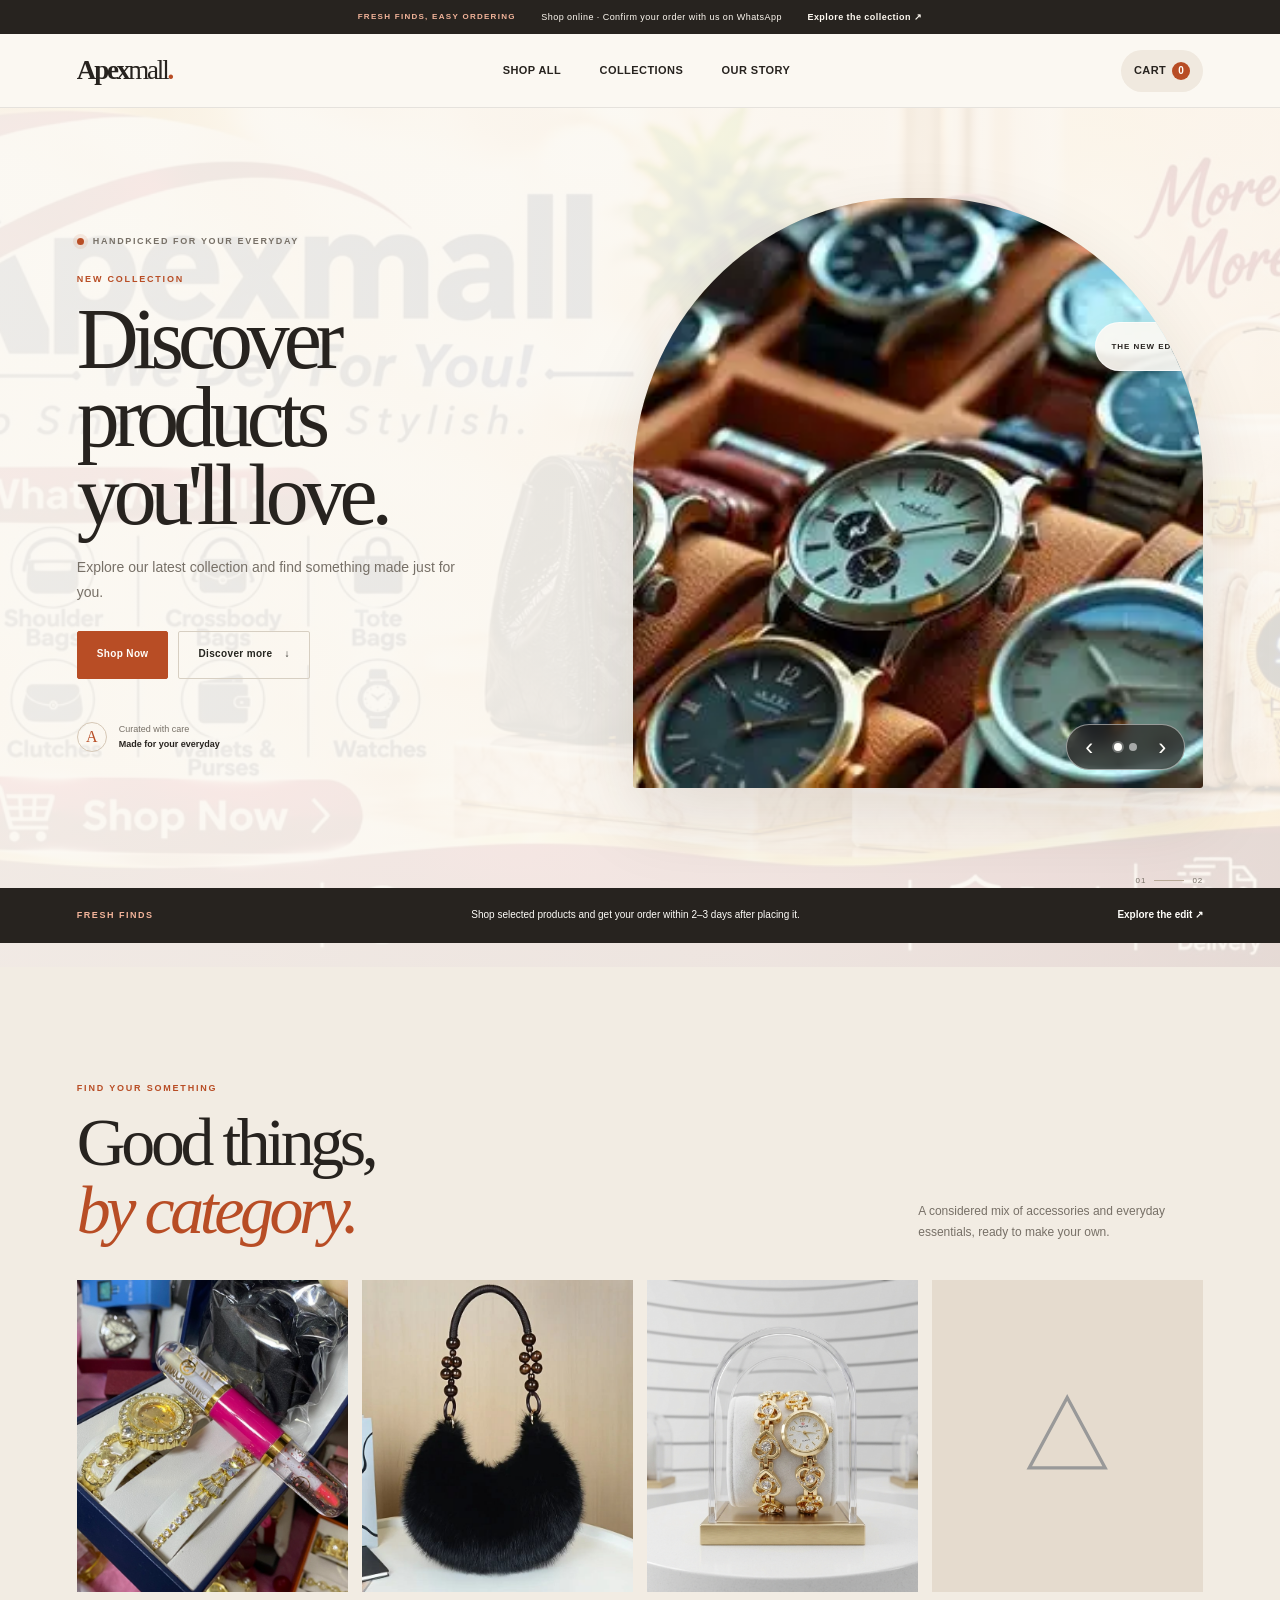
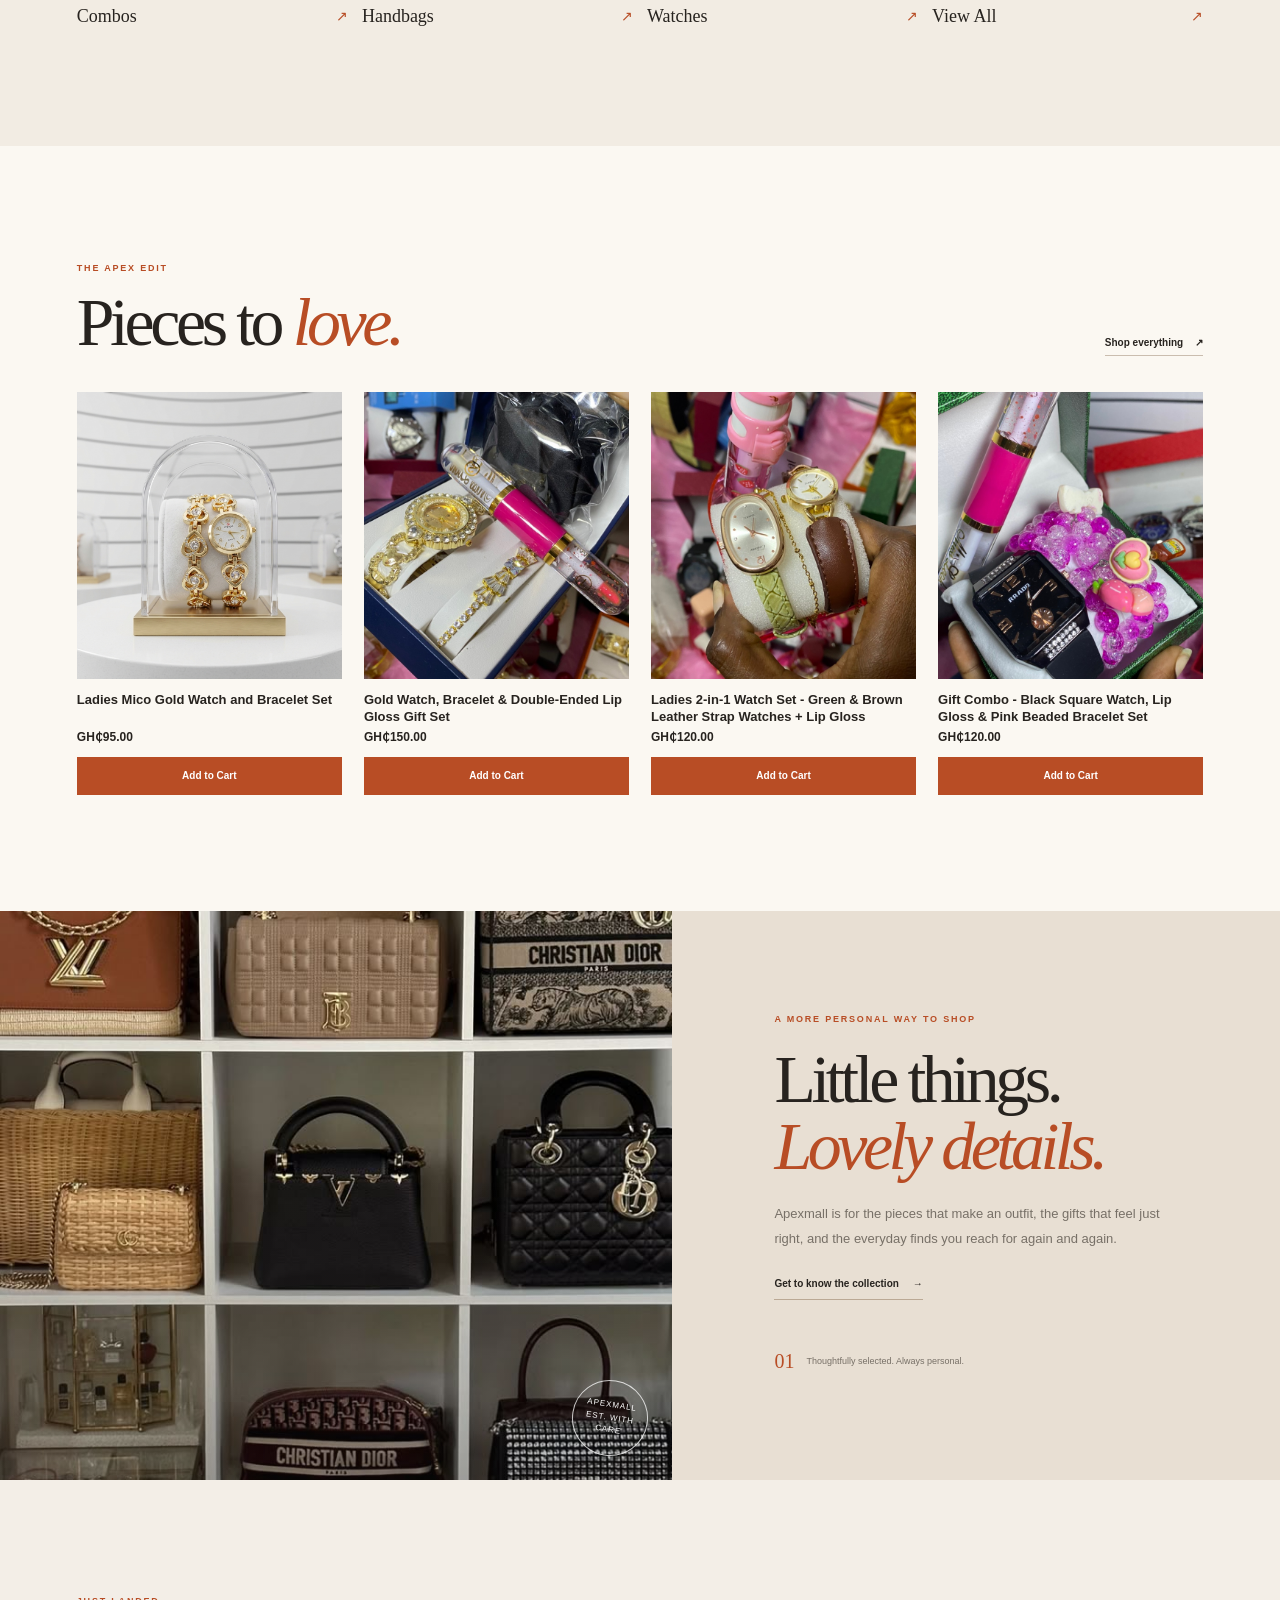
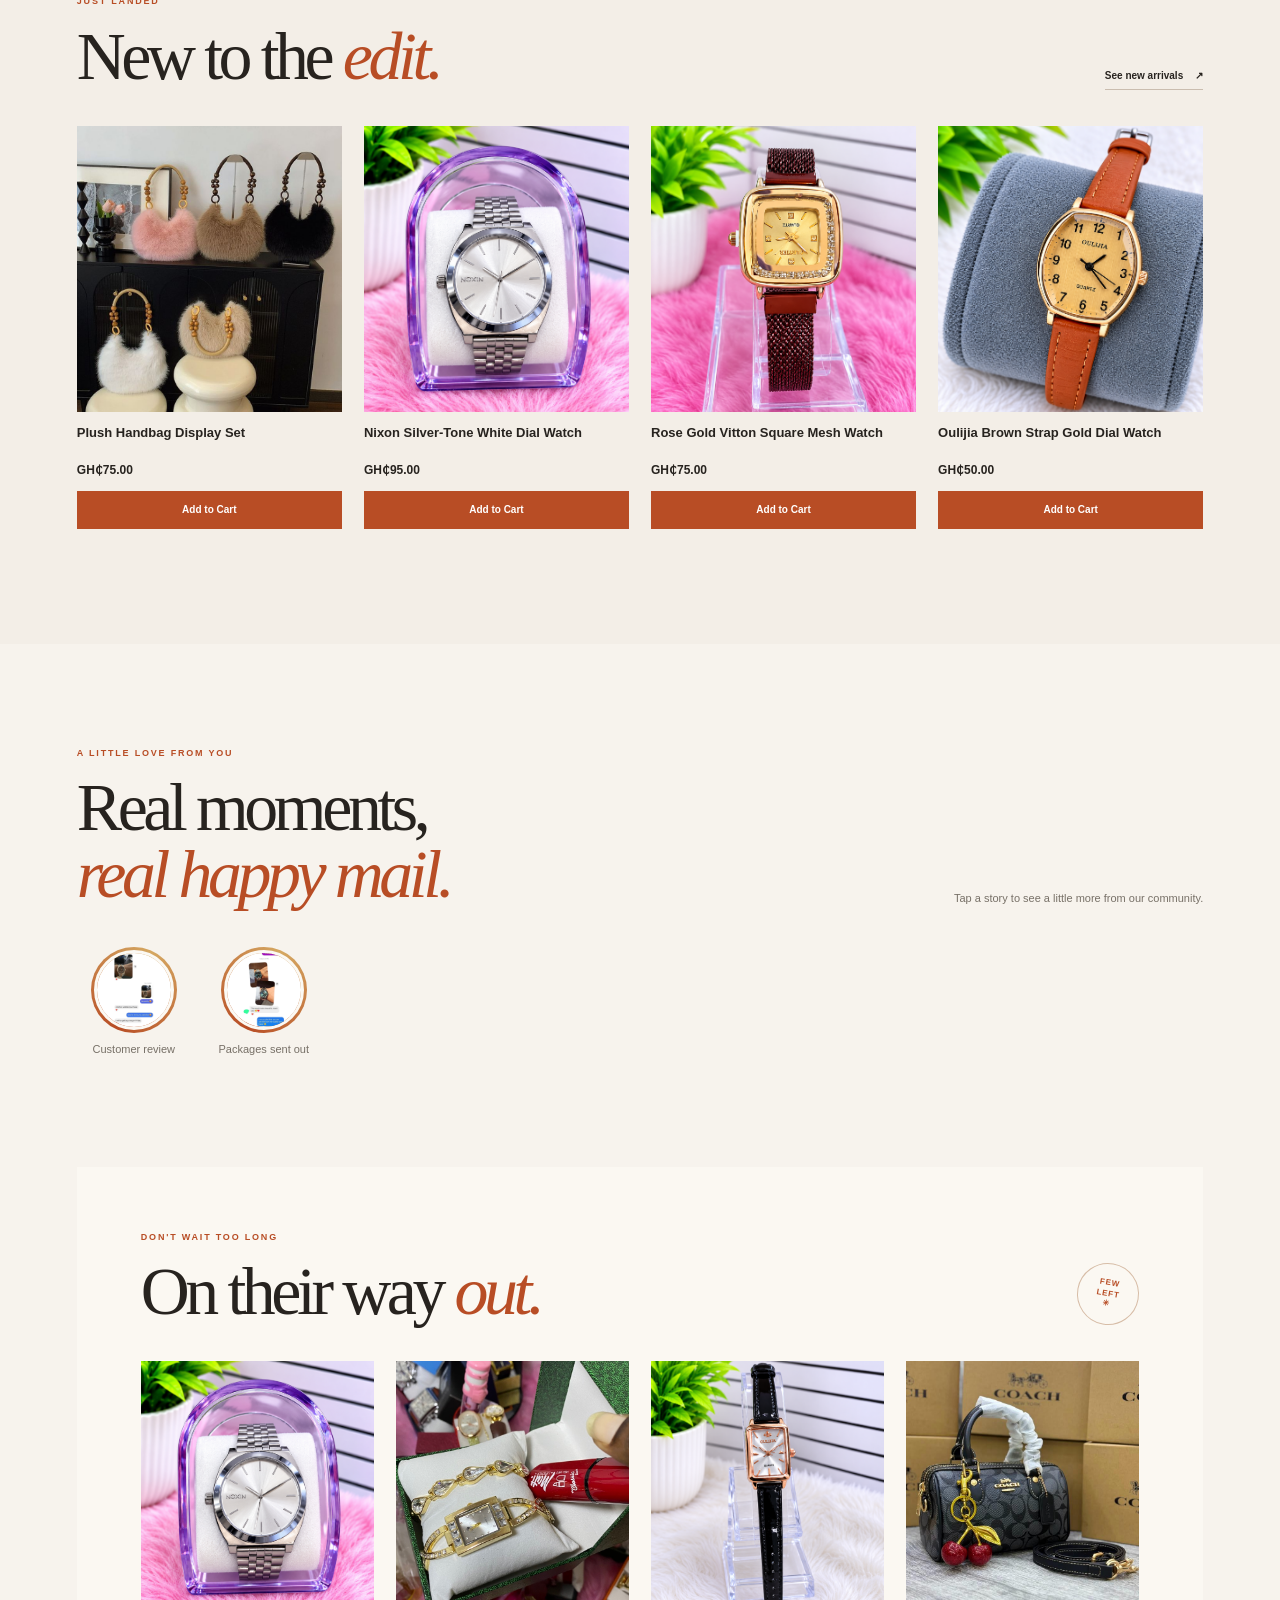
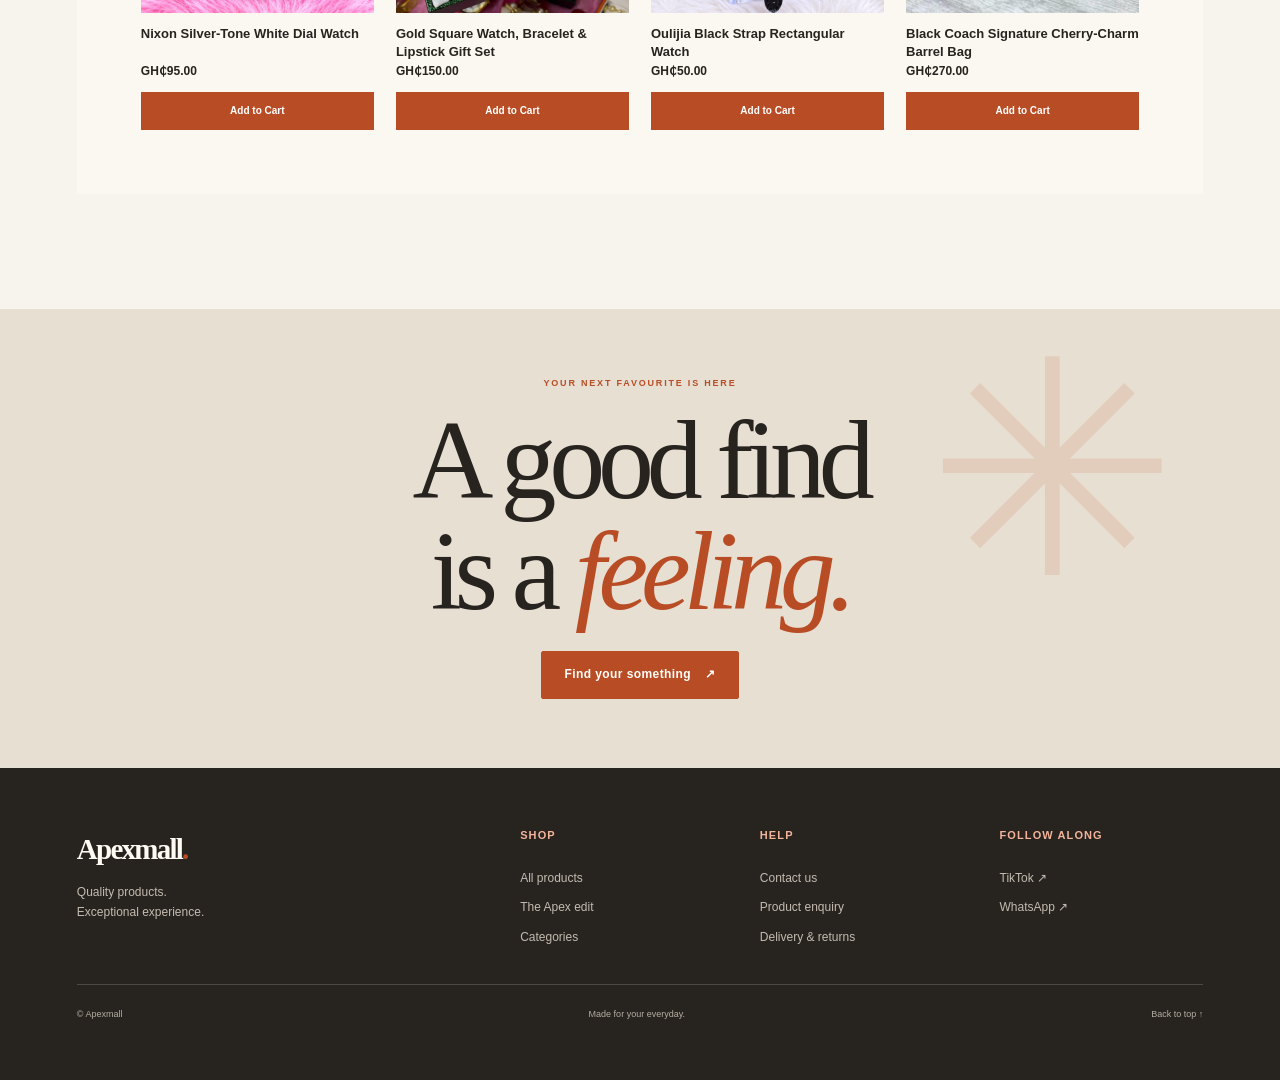
==== commit f1e4589a: "Add files via upload" ====
--- a/index.html
+++ b/index.html
@@ -6,7 +6,7 @@
 
     <title>Apexmall | Shop Online</title>
  
-    <link rel="stylesheet" href="css/style.css">
+    <link rel="stylesheet" href="css/style.css?v=full-bleed-products">
 </head>
 
 <body class="home-page">
--- a/css/style.css
+++ b/css/style.css
@@ -2043,7 +2043,6 @@
         30px;
 }
 
-
 .summary-row {
 
     display:
@@ -4809,6 +4808,7 @@
     overflow: hidden;
     -webkit-box-orient: vertical;
     -webkit-line-clamp: 2;
+    line-clamp: 2;
     min-height: 2.7em;
     margin: 4px 0 2px;
     font-size: 15px;
@@ -5320,7 +5320,8 @@
     padding: clamp(48px, 7vw, 96px) var(--page-gutter);
     overflow: hidden;
     background:
-        radial-gradient(ellipse at 2% 100%, rgba(221, 175, 139, .17), transparent 40%),
+        linear-gradient(90deg, rgba(251, 248, 242, .94) 0%, rgba(251, 248, 242, .92) 58%, rgba(251, 248, 242, .88) 100%),
+        url("../product/banner.jpeg") center 48% / cover no-repeat,
         var(--home-paper);
 }
 
@@ -6505,6 +6506,18 @@
     max-width: none;
 }
 
+.shop-page .inner-page-heading {
+    background:
+        linear-gradient(90deg, rgba(251, 248, 242, .97) 0%, rgba(251, 248, 242, .88) 44%, rgba(251, 248, 242, .5) 100%),
+        url("../product/banner.jpeg") center 48% / cover no-repeat;
+}
+
+.shop-page .inner-page-heading > .eyebrow,
+.shop-page .inner-page-heading > p:last-of-type {
+    position: relative;
+    z-index: 1;
+}
+
 .shop-page .shop-section {
     max-width: 1600px;
     margin: 0 auto;
@@ -6561,6 +6574,43 @@
     transition: transform .5s ease;
 }
 
+.shop-page .product-card-ladies-2-in-1-watch-set-green-brown-lip-gloss .product-image {
+    aspect-ratio: 1 / 1.06;
+}
+
+.product-card .product-image img {
+    padding: 0 !important;
+    object-fit: cover !important;
+    object-position: center !important;
+}
+
+.product-card .product-image,
+.home-page .product-card .product-image,
+.shop-page .product-card .product-image {
+    overflow: hidden;
+    border: 0 !important;
+    border-radius: 0 !important;
+    background: transparent !important;
+}
+
+.product-detail-image .product-image,
+.product-page-shell .product-detail-image .product-image {
+    overflow: hidden;
+    border: 0 !important;
+    border-radius: 0 !important;
+    background: transparent !important;
+}
+
+.product-detail-image .product-image img,
+.product-page-shell .product-detail-image .product-image img {
+    width: 100% !important;
+    height: 100% !important;
+    padding: 0 !important;
+    border: 0;
+    object-fit: cover !important;
+    object-position: center !important;
+}
+
 .shop-page .product-card:hover .product-image img {
     transform: scale(1.04);
 }
@@ -6909,3 +6959,128 @@
         grid-column: 1 / -1;
     }
 }
+
+.visually-hidden {
+    position: absolute;
+    width: 1px;
+    height: 1px;
+    overflow: hidden;
+    clip: rect(0, 0, 0, 0);
+    white-space: nowrap;
+    clip-path: inset(50%);
+}
+
+.shop-page .shop-controls {
+    grid-template-columns:
+        minmax(190px, 2fr)
+        minmax(140px, 1.2fr)
+        minmax(130px, 1fr)
+        minmax(220px, 1.5fr)
+        minmax(110px, .8fr)
+        minmax(110px, .8fr)
+        auto;
+    align-items: stretch;
+}
+
+.shop-page .price-filter {
+    display: grid;
+    grid-template-columns: minmax(0, 1fr) auto minmax(0, 1fr);
+    align-items: center;
+    gap: 7px;
+    min-width: 0;
+    margin: 0;
+    padding: 4px 9px 5px;
+    border: 1px solid #dfd6ca;
+    background: #fffdf9;
+}
+
+.shop-page .price-filter legend {
+    padding: 0 4px;
+    color: #797168;
+    font-size: 9px;
+    letter-spacing: .08em;
+    text-transform: uppercase;
+}
+
+.shop-page .price-filter input {
+    width: 100%;
+    min-width: 0;
+    height: 34px;
+    padding: 0 7px;
+    border: 1px solid #e8e1d8;
+    background: #fff;
+    font: inherit;
+    font-size: 11px;
+}
+
+.shop-page .price-filter input:focus {
+    border-color: var(--accent);
+    outline: none;
+}
+
+.shop-page .clear-filters {
+    min-height: 50px;
+    padding: 0 12px;
+    border: 1px solid #dfd6ca;
+    background: transparent;
+    color: #554d44;
+    font: inherit;
+    font-size: 11px;
+    cursor: pointer;
+}
+
+.shop-page .clear-filters:hover {
+    border-color: var(--accent);
+    color: var(--accent);
+}
+
+.product-page-shell .product-back-link {
+    display: inline-flex;
+    margin-bottom: 20px;
+    color: #71685f;
+    font-size: 12px;
+    text-decoration: none;
+    text-underline-offset: 4px;
+}
+
+.product-page-shell .product-back-link:hover {
+    color: var(--accent);
+    text-decoration: underline;
+}
+
+@media (max-width: 1100px) {
+    .shop-page .shop-controls {
+        grid-template-columns: repeat(3, minmax(0, 1fr));
+    }
+
+    .shop-page .search-box,
+    .shop-page .price-filter {
+        grid-column: span 2;
+    }
+}
+
+@media (max-width: 650px) {
+    .shop-page .inner-page-heading {
+        background:
+            linear-gradient(90deg, rgba(251, 248, 242, .95), rgba(251, 248, 242, .76)),
+            url("../product/banner.jpeg") 62% center / cover no-repeat;
+    }
+
+    .shop-page .shop-controls {
+        grid-template-columns: repeat(2, minmax(0, 1fr));
+    }
+
+    .shop-page .search-box,
+    .shop-page .price-filter,
+    .shop-page .clear-filters {
+        grid-column: 1 / -1;
+    }
+
+    .shop-page .price-filter {
+        min-height: 64px;
+    }
+
+    .shop-page .clear-filters {
+        min-height: 44px;
+    }
+}
